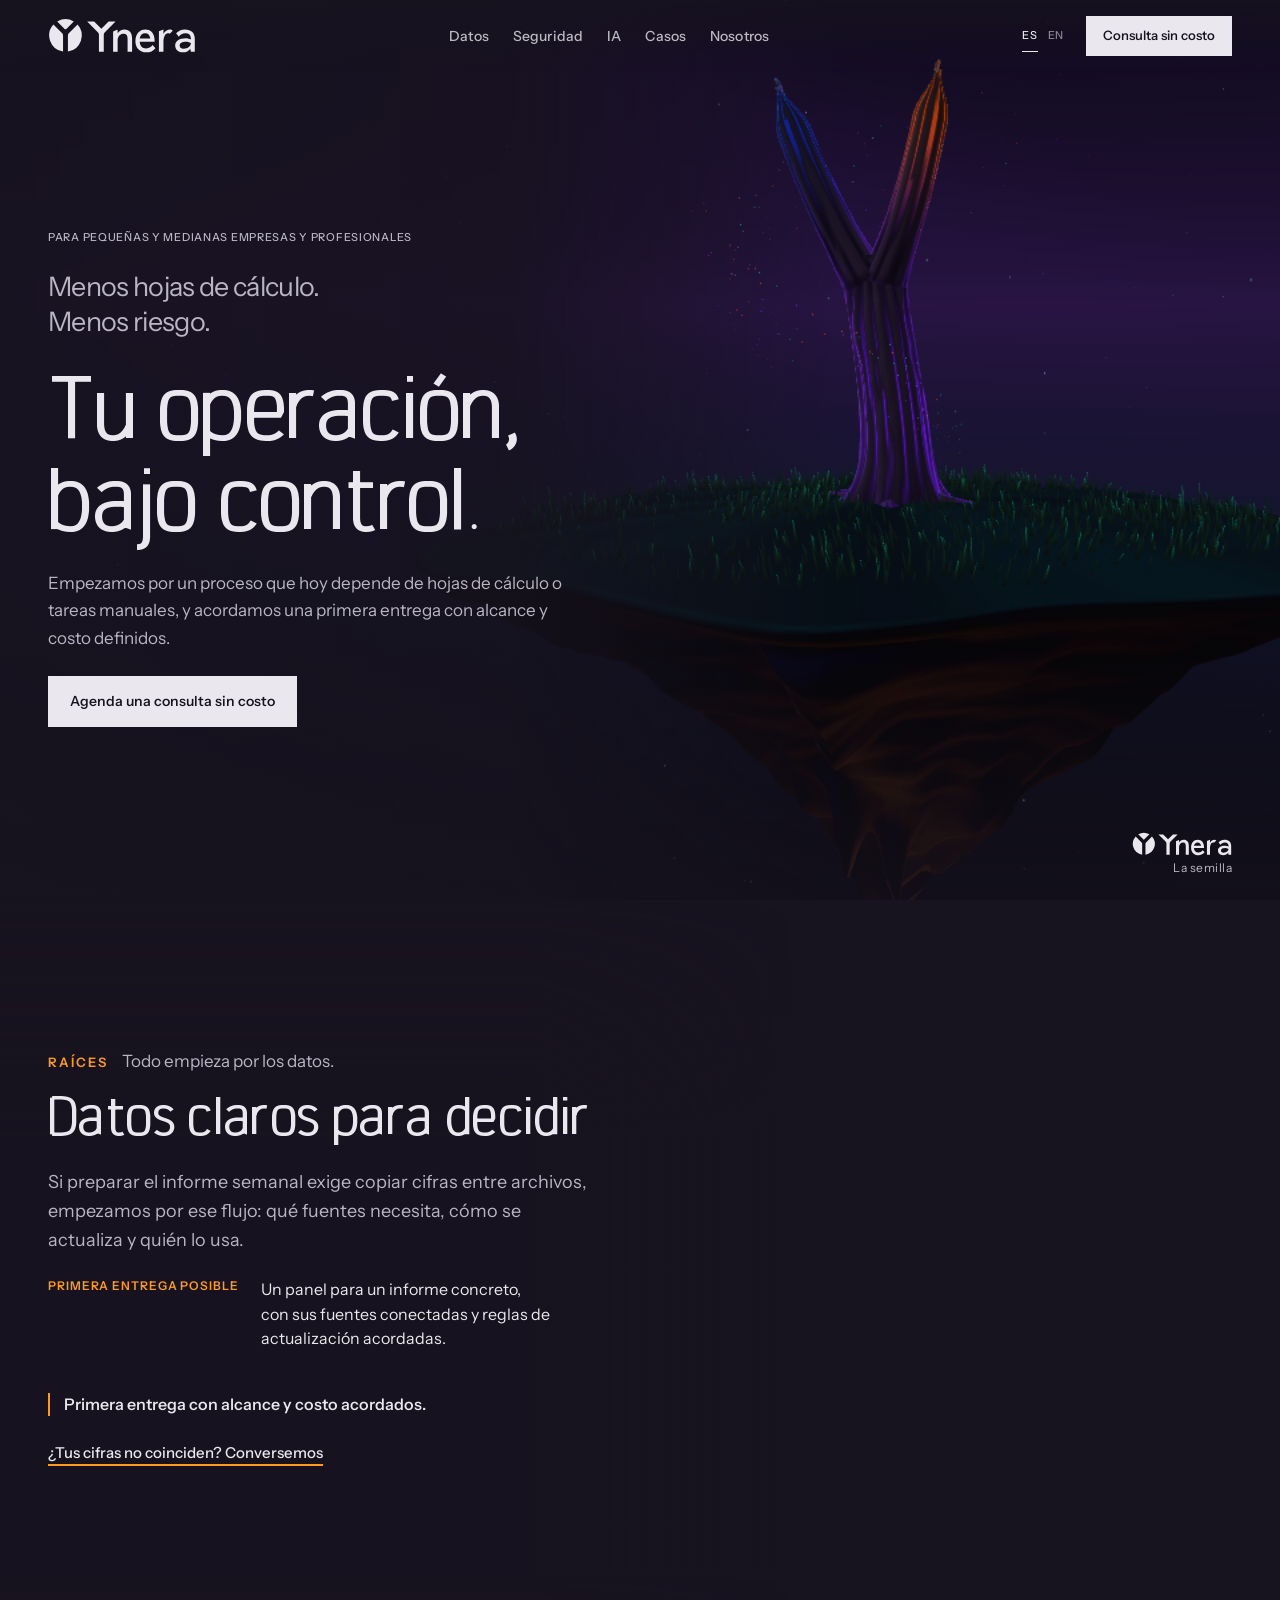
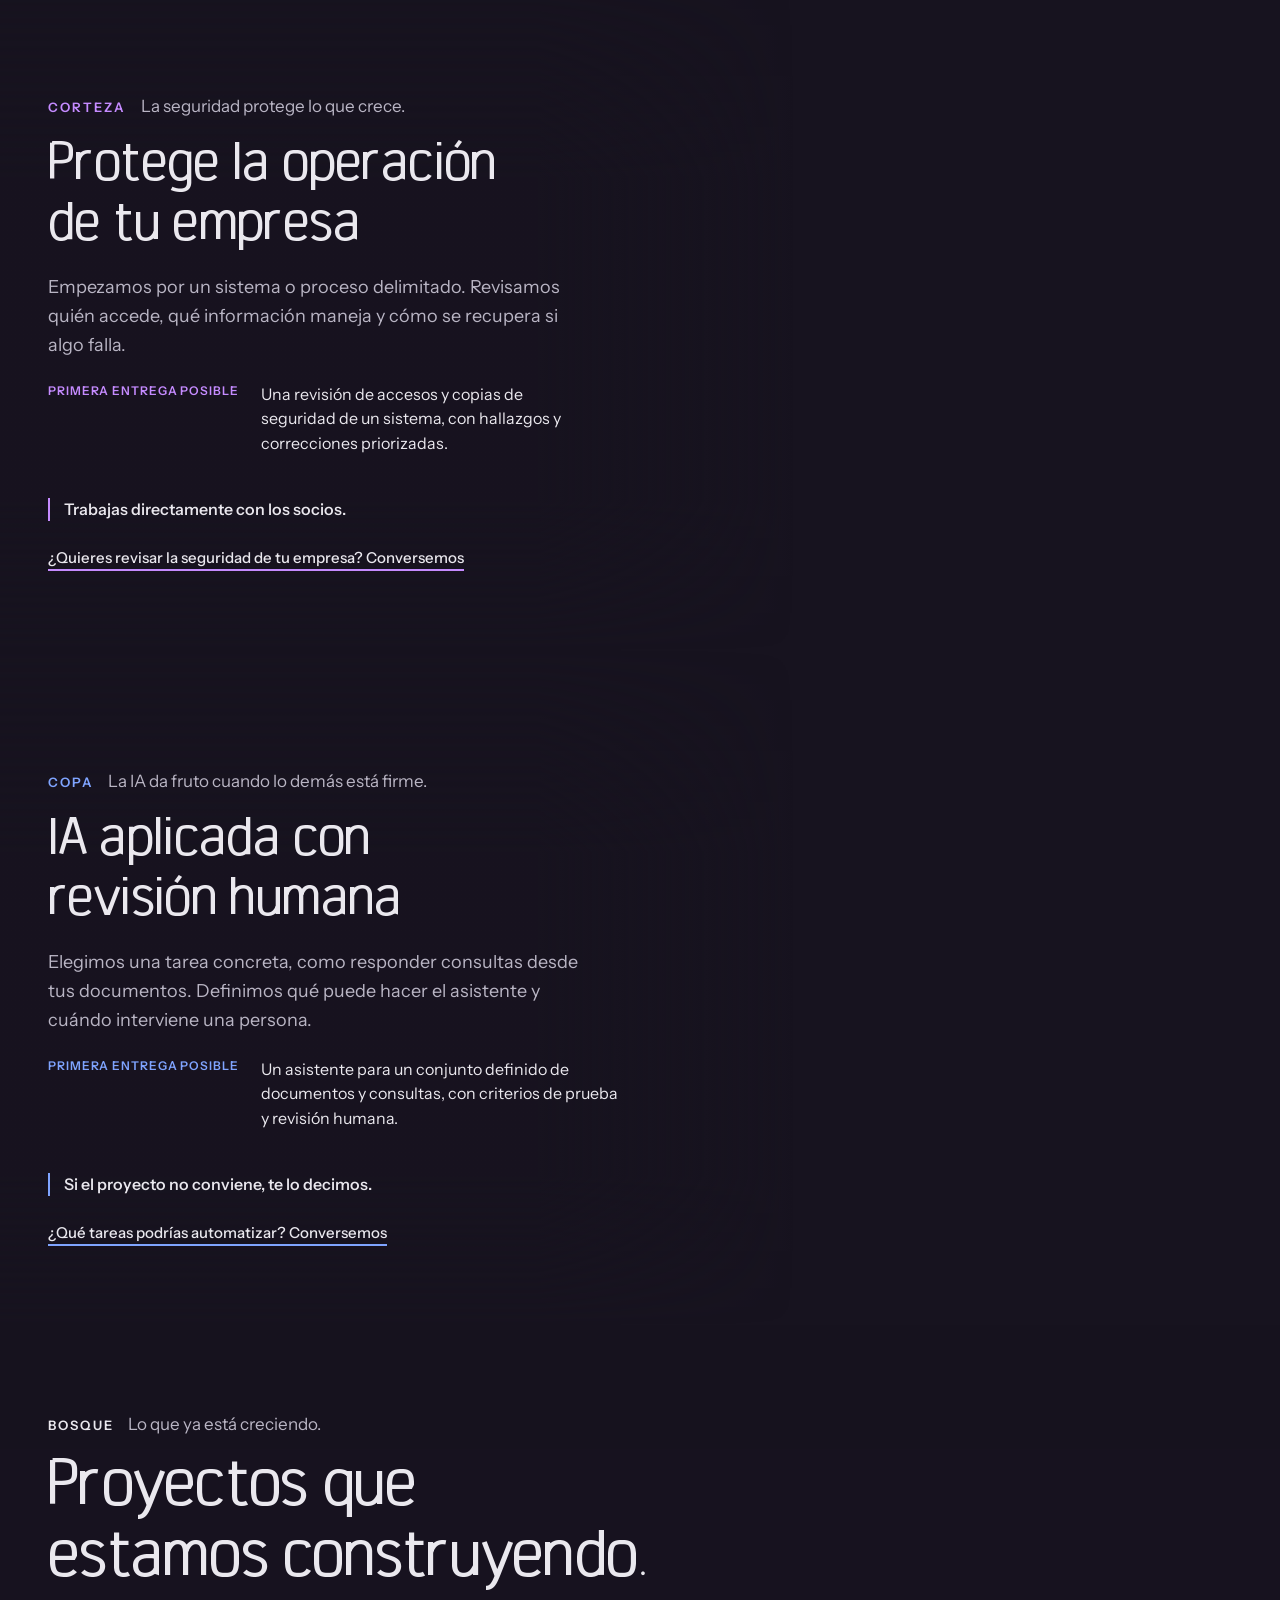
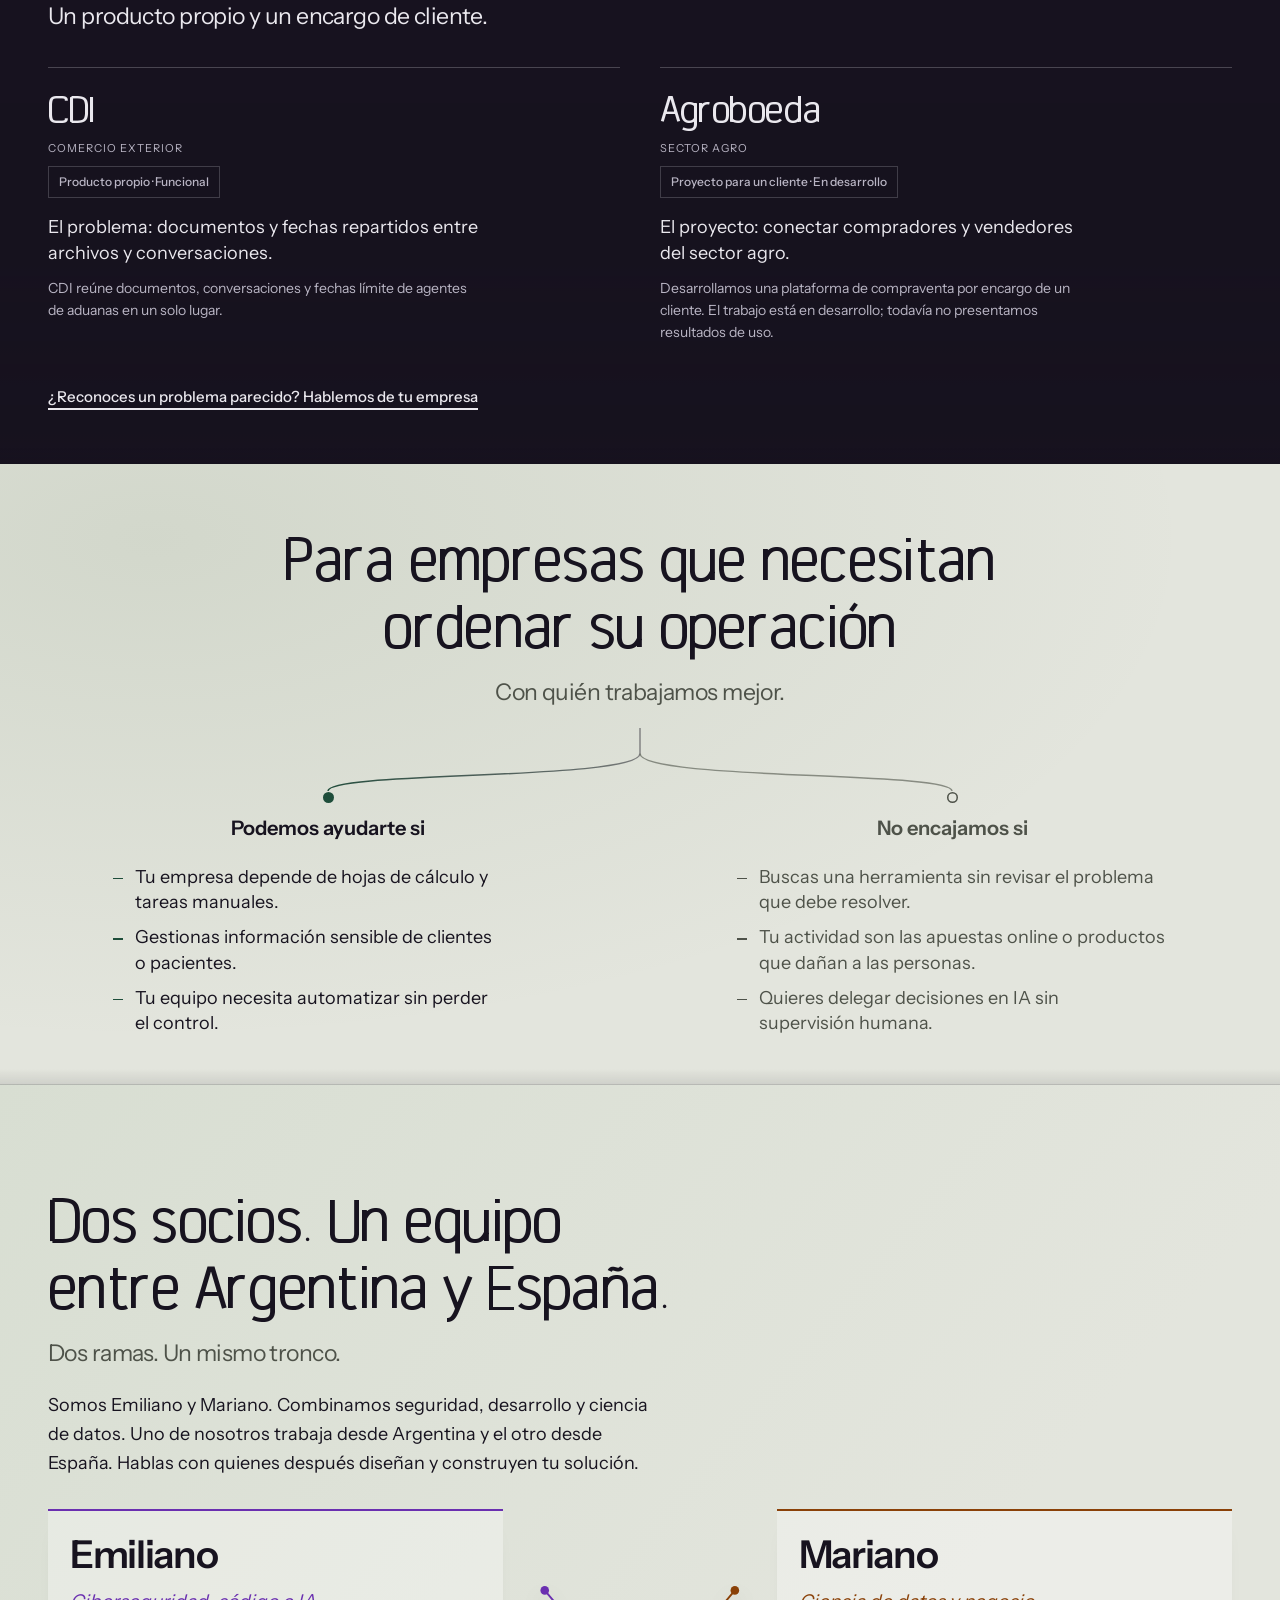
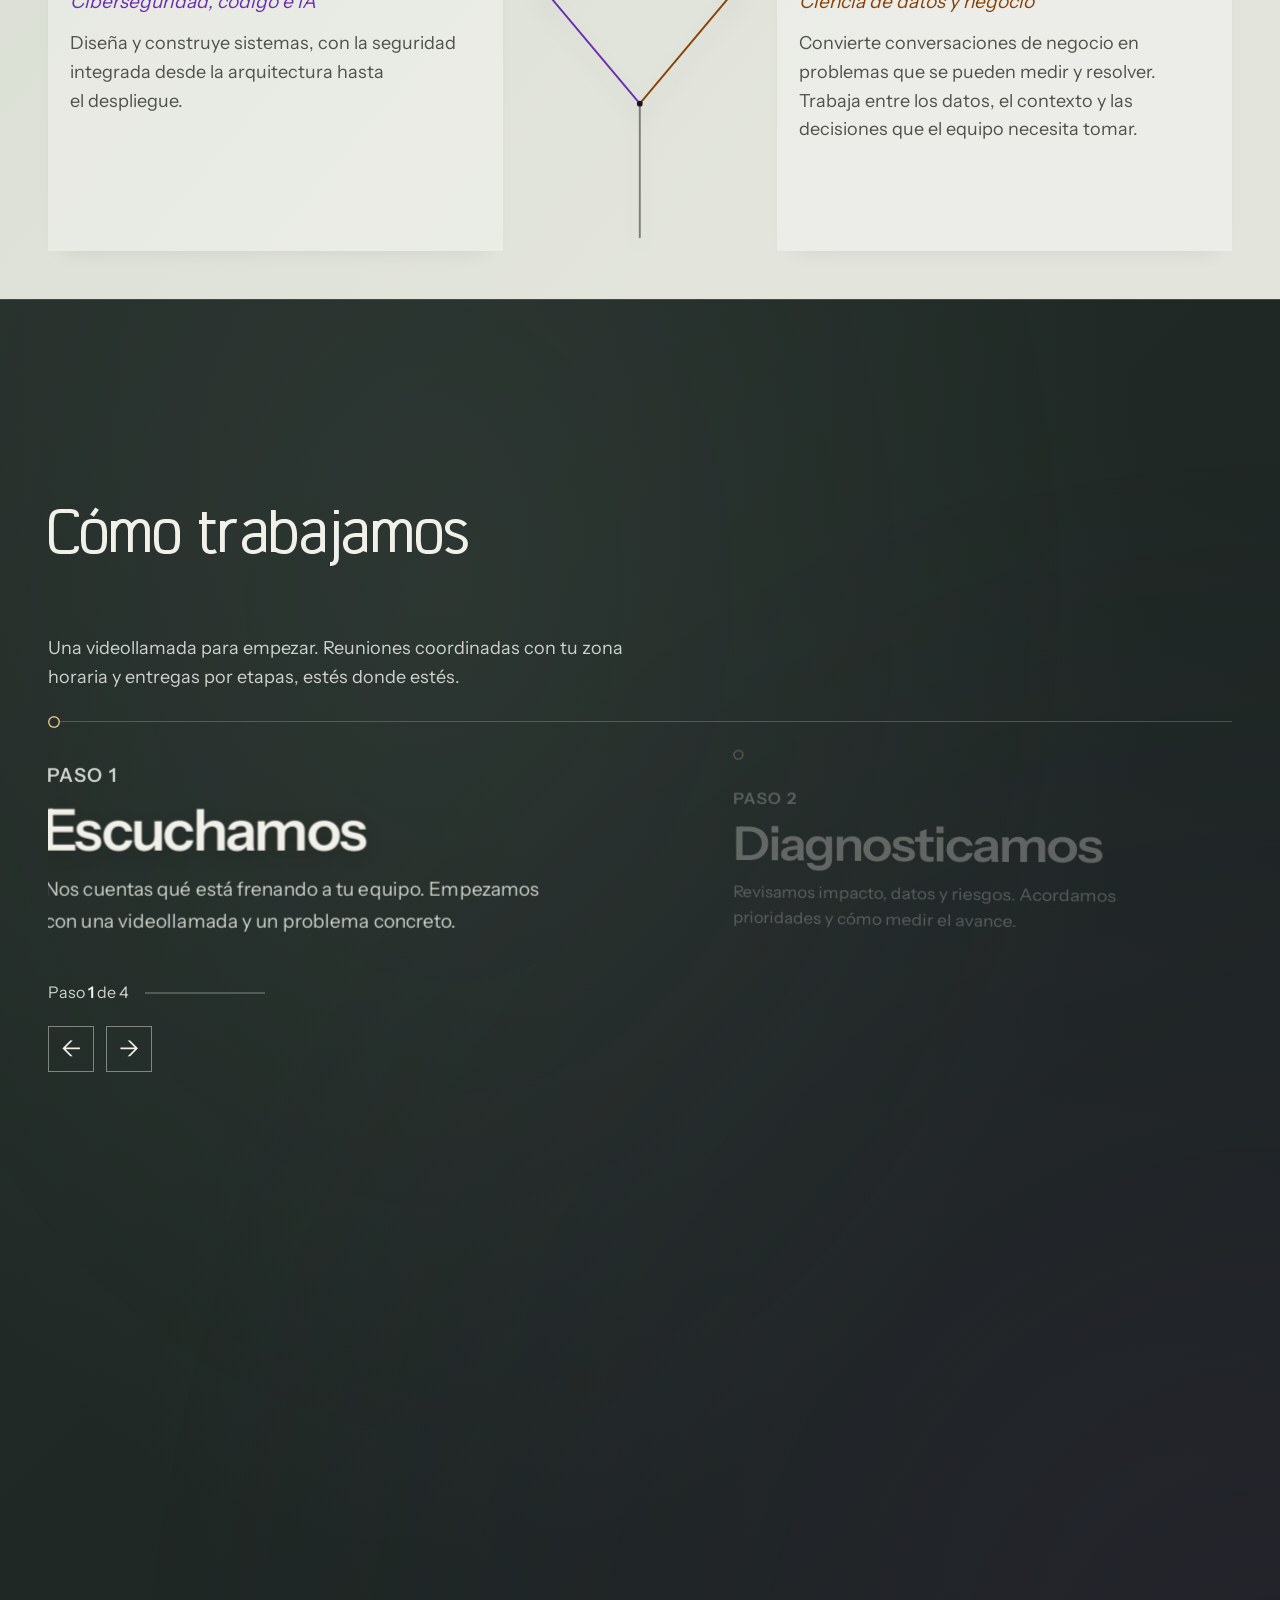
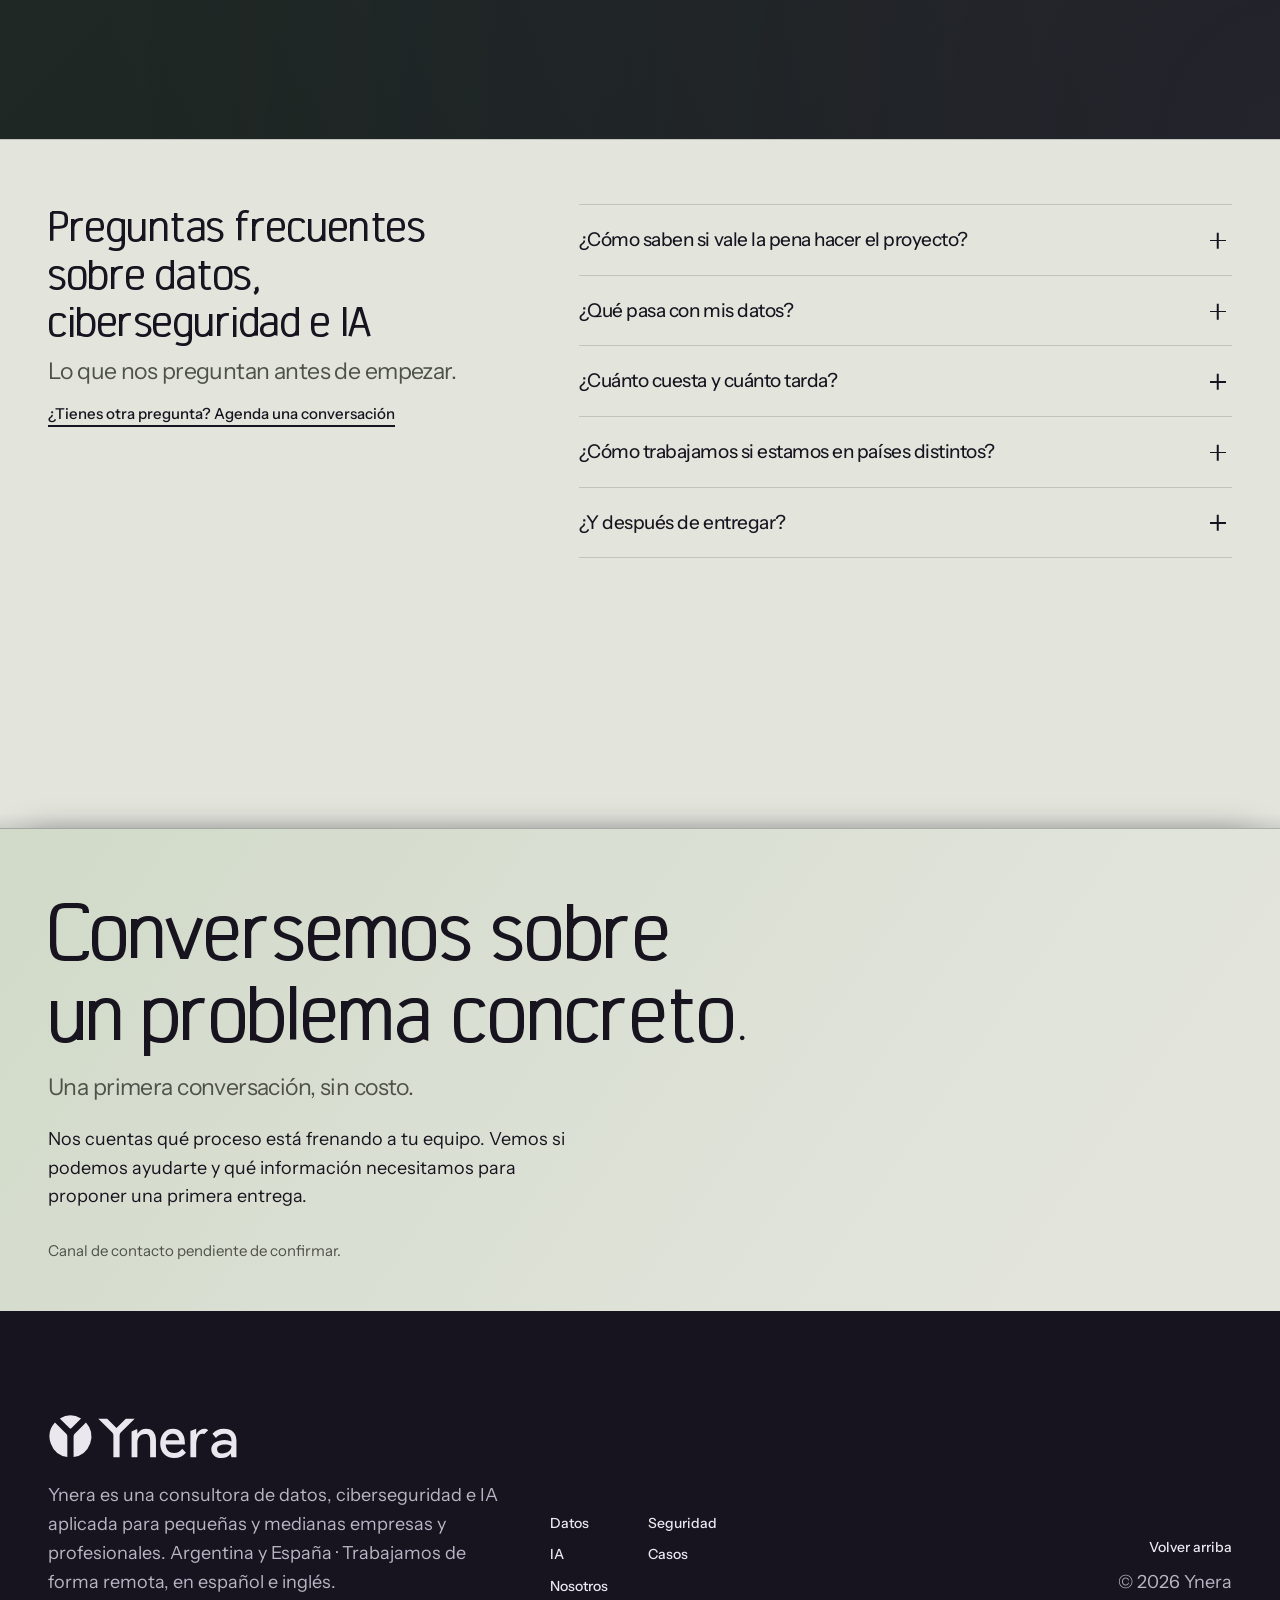
==== index.html @ 9d5bdfd0 "Shorten hero, name the tree metaphor in chapters, improve SEO metadata Hero keeps audience label, he" ====
<!doctype html>
<html lang="es">
<head>
<meta charset="utf-8">
<link rel="preload" href="tree.js?v=entry3" as="script">
<script src="ambience.js?v=3"></script>
<meta name="viewport" content="width=device-width, initial-scale=1, viewport-fit=cover">
<title data-copy="0">Ynera | Consultora de datos, ciberseguridad e IA para pymes</title>
<meta name="description" content="Consultora de datos, ciberseguridad e IA aplicada para pequeñas y medianas empresas. Equipo en Argentina y España. Consulta inicial sin costo, en español e inglés." data-copy="1">
<meta name="robots" content="index, follow, max-image-preview:large">
<meta name="theme-color" content="#17131F">
<meta property="og:type" content="website">
<meta property="og:locale" content="es_ES" data-copy="2">
<meta property="og:locale:alternate" content="en_GB" data-copy="3">
<meta property="og:site_name" content="Ynera">
<meta property="og:title" content="Ynera | Consultora de datos, ciberseguridad e IA para pymes" data-copy="4">
<meta property="og:description" content="Conectamos tus datos, reducimos riesgos y automatizamos tareas con IA y revisión humana. Equipo en Argentina y España. Consulta inicial sin costo con los dos socios." data-copy="5">
<meta name="twitter:card" content="summary_large_image">
<meta name="twitter:title" content="Ynera | Consultora de datos, ciberseguridad e IA para pymes" data-copy="6">
<meta name="twitter:description" content="Conectamos tus datos, reducimos riesgos y automatizamos tareas con IA y revisión humana. Equipo en Argentina y España." data-copy="7">
<link rel="preload" href="fonts/ynera-cauce.woff2?v=1" as="font" type="font/woff2" crossorigin>
<link rel="icon" type="image/svg+xml" href="brand/ynera-favicon.svg?v=d3">
<!-- Datos estructurados sincronizados con las preguntas frecuentes. -->
<script type="application/ld+json">{
  "@context": "https://schema.org",
  "@graph": [
    {
      "@type": [
        "Organization",
        "ProfessionalService"
      ],
      "name": "Ynera",
      "description": "Ynera es una consultora de datos, ciberseguridad e inteligencia artificial aplicada para pequeñas y medianas empresas y profesionales. Dos socios, en Argentina y España; trabajo remoto en español e inglés.",
      "knowsLanguage": [
        "es",
        "en"
      ],
      "founder": [
        {
          "@type": "Person",
          "name": "Emiliano",
          "jobTitle": "Ciberseguridad, desarrollo e IA"
        },
        {
          "@type": "Person",
          "name": "Mariano",
          "jobTitle": "Ciencia de datos y negocio"
        }
      ],
      "slogan": "Tu operación, bajo control.",
      "areaServed": [
        {
          "@type": "Country",
          "name": "Argentina"
        },
        {
          "@type": "Country",
          "name": "España"
        }
      ],
      "knowsAbout": [
        "Análisis de datos",
        "Paneles e informes automatizados",
        "Ciberseguridad para pymes",
        "Revisión de accesos y copias de seguridad",
        "Inteligencia artificial aplicada",
        "Asistentes de IA con revisión humana",
        "Automatización de procesos",
        "Desarrollo de software a medida"
      ],
      "makesOffer": [
        {
          "@type": "Offer",
          "itemOffered": {
            "@type": "Service",
            "name": "Datos claros para decidir",
            "description": "Un panel para un informe concreto, con sus fuentes conectadas y reglas de actualización acordadas."
          }
        },
        {
          "@type": "Offer",
          "itemOffered": {
            "@type": "Service",
            "name": "Ciberseguridad para la operación de la empresa",
            "description": "Una revisión de accesos y copias de seguridad de un sistema, con hallazgos y correcciones priorizadas."
          }
        },
        {
          "@type": "Offer",
          "itemOffered": {
            "@type": "Service",
            "name": "IA aplicada con revisión humana",
            "description": "Un asistente para un conjunto definido de documentos y consultas, con criterios de prueba y revisión humana."
          }
        }
      ]
    },
    {
      "@type": "FAQPage",
      "inLanguage": "es",
      "mainEntity": [
        {
          "@type": "Question",
          "name": "¿Cómo saben si vale la pena hacer el proyecto?",
          "acceptedAnswer": {
            "@type": "Answer",
            "text": "En la conversación inicial entendemos el problema, su impacto y la información disponible. Te damos una orientación preliminar y acordamos qué revisar para decidir si conviene avanzar. Una evaluación técnica y sus entregables se presupuestan aparte."
          }
        },
        {
          "@type": "Question",
          "name": "¿Qué pasa con mis datos?",
          "acceptedAnswer": {
            "@type": "Answer",
            "text": "Trabajamos con acceso mínimo y dejamos por escrito quién accede a qué antes de tocar tus datos. Nada sale de tu control sin que lo sepas, y lo que no hace falta para el trabajo no lo pedimos."
          }
        },
        {
          "@type": "Question",
          "name": "¿Cuánto cuesta y cuánto tarda?",
          "acceptedAnswer": {
            "@type": "Answer",
            "text": "El costo y el plazo dependen del alcance. Primero entendemos el problema y reunimos la información necesaria; después te presentamos una propuesta con entregas, costo y tiempos. Cada etapa se acuerda antes de empezar."
          }
        },
        {
          "@type": "Question",
          "name": "¿Cómo trabajamos si estamos en países distintos?",
          "acceptedAnswer": {
            "@type": "Answer",
            "text": "Nuestro equipo está en Argentina y España. Trabajamos de forma remota, en español e inglés, con reuniones coordinadas según tu zona horaria. Acordamos alcance, entregas, canales de comunicación y acceso a tus sistemas antes de empezar."
          }
        },
        {
          "@type": "Question",
          "name": "¿Y después de entregar?",
          "acceptedAnswer": {
            "@type": "Answer",
            "text": "Podemos seguir operando y mejorando lo que construimos, como hacemos con nuestros propios productos, con un plan de mantenimiento que acordamos aparte. Si prefieres que tu equipo lo maneje solo, lo dejamos documentado para que funcione sin depender de nosotros. Esa es la idea de Ynera desde el principio."
          }
        }
      ]
    }
  ]
}</script>
<link rel="preload" href="fonts/ynera-bifurca.woff2?v=2" as="font" type="font/woff2" crossorigin>
<style>
/* Sistema tipográfico: Bifurca Display original en titulares; Instrument Sans OFL
   para lectura y controles; Piazzolla italic sólo en la anotación botánica. */
@font-face{font-family:"Piazzolla";src:url(fonts/piazzolla.woff2) format("woff2");font-weight:100 900;font-style:normal;font-display:swap}
@font-face{font-family:"Piazzolla";src:url(fonts/piazzolla-italic.woff2) format("woff2");font-weight:100 900;font-style:italic;font-display:swap}
/* Color (código de marca §4): la escena es de noche; desde la lámina VI la página es papel.
   Tinta y musgo salen de la isla de tree.js; las tres áreas tienen versión de noche (la de la escena) y de día (sobre papel). */
:root{
  color-scheme: light;
  --tinta:#17131F;        /* piedra de la isla: texto sobre papel, noche de la escena, pie */
  --tinta-2:#231D2F;
  --papel:#E3E5DD;        /* liquen: papel de las láminas VI–XI */
  --papel-2:#D3D7CB;      /* liquen hondo: superficies (lectura del test, ficha del diagnóstico) */
  --musgo:#1E4D3A;        /* musgo de la isla: acción sobre papel */
  --gris:#4E5249;         /* texto secundario sobre papel (6,3:1) */
  --linea:rgb(23 19 31/.16);
  --luz:#EAE8EE;          /* texto sobre la noche */
  --luz-2:#B9B5C4;
  /* áreas, versión de día (≥ 5:1 sobre papel) */
  --root:#8A4108; --bark:#6A2FB0; --leaf:#2544C4;
  /* nombres heredados que lee motion.js */
  --bone:currentColor; --cyan:var(--musgo);
  --f:"Instrument Sans", Arial, sans-serif;
  --display:"Ynera Bifurca", Georgia, serif;
  --measure:34em;
  --g:clamp(16px,4vw,48px);
  --ease:cubic-bezier(.16,1,.3,1);
  --ui:cubic-bezier(.2,.8,.2,1);
}
/* dentro de la escena, las áreas usan los colores que renderiza tree.js (aclarados para texto) */
.story{--root:#FF9A1F;--bark:#C58BFF;--leaf:#7FA4FF;--bone:var(--luz)}
*{box-sizing:border-box}
html{-webkit-text-size-adjust:100%}
body{margin:0;background:var(--tinta);color:var(--tinta);font:400 18px/1.55 var(--f);word-spacing:.03em;font-variant-numeric:oldstyle-nums proportional-nums;font-kerning:normal;font-optical-sizing:auto;text-rendering:optimizeLegibility;hanging-punctuation:first allow-end;-webkit-font-smoothing:antialiased;overflow-x:hidden}
img{max-width:100%;display:block}
a{color:inherit}
p{margin:0}
p,dd,li,summary,blockquote{text-wrap:pretty}
h1,h2,h3{margin:0;font-family:var(--f);font-weight:560;letter-spacing:-.012em;word-spacing:.05em;line-height:1.02;text-wrap:balance;font-variant-numeric:lining-nums}
:focus-visible{outline:2px solid var(--focus);outline-offset:3px}
/* foco visible en los dos mundos: luz sobre la noche, tinta sobre el papel */
:root{--focus:var(--tinta)} .story,.nav,footer,.mbar{--focus:var(--luz)} html.on-paper .nav,html.on-paper .mbar{--focus:var(--tinta)}
::selection{background:var(--musgo);color:var(--papel)}
.wrap{max-width:1360px;margin-inline:auto;padding-inline:var(--g)}
.mono{font:inherit}
.num{font-variant-numeric:lining-nums tabular-nums}

/* ---------- NAV ---------- */
.nav{position:fixed;inset:0 0 auto;z-index:40;padding-top:env(safe-area-inset-top,0px);color:var(--luz);background:linear-gradient(to bottom,rgb(23 19 31/.8),rgb(23 19 31/0));transition:background-color .35s,color .35s,box-shadow .35s}
.nav.solid,html:not(.js) .nav{background:var(--tinta)}
html.on-paper .nav{background:var(--papel);color:var(--tinta);box-shadow:0 1px 0 var(--linea)}
.nav-in{display:flex;align-items:center;justify-content:space-between;gap:16px;padding-block:16px}
.brand{text-decoration:none;font:700 25px/1 var(--f);letter-spacing:-.01em;font-variation-settings:"opsz" 30}
.nav-mid{display:flex;gap:30px}
.nav-mid a{text-decoration:none;font:500 16px/1 var(--f);opacity:.78;transition:opacity .2s}
.nav-mid a:hover{opacity:1;text-decoration:underline;text-underline-offset:5px;text-decoration-thickness:1px}
.btn{display:inline-flex;align-items:center;justify-content:center;font:620 16px/1.1 var(--f);text-decoration:none;padding:15px 22px;border:1.5px solid currentColor;transition:background-color .2s,color .2s,border-color .2s}
/* noche: botón lleno en luz */
.btn-fill{background:var(--luz);border-color:var(--luz);color:var(--tinta)}
.btn-fill:hover{background:#fff;border-color:#fff}
.btn-line:hover{background:var(--luz);border-color:var(--luz);color:var(--tinta)}
/* papel: botón lleno en musgo */
.sec .btn-fill,html.on-paper .nav .btn-fill,html.on-paper .mbar .btn-fill{background:var(--musgo);border-color:var(--musgo);color:var(--papel)}
.sec .btn-fill:hover,html.on-paper .nav .btn-fill:hover,html.on-paper .mbar .btn-fill:hover{background:var(--tinta);border-color:var(--tinta)}
.sec .btn-line:hover,html.on-paper .mbar .btn-line:hover{background:var(--tinta);border-color:var(--tinta);color:var(--papel)}
.nav .btn{padding:11px 16px;font-size:15px}
.ctx{align-self:flex-start;display:inline-block;font:500 18px/1.4 var(--f);text-decoration:underline;text-decoration-color:var(--c,currentColor);text-decoration-thickness:1.5px;text-underline-offset:6px;transition:text-decoration-thickness .2s}
.ctx:hover{text-decoration-thickness:3px}

/* ---------- STORY: la escena de noche ---------- */
.story{position:relative;background:var(--tinta);color:var(--luz)}
.plate{position:sticky;top:0;height:100vh;height:100svh;z-index:0;overflow:hidden;background:radial-gradient(60% 50% at 70% 45%,#2a2040,var(--tinta))}
.plate-in{position:absolute;inset:0}
#tree{position:absolute;inset:0;width:100%;height:100%;display:block}
.plate::after{content:"";position:absolute;inset:0;pointer-events:none;background:linear-gradient(90deg,rgb(23 19 31/.88) 0,rgb(23 19 31/.5) 30%,rgb(23 19 31/0) 56%),linear-gradient(0deg,rgb(23 19 31/.55),rgb(23 19 31/0) 22%)}
/* pie de figura de la escena: marca y parte del árbol que se ve (con su área) */
.fig{position:absolute;right:var(--g);bottom:24px;z-index:2;display:grid;justify-items:end;gap:4px;pointer-events:none;text-align:right}
.fig i{font:italic 400 20px/1.2 var(--f)}
.fig span{font:400 16px/1.3 var(--f);color:var(--luz-2)}
#labels{position:absolute;inset:0;pointer-events:none;z-index:1}
.tag3d{position:absolute;left:0;top:0;white-space:nowrap;color:var(--luz);opacity:0;padding:5px 9px;font:italic 400 16px/1 var(--f);background:rgb(23 19 31/.6);translate:-50% 0;will-change:transform}
.no-webgl .plate{background:radial-gradient(60% 50% at 70% 45%,#2a2040,var(--tinta))}
html.js #tree{opacity:0;transition:opacity .9s var(--ease)}
html.js.tree-ready #tree{opacity:1}

.chapters{position:relative;z-index:1;margin-top:-100vh;margin-top:-100svh;padding-left:var(--g);padding-right:var(--g);pointer-events:none}
.chap *{pointer-events:auto}
.chap{min-height:100vh;min-height:100svh;display:flex;flex-direction:column;justify-content:center;gap:22px;padding-block:120px 64px;max-width:580px}
.chap h2{font-size:clamp(36px,3.5vw,54px)}
.chap .lede{color:var(--luz-2);max-width:30em}
.chap .lede.poem,.sec .lede.poem{font:320 clamp(21px,1.8vw,26px)/1.28 var(--f);letter-spacing:-.005em;text-wrap:balance}
.chap .lede.poem{color:var(--luz);margin-top:-10px}
.kicker{display:flex;flex-wrap:wrap;align-items:baseline;gap:4px 14px;margin:0 0 -8px;font:400 17px/1.35 var(--f);color:var(--luz-2)}
.kicker b{font:620 13px/1.35 var(--f);letter-spacing:.16em;text-transform:uppercase;color:var(--c,var(--luz))}
.did{display:grid;grid-template-columns:auto 1fr;gap:12px 22px;margin:0}
.did dt{font:620 17px/1.45 var(--f);color:var(--c,inherit)}
.did dd{margin:0;font-size:17px;line-height:1.5;color:var(--luz)}

/* ---------- HERO ---------- */
.chap.hero{max-width:860px;position:relative}
.chap.hero .chap-card{transform:translate3d(0,calc((1 - var(--out,1)) * -90px),0);opacity:calc(.15 + var(--out,1) * .85)}
/* Una voz para el problema; otra, propia, para el crecimiento. */
.hero-title{display:grid;gap:0;font-size:clamp(52px,6.8vw,96px);line-height:1.04;letter-spacing:-.025em;word-spacing:normal;font-weight:400;font-synthesis:none}
.hero-title .ln{display:block}
.hero-title .ln:nth-child(-n+2){font:450 clamp(22px,2.1vw,30px)/1.25 var(--f);letter-spacing:-.02em}
.hero-title .ln:nth-child(2){margin-bottom:26px}
.hero-title .ln:nth-child(n+3)>span{font-weight:400}
.grow-word{font:inherit;color:inherit}
.chap .lede.hero-lede{color:var(--luz-2);max-width:31em;font-size:clamp(18px,1.3vw,20px);line-height:1.55}
.chap .cta-row{display:flex;flex-wrap:wrap;gap:12px}
.micro{color:var(--luz-2);font-size:16px;line-height:1.5;max-width:34em}
.hero-in{animation:fadein .9s var(--ease) var(--d,0s) both}
@keyframes fadein{from{opacity:0}to{opacity:1}}
html.lenis,html.lenis body{height:auto}
.lenis.lenis-smooth{scroll-behavior:auto!important}

/* ---------- II–V: velo de lectura sobre la escena ---------- */
.chap:not(.hero){position:relative}
.chap:not(.hero)::before{content:"";position:absolute;top:0;bottom:0;left:calc(-1 * var(--g));width:100vw;z-index:-1;pointer-events:none;background:linear-gradient(90deg,rgb(23 19 31/.74) 0 42%,rgb(23 19 31/0) 62%)}
#raices::before{-webkit-mask-image:linear-gradient(180deg,transparent,#000 35%);mask-image:linear-gradient(180deg,transparent,#000 35%)}
/* V: los tres productos, sin tarjetas */
#bosque{max-width:620px;gap:22px}
.forest{display:grid;gap:20px;margin:6px 0 4px}
.case{display:grid;grid-template-columns:minmax(0,8.5em) minmax(0,1fr);gap:2px 22px;align-items:baseline}
.case h3{grid-column:1;grid-row:1;font-size:28px;font-weight:700;letter-spacing:-.01em}
.case .sector{grid-column:1;grid-row:2;font-style:italic;color:var(--luz-2);font-size:16px;line-height:1.35}
.case .res{grid-column:2;grid-row:1;color:var(--luz);font-size:18px;line-height:1.4}
.case .desc{grid-column:2;grid-row:2;color:var(--luz-2);font-size:16px;line-height:1.45}

/* la escena se funde en la noche al final */
.story::after{content:"";position:absolute;left:0;right:0;bottom:0;height:25vh;z-index:0;pointer-events:none;background:linear-gradient(180deg,rgb(23 19 31/0),rgb(23 19 31/.55) 50%,var(--tinta))}

/* ---------- VI–XI: láminas en papel ---------- */
.sec{position:relative;background:var(--papel);color:var(--tinta);padding-block:clamp(88px,9vw,150px) clamp(64px,7vw,112px)}
.h2s{font-size:clamp(38px,4.3vw,66px);max-width:15em}
.big{font-size:clamp(54px,8.4vw,132px);line-height:.94;font-weight:280;letter-spacing:-.025em}
.sec .lede{margin-top:22px;max-width:var(--measure);font-size:clamp(18px,1.3vw,19px)}
.sec .lede.poem{margin-top:14px;color:var(--gris);max-width:24em;font-size:clamp(22px,1.9vw,28px)}
.draw path{stroke-dasharray:none}

/* VI · Para quién: la bifurcación */
.fork{text-align:center}
.fork .h2s{max-width:14em;margin-inline:auto}
.fork .lede.poem{margin-inline:auto}
.fork-y{display:block;width:100%;height:clamp(90px,10vw,150px);margin-top:36px;overflow:visible}
.fork-y path{fill:none;stroke-width:1.5}
.fork-cols{display:grid;grid-template-columns:minmax(0,1fr) minmax(0,1fr);gap:0 clamp(24px,5vw,80px);text-align:left}
.fork-col{display:grid;gap:14px;align-content:start;width:min(100%,430px);justify-self:center}
.fork-hd{display:flex;flex-direction:column;align-items:center;gap:12px;text-align:center;font:620 20px/1.3 var(--f)}
.fork-hd::before{content:"";width:11px;height:11px;border-radius:50%;background:var(--musgo)}
.fork-col.no .fork-hd{color:var(--gris)}
.fork-col.no .fork-hd::before{background:var(--papel);box-shadow:inset 0 0 0 1.5px var(--gris)}
.fork-col ul{list-style:none;margin:10px 0 0;padding:0;display:grid;gap:14px}
.fork-col li{font-size:clamp(18px,1.4vw,20px);line-height:1.4;padding-left:22px;position:relative}
.fork-col li::before{content:"";position:absolute;left:0;top:.72em;width:10px;height:1.5px;background:var(--musgo)}
.fork-col.no li{color:var(--gris)}
.fork-col.no li::before{background:var(--gris)}

/* VIII · Nosotros: dos ramas, un mismo tronco */
.duo{display:grid;grid-template-columns:minmax(0,1fr) clamp(160px,17vw,240px) minmax(0,1fr);gap:clamp(16px,2vw,32px);margin-top:clamp(48px,6vw,88px);align-items:start}
.person{display:grid;gap:12px;align-content:start;padding-top:clamp(8px,2.4vw,34px)}
.person.l{text-align:right;justify-items:end}
.person h3{font-size:clamp(34px,3vw,46px);font-weight:600}
.person .role{font-style:italic;color:var(--c);font-size:19px}
.person p{color:var(--gris);max-width:23em}
.duo-y svg{display:block;width:100%;height:auto;overflow:visible}
.duo-y path{fill:none;stroke-width:2;stroke-linecap:round}
.duo-y circle{fill:var(--c)}
.duo-tag{display:none}
.photo{margin:0;width:min(100%,280px);aspect-ratio:1;overflow:hidden}
.photo img{width:100%;height:100%;object-fit:cover}
.motto{margin-top:clamp(36px,4vw,56px);text-align:center;font:320 clamp(28px,3vw,46px)/1.15 var(--f);letter-spacing:-.012em}

/* IX · Cómo trabajamos (secuencia real: 1–4) */
#proceso .h2s{margin-bottom:clamp(40px,5vw,72px)}
.steps{position:relative;display:grid;grid-template-columns:repeat(4,minmax(0,1fr));gap:0 clamp(20px,2.4vw,40px);margin:0;padding:0;list-style:none}
.steps::before,.grow{content:"";position:absolute;left:5px;right:0;top:5px;height:1.5px;background:rgb(23 19 31/.18)}
.grow{background:var(--tinta);clip-path:inset(-6px calc((1 - var(--k,1)) * 100%) -6px 0)}
.step{position:relative;display:grid;gap:10px;align-content:start;padding-top:36px;min-width:0}
.node{position:absolute;left:0;top:0;width:12px;height:12px;border-radius:50%;background:var(--tinta);box-shadow:inset 0 0 0 1.5px var(--tinta);transition:background-color .35s}
html.js .steps:not(.done) .step:not(.on) .node{background:var(--papel)}
.step-n{font:600 17px/1 var(--f);font-variant-numeric:lining-nums;color:var(--gris)}
.step h3{font-size:clamp(26px,2.1vw,34px);hyphens:none;-webkit-hyphens:none;overflow-wrap:normal}
.step p{color:var(--gris);font-size:17px}

/* X · FAQ: aquí sí hay filete, separa objetos que se abren */
.faq{display:grid;grid-template-columns:minmax(0,5fr) minmax(0,7fr);gap:clamp(24px,5vw,80px);align-items:start}
.faq-side{position:sticky;top:110px;display:grid;gap:24px;align-content:start}
.faq-side .h2s{font-size:clamp(34px,3.2vw,50px)}
.faq-side .lede.poem{margin-top:-8px}
details{border-bottom:1px solid var(--linea)}
details:first-child{border-top:1px solid var(--linea)}
summary{position:relative;list-style:none;cursor:pointer;padding:22px 48px 22px 0;font:560 clamp(19px,1.45vw,21px)/1.35 var(--f);text-wrap:balance}
summary::-webkit-details-marker{display:none}
summary::before,summary::after{content:"";position:absolute;right:6px;top:50%;width:16px;height:1.5px;background:var(--tinta);transition:transform .22s var(--ui),background-color .22s}
summary::before{transform:rotate(90deg)}
details[open] summary::before{transform:rotate(0)}
details[open] summary::after,details[open] summary::before{background:var(--musgo)}
details[open].closing summary::before{transform:rotate(90deg)}
details p{color:var(--gris);padding-bottom:24px;max-width:var(--measure);overflow:hidden}

/* XI · Cierre */
.close .lede{max-width:30em}
.offer{margin-top:clamp(48px,6vw,80px);background:var(--papel-2);display:grid;grid-template-columns:minmax(0,1fr) minmax(0,1fr);gap:0 clamp(24px,4vw,64px);padding:clamp(24px,3.4vw,48px)}
.offer-hd{grid-column:1/-1;display:flex;flex-wrap:wrap;align-items:baseline;gap:6px 16px;margin-bottom:clamp(24px,3vw,36px)}
.offer-hd strong{font:600 clamp(26px,2.2vw,32px)/1.1 var(--f);letter-spacing:-.01em}
.offer-hd .free{font:600 19px/1.2 var(--f);color:var(--musgo)}
.offer-col{display:grid;gap:14px;align-content:start}
.col-h{font:620 17px/1.4 var(--f);margin:0}
.offer-col ul{margin:0;padding:0;list-style:none;display:grid;gap:12px}
.offer-col li{display:flex;gap:12px;line-height:1.45;font-size:18px}
.offer-col li small{display:block;color:var(--gris);font-size:16px;margin-top:2px}
.offer-col .inc li::before{content:"";flex:none;width:12px;height:6px;margin-top:.45em;border-left:2px solid var(--musgo);border-bottom:2px solid var(--musgo);transform:rotate(-45deg)}
.offer-col .doc li::before{content:"";flex:none;width:10px;height:1.5px;margin-top:.8em;background:var(--tinta)}
.offer-ft{grid-column:1/-1;margin-top:clamp(28px,3vw,40px);display:flex;flex-wrap:wrap;align-items:center;gap:16px 24px}
.offer-ft .cta-row{display:flex;flex-wrap:wrap;gap:12px}
.offer-note{color:var(--gris);font-size:16px;max-width:40em}

/* barra móvil */
.mbar{display:none}
@media (max-width:980px){
  .mbar{display:flex;gap:8px;position:fixed;left:0;right:0;bottom:0;z-index:45;padding:10px 12px calc(10px + env(safe-area-inset-bottom,0px));background:var(--tinta);color:var(--luz);transform:translateY(110%);transition:transform .35s var(--ui),background-color .35s}
  html.on-paper .mbar{background:var(--papel);color:var(--tinta);box-shadow:0 -1px 0 var(--linea)}
  .mbar.on{transform:none}
  .mbar .btn{padding:14px;font-size:16px}
  .mbar .btn-fill{flex:1}
  .mbar .btn-line{flex:none}
}

/* ---------- PIE: vuelve la noche, el suelo de las raíces ---------- */
footer{position:relative;background:var(--tinta);color:var(--luz);padding-block:clamp(72px,8vw,120px) clamp(40px,5vw,64px)}
.foot{display:grid;grid-template-columns:minmax(0,5fr) minmax(0,4fr) minmax(0,3fr);gap:40px clamp(24px,4vw,64px);align-items:end}
.foot-sig{display:grid;gap:10px;justify-items:start}
.foot-sym{width:64px;height:auto;display:block;margin-bottom:14px}
.foot-sig .specimen{font:italic 400 clamp(22px,2vw,28px)/1.2 var(--f)}
.foot-sig p:not(.specimen){color:var(--luz-2);max-width:26em}
.foot-links{display:grid;grid-template-columns:repeat(2,max-content);gap:12px 40px;align-content:end}
.foot-links a,.foot-meta a{text-decoration:none;color:var(--luz);font:500 17px/1.4 var(--f)}
.foot-links a:hover,.foot-meta a:hover{text-decoration:underline;text-underline-offset:5px}
.foot-meta{display:grid;gap:10px;justify-items:end;text-align:right;color:var(--luz-2)}

/* ---------- RESPONSIVE ---------- */
@media (max-width:980px){
  .nav-mid{display:none}
  .plate::after{background:linear-gradient(180deg,rgb(23 19 31/0) 35%,rgb(23 19 31/.85) 80%)}
  .chap.hero{max-width:none;padding-block:28svh 16px}
  .hero-title{font-size:clamp(32px,9.9vw,58px);line-height:1}
  .chap.hero .chap-card{gap:12px}
  .chap.hero .cta-row{gap:10px}
  .chap.hero .cta-row .btn{padding:14px 18px}
  .chap.hero .hero-lede{font-size:17px;line-height:1.5}
  .fig{display:none}
  #labels{display:none}
  .chap{max-width:none;justify-content:flex-start;padding-block:56svh 40px}
  .chap:not(.hero){padding-top:62svh}
  .chap:not(.hero)::before{background:linear-gradient(180deg,rgb(23 19 31/0) 45%,rgb(23 19 31/.55) 62%,rgb(23 19 31/.72) 100%)}
  #raices::before{-webkit-mask-image:none;mask-image:none}
  #bosque{max-width:none}
  .chap-card{background:linear-gradient(180deg,rgb(23 19 31/0) 0,rgb(23 19 31/.5) 90px,rgb(23 19 31/.68) 220px,rgb(23 19 31/.74) 100%);padding:64px 18px 26px;margin-inline:calc(-1 * var(--g));display:grid;gap:20px;text-shadow:0 1px 14px rgb(23 19 31/.9),0 0 2px rgb(23 19 31/.8)}
  .chap.hero .chap-card{padding-top:10px}
  .chap-card .btn{text-shadow:none}
  .case{grid-template-columns:minmax(0,7em) minmax(0,1fr);gap:2px 14px}
  body{padding-bottom:76px}
  .faq{grid-template-columns:1fr}
  .faq-side{position:static}
  .duo{grid-template-columns:1fr;gap:28px}
  .duo-y{order:-1;width:150px;justify-self:center;position:relative}
  .duo-tag{display:block;position:absolute;top:23.7%;transform:translateY(-50%);font:italic 400 16px/1 var(--f);color:var(--c)}
  .duo-tag.l{right:calc(94% + 12px)}
  .duo-tag.r{left:calc(94% + 12px)}
  .person.l{text-align:left;justify-items:start}
  .duo .person.r{padding-top:8px}
  .steps{grid-template-columns:1fr;gap:36px;padding-left:34px}
  .steps::before,.grow{left:5px;right:auto;top:5px;bottom:0;width:1.5px;height:auto}
  .grow{clip-path:inset(0 -2px calc((1 - var(--k,1)) * 100%) -2px)}
  .step{padding-top:0}
  .node{left:-34px;top:.2em}
  .offer{grid-template-columns:1fr;gap:28px 0}
  .offer-hd,.offer-ft{margin:0}
  .foot{grid-template-columns:1fr 1fr}
  .foot-sig{grid-column:1/-1}
  .foot-meta{justify-items:start;text-align:left}
}
@media (min-width:981px){ .chap-card{display:contents} .chap.hero .chap-card{display:flex;flex-direction:column;gap:26px} }
@media (max-width:640px){
  body{font-size:17px}
  p,dd,li,summary{hyphens:none;-webkit-hyphens:none}
  .did{grid-template-columns:1fr;gap:4px}
  .did dd+dt{margin-top:10px}
  .fork-cols{grid-template-columns:1fr 1fr;gap:0 16px}
  .fork-col{display:contents}
  .fork-col .fork-hd{grid-row:1;grid-column:1;font-size:18px}
  .fork-col.no .fork-hd{grid-column:2}
  .fork-col ul{grid-column:1/-1;grid-row:2;margin-top:28px}
  .fork-col.no ul{grid-row:3;margin-top:36px}
  .fork-y{height:84px}
  .reading-body{grid-template-columns:112px minmax(0,1fr);gap:18px}
  .spec{width:112px}
  .foot{grid-template-columns:1fr}
  .foot-links{grid-template-columns:repeat(2,minmax(0,1fr))}
}

/* ---------- MOVIMIENTO (motion.js) ----------
   Todo estado apilado vive bajo html.motion, que solo agrega motion.js cuando arranca
   (nunca con prefers-reduced-motion). Sin JS: página estática completa. */
@media (min-width:981px){ html.motion .chap:not(.hero)::before{-webkit-mask-image:linear-gradient(180deg,transparent,#000 30%,#000 78%,transparent);mask-image:linear-gradient(180deg,transparent,#000 30%,#000 78%,transparent)} }
/* ritmo de la bajada (html.pins, solo escritorio): VI sube como una hoja sobre la escena · VIII cubre a VII ·
   IX carrusel horizontal pinneado · XI cubre a X. Solo se anima transform y opacity. */
html.motion .sec.slide,#para-quien{z-index:2}
html.motion.pins .sec.under{z-index:1;padding-bottom:30vh}
html.motion.pins .sec.under.pinning{position:sticky;top:var(--st,0px)}
html.motion.story-off .plate{visibility:hidden}
html.motion.pins .sec.under.gone,html.motion.pins .sec.under.measure{position:relative!important;top:auto!important}
html.motion.pins .sec.under.gone{visibility:hidden}
/* la hoja de abajo se oscurece apenas, como papel a la sombra de la que entra */
.sec-veil{position:absolute;inset:0;z-index:6;background:#8E9387;opacity:0;pointer-events:none}
.sec-edge{position:absolute;left:0;right:0;top:0;height:0;z-index:5;pointer-events:none}
html.motion .sec.slide .sec-edge::before,#para-quien .sec-edge::before{content:"";position:absolute;left:0;right:0;bottom:0;height:60px;background:linear-gradient(0deg,rgb(23 19 31/.28),rgb(23 19 31/0))}
.plate-veil{position:absolute;inset:0;z-index:3;background:var(--tinta);opacity:0;pointer-events:none}
html.motion.pins .plate.hold,html.motion.pins #bosque.hold{will-change:transform}
html.motion.pins .plate.hold .plate-veil,html.motion.pins .sec.under.pinning>.sec-veil{will-change:opacity}

/* IX · carrusel horizontal pinneado (escritorio) */
html.motion.carousel #proceso{height:calc(100vh + var(--cdist,0px));height:calc(100svh + var(--cdist,0px));padding:0;overflow-x:clip}
html.motion.carousel #proceso.pinning>.wrap{position:sticky}
html.motion.carousel #proceso>.wrap{top:0;height:100vh;height:100svh;display:flex;flex-direction:column;justify-content:center;padding-top:var(--navh,74px)}
html.motion.carousel .car-view{-webkit-mask-image:linear-gradient(90deg,#000 0,#000 84%,transparent);mask-image:linear-gradient(90deg,#000 0,#000 84%,transparent)}
html.motion.carousel #proceso .h2s{margin-bottom:clamp(28px,5vh,56px)}
.car-track{position:relative;display:flex;align-items:flex-start;gap:clamp(40px,4vw,72px);width:max-content}
html.motion.carousel #proceso .car-track.car-live{will-change:transform}
html.motion.carousel .steps{grid-template-columns:repeat(4,min(56vw,820px));gap:0 clamp(40px,4vw,72px);flex:none}
html.motion.carousel .step{gap:16px;padding-top:50px;padding-right:4vw}
html.motion.carousel .step>.step-n{font-size:19px}
html.motion.carousel .step>h3,html.motion.carousel .step>p{opacity:var(--vis,1)}
html.motion.carousel .step h3{font-size:clamp(44px,4.4vw,64px);hyphens:manual;-webkit-hyphens:manual;overflow-wrap:normal}
html.motion.carousel .step p{font-size:clamp(19px,1.45vw,21px);max-width:26em}
html.motion.carousel .grow{clip-path:none;transform:scaleX(0);transform-origin:0 50%}
.car-ind{display:none}
html.motion.carousel .car-ind{display:flex;align-items:center;gap:16px;margin-top:clamp(28px,5vh,56px);color:var(--gris);font-size:16px}
.car-ind b{font-weight:600;color:var(--tinta);font-variant-numeric:lining-nums}
.car-ind i{display:block;width:120px;height:1.5px;background:rgb(23 19 31/.15);position:relative;overflow:hidden}
.car-ind i::after{content:"";position:absolute;inset:0;background:var(--tinta);transform:scaleX(var(--cp,0));transform-origin:0 50%}
/* IX en celular: carrusel táctil con scroll-snap */
@media (max-width:980px){
  .car-track{display:block;width:auto}
  html.motion .steps{display:flex;overflow-x:auto;scroll-snap-type:x mandatory;overscroll-behavior-x:contain;gap:16px;margin-inline:calc(-1 * var(--g));padding:0 var(--g) 6px;scroll-padding-inline:var(--g);scrollbar-width:none}
  html.motion .steps:not(.at-end){-webkit-mask-image:linear-gradient(90deg,#000 78%,transparent 97%);mask-image:linear-gradient(90deg,#000 78%,transparent 97%)}
  html.motion .steps::-webkit-scrollbar{display:none}
  html.motion .steps::before,html.motion .steps .grow{display:none}
  html.motion .step{flex:0 0 86%;scroll-snap-align:start;padding-top:32px}
  html.motion .step h3{hyphens:manual;-webkit-hyphens:manual;overflow-wrap:normal}
  html.motion .step::after{content:"";position:absolute;left:20px;right:-16px;top:5px;height:1.5px;background:rgb(23 19 31/.18)}
  html.motion .step:last-child::after{right:0}
  html.motion .node{left:0;top:0}
  html.motion .car-ind{display:flex;align-items:center;gap:14px;margin-top:22px;color:var(--gris);font-size:16px}
}
/* índice: el nav y la línea de progreso alcanzan; sin rail de numerales */
.rail,.nav-lam{display:none!important}
.nav-prog{display:none;position:absolute;left:0;right:0;bottom:0;height:2px;transform-origin:0 50%;transform:scaleX(0);background:currentColor;opacity:.6}
@media (max-width:980px){ .nav-prog{display:block} }

@media (prefers-reduced-motion:reduce){
  *,*::before,*::after{transition:none!important;animation:none!important}
}
</style>
<link rel="stylesheet" href="typography.css?v=finish-d12">


</head>
<body>
<header class="nav">
  <div class="wrap nav-in">
    <a class="brand" href="#top" aria-label="Ynera, inicio" data-copy="8"><svg class="brand-wordmark" viewBox="-4 -4 491 118" aria-hidden="true" focusable="false"><g fill="currentColor" transform="translate(0 -4)"> <path d="M26.526 11.511 A54 54 0 0 1 81.474 11.511 L56.828 36.157 Q54 38.985 51.172 36.157 Z"/> <path d="M13.918 21.813 L43.072 50.967 Q45.9 53.795 45.9 57.795 V111.389 A54 54 0 0 1 13.918 21.813 Z"/> <path d="M94.082 21.813 L64.928 50.967 Q62.1 53.795 62.1 57.795 V111.389 A54 54 0 0 0 94.082 21.813 Z"/> </g><g fill="currentColor" fill-rule="evenodd"> <path d="M126 8 H149 L173 32 L197 8 H220 L184 44 Q181 47 181 52 V108 H165 V52 Q165 47 162 44 Z"/> <path d="M212 108 V41 L223 36 Q227 34 227 38 V47 C232 39 240 34 250 34 C267 34 275 46 275 64 V108 H260 V65 C260 53 256 48 247 48 C236 48 227 57 227 70 V108 Z"/> <path transform="translate(14.3 0) scale(.95 1)" d="M356 96 C348 105 338 110 324 110 C301 110 286 95 286 73 C286 50 299 34 321 34 C342 34 353 49 353 70 V75 H301 C302 89 310 97 324 97 C333 97 340 93 346 86 Z M301 64 H338 C336 53 330 47 320 47 C310 47 303 53 301 64 Z"/> <path transform="translate(-4 0)" d="M368 108 V40 L383 34 V49 C388 39 396 34 405 34 C408 34 411 35 414 38 L404 48 C402 47 401 47 398 47 C388 47 383 61 383 77 V108 Z"/> <path transform="translate(-9 0)" d="M430 47 C438 38 447 34 459 34 C481 34 492 46 492 65 V108 H479 L477 98 C472 106 464 110 453 110 C437 110 427 100 427 87 C427 72 441 63 462 63 C468 63 474 65 479 67 V64 C479 53 473 47 461 47 C451 47 444 52 439 58 Z M479 79 C473 76 468 75 463 75 C450 75 442 79 442 87 C442 94 447 98 455 98 C469 98 479 89 479 80 Z"/> </g></svg></a>
    <nav class="nav-mid" aria-label="Secciones" data-copy="9">
      <a href="#raices" data-copy="10">Datos</a>
      <a href="#corteza" data-copy="11">Seguridad</a>
      <a href="#copa" data-copy="12">IA</a>
      <a href="#bosque" data-copy="13">Casos</a>
      <a href="#dupla" data-copy="14">Nosotros</a>
    </nav>
    <div class="nav-actions"><nav class="language-switch" aria-label="Idioma"><span lang="es" aria-current="page">ES</span><a href="en.html" lang="en" hreflang="en" aria-label="Read in English">EN</a></nav><a class="btn btn-fill" href="#contacto" data-copy="15">Consulta sin costo</a></div>
  </div>
</header>

<main id="top">

<section class="story" id="story" aria-label="Cómo crece un sistema" data-copy="16">
  <div class="plate" aria-hidden="true">
    <div class="plate-in">
      <canvas id="tree"></canvas>
      <div id="labels"></div>
      <!-- pie de figura: la marca y la parte del árbol que se ve (tree.js escribe #plateNo desde data-plate) -->
      <div class="fig"><i><svg class="scene-wordmark" viewBox="-4 -4 491 118" aria-hidden="true" focusable="false"><g fill="currentColor" transform="translate(0 -4)"> <path d="M26.526 11.511 A54 54 0 0 1 81.474 11.511 L56.828 36.157 Q54 38.985 51.172 36.157 Z"/> <path d="M13.918 21.813 L43.072 50.967 Q45.9 53.795 45.9 57.795 V111.389 A54 54 0 0 1 13.918 21.813 Z"/> <path d="M94.082 21.813 L64.928 50.967 Q62.1 53.795 62.1 57.795 V111.389 A54 54 0 0 0 94.082 21.813 Z"/> </g><g fill="currentColor" fill-rule="evenodd"> <path d="M126 8 H149 L173 32 L197 8 H220 L184 44 Q181 47 181 52 V108 H165 V52 Q165 47 162 44 Z"/> <path d="M212 108 V41 L223 36 Q227 34 227 38 V47 C232 39 240 34 250 34 C267 34 275 46 275 64 V108 H260 V65 C260 53 256 48 247 48 C236 48 227 57 227 70 V108 Z"/> <path transform="translate(14.3 0) scale(.95 1)" d="M356 96 C348 105 338 110 324 110 C301 110 286 95 286 73 C286 50 299 34 321 34 C342 34 353 49 353 70 V75 H301 C302 89 310 97 324 97 C333 97 340 93 346 86 Z M301 64 H338 C336 53 330 47 320 47 C310 47 303 53 301 64 Z"/> <path transform="translate(-4 0)" d="M368 108 V40 L383 34 V49 C388 39 396 34 405 34 C408 34 411 35 414 38 L404 48 C402 47 401 47 398 47 C388 47 383 61 383 77 V108 Z"/> <path transform="translate(-9 0)" d="M430 47 C438 38 447 34 459 34 C481 34 492 46 492 65 V108 H479 L477 98 C472 106 464 110 453 110 C437 110 427 100 427 87 C427 72 441 63 462 63 C468 63 474 65 479 67 V64 C479 53 473 47 461 47 C451 47 444 52 439 58 Z M479 79 C473 76 468 75 463 75 C450 75 442 79 442 87 C442 94 447 98 455 98 C469 98 479 89 479 80 Z"/> </g></svg></i><span id="plateNo" data-copy="17">La semilla</span></div>
    </div>
  </div>

  <div class="chapters">
    <article class="chap hero" data-plate="La semilla" data-copy="18">
      <div class="chap-card">
        <p class="audience" data-copy="19">Para pequeñas y medianas empresas y profesionales</p>
        <h1 class="hero-title">
          <span class="ln"><span data-copy="20">Menos hojas de cálculo.</span></span>
          <span class="ln"><span data-copy="21">Menos riesgo.</span></span>
          <span class="ln"><span data-copy="22">Tu operación,</span></span>
          <span class="ln"><span class="grow-word" data-copy="23">bajo control.</span></span>
        </h1>
        <p class="lede hero-lede hero-in" style="--d:.55s" data-copy="24">Empezamos por un proceso que hoy depende de hojas de cálculo o tareas manuales, y acordamos una primera entrega con alcance y costo definidos.</p>
        <div class="cta-row hero-in" style="--d:.7s">
          <a class="btn btn-fill btn-glow" href="#contacto" data-copy="25">Agenda una consulta sin costo</a>
        </div>
      </div>
    </article>

    <article class="chap" id="raices" data-plate="Raíces: los datos" data-copy="26">
      <div class="chap-card">
        <p class="kicker" style="--c:var(--root)"><b data-copy="27">Raíces</b><span data-copy="28">Todo empieza por los datos.</span></p>
        <h2 data-copy="29">Datos claros para decidir</h2>
        <p class="lede" data-copy="30">Si preparar el informe semanal exige copiar cifras entre archivos, empezamos por ese flujo: qué fuentes necesita, cómo se actualiza y quién lo usa.</p>
        <dl class="did" style="--c:var(--root)">
          <dt data-copy="31">Primera entrega posible</dt><dd data-copy="32">Un panel para un informe concreto, con sus fuentes conectadas y reglas de actualización acordadas.</dd>
        </dl>
        <p class="story-commitment" data-copy="33">Primera entrega con alcance y costo acordados.</p>
        <a class="ctx" href="#contacto" style="--c:var(--root)" data-copy="34">¿Tus cifras no coinciden? Conversemos</a>
      </div>
    </article>

    <article class="chap" id="corteza" data-plate="Corteza: la seguridad" data-copy="35">
      <div class="chap-card">
        <p class="kicker" style="--c:var(--bark)"><b data-copy="36">Corteza</b><span data-copy="37">La seguridad protege lo que crece.</span></p>
        <h2 data-copy="38">Protege la operación de tu empresa</h2>
        <p class="lede" data-copy="39">Empezamos por un sistema o proceso delimitado. Revisamos quién accede, qué información maneja y cómo se recupera si algo falla.</p>
        <dl class="did" style="--c:var(--bark)">
          <dt data-copy="40">Primera entrega posible</dt><dd data-copy="41">Una revisión de accesos y copias de seguridad de un sistema, con hallazgos y correcciones priorizadas.</dd>
        </dl>
        <p class="story-commitment" data-copy="42">Trabajas directamente con los socios.</p>
        <a class="ctx" href="#contacto" style="--c:var(--bark)" data-copy="43">¿Quieres revisar la seguridad de tu empresa? Conversemos</a>
      </div>
    </article>

    <article class="chap" id="copa" data-plate="Copa: la IA aplicada" data-copy="44">
      <div class="chap-card">
        <p class="kicker" style="--c:var(--leaf)"><b data-copy="45">Copa</b><span data-copy="46">La IA da fruto cuando lo demás está firme.</span></p>
        <h2 data-copy="47">IA aplicada con revisión humana</h2>
        <p class="lede" data-copy="48">Elegimos una tarea concreta, como responder consultas desde tus documentos. Definimos qué puede hacer el asistente y cuándo interviene una persona.</p>
        <dl class="did" style="--c:var(--leaf)">
          <dt data-copy="49">Primera entrega posible</dt><dd data-copy="50">Un asistente para un conjunto definido de documentos y consultas, con criterios de prueba y revisión humana.</dd>
        </dl>
        <p class="story-commitment" data-copy="51">Si el proyecto no conviene, te lo decimos.</p>
        <a class="ctx" href="#contacto" style="--c:var(--leaf)" data-copy="52">¿Qué tareas podrías automatizar? Conversemos</a>
      </div>
    </article>

    <article class="chap" id="bosque" data-plate="Bosque: proyectos de Ynera" data-copy="53">
      <div class="chap-card">
        <p class="kicker"><b data-copy="54">Bosque</b><span data-copy="55">Lo que ya está creciendo.</span></p>
        <h2 data-copy="56">Proyectos que<br>estamos construyendo.</h2>
        <p class="lede poem" data-copy="57">Un producto propio y un encargo de cliente.</p>
        <div class="forest">
<article class="case"><div hidden class="product-space" role="img" aria-label="Espacio reservado para una captura de CDI" data-copy="58"><span>CDI</span><small data-copy="59">Vista del producto</small></div><h3>CDI</h3><span class="sector" data-copy="60">Comercio exterior</span><span class="case-status" data-copy="61">Producto propio · Funcional</span><p class="res" data-copy="62">El problema: documentos y fechas repartidos entre archivos y conversaciones.</p><p class="desc" data-copy="63">CDI reúne documentos, conversaciones y fechas límite de agentes de aduanas en un solo lugar.</p></article>
<article class="case"><div hidden class="product-space" role="img" aria-label="Espacio reservado para una captura de Agroboeda" data-copy="64"><span>Agroboeda</span><small data-copy="65">Vista del proyecto</small></div><h3>Agroboeda</h3><span class="sector" data-copy="66">Sector agro</span><span class="case-status" data-copy="67">Proyecto para un cliente · En desarrollo</span><p class="res" data-copy="68">El proyecto: conectar compradores y vendedores del sector agro.</p><p class="desc" data-copy="69">Desarrollamos una plataforma de compraventa por encargo de un cliente. El trabajo está en desarrollo; todavía no presentamos resultados de uso.</p></article>
        </div>
        <a class="ctx" href="#contacto" data-copy="70">¿Reconoces un problema parecido? Hablemos de tu empresa</a>
      </div>
    </article>
  </div>
</section>

<!-- ===== PARA QUIÉN ===== -->
<section class="sec" id="para-quien" aria-labelledby="pq">
  <div class="wrap">
    <div class="fork">
      <h2 class="h2s" id="pq" data-copy="71">Para empresas que necesitan ordenar su operación</h2>
      <p class="lede poem" data-copy="72">Con quién trabajamos mejor.</p>
      <svg class="fork-y draw" viewBox="0 0 1000 150" preserveAspectRatio="none" aria-hidden="true">
        <defs>
          <linearGradient id="fkYes" x1="1" y1="0" x2="0" y2="1"><stop offset="0" stop-color="#17131F" stop-opacity=".45"/><stop offset="1" stop-color="#1E4D3A"/></linearGradient>
        </defs>
        <path id="fkT" d="M500 0V60" pathLength="1" stroke="#17131F" stroke-opacity=".45"/>
        <path id="fkL" d="M500 60C500 112 250 98 250 150" pathLength="1" stroke="url(#fkYes)" style="--dl:.35s"/>
        <path id="fkR" d="M500 60C500 112 750 98 750 150" pathLength="1" stroke="#4E5249" stroke-opacity=".6" style="--dl:.35s"/>
      </svg>
      <div class="fork-cols">
        <div class="fork-col">
          <span class="fork-hd" data-copy="73">Podemos ayudarte si</span>
          <ul>
            <li data-copy="74">Tu empresa depende de hojas de cálculo y tareas manuales.</li>
            <li data-copy="75">Gestionas información sensible de clientes o pacientes.</li>
            <li data-copy="76">Tu equipo necesita automatizar sin perder el control.</li>
          </ul>
        </div>
        <div class="fork-col no">
          <span class="fork-hd" data-copy="77">No encajamos si</span>
          <ul>
            <li data-copy="78">Buscas una herramienta sin revisar el problema que debe resolver.</li>
            <li data-copy="79">Tu actividad son las apuestas online o productos que dañan a las personas.</li>
            <li data-copy="80">Quieres delegar decisiones en IA sin supervisión humana.</li>
          </ul>
        </div>
      </div>
    </div>
  </div>
</section>

<!-- ===== DUPLA ===== -->
<section class="sec slide" id="dupla" aria-labelledby="duh">
  <div class="wrap">
    <h2 class="h2s" id="duh" data-copy="81">Dos socios. Un equipo entre Argentina y España.</h2>
    <p class="lede poem" data-copy="82">Dos ramas. Un mismo tronco.</p>
    <p class="lede" data-copy="83">Somos Emiliano y Mariano. Combinamos seguridad, desarrollo y ciencia de datos. Uno de nosotros trabaja desde Argentina y el otro desde España. Hablas con quienes después diseñan y construyen tu solución.</p>
    <!--
      FOTOS: mientras no haya fotos reales, la Y lineal (.duo-y) hace de retrato de la dupla.
      Cuando lleguen (ver Código de marca 6.2: misma luz, misma lente, cuadradas, sin radio),
      sumar al principio de cada .person:
        <figure class="photo"><img src="img/emiliano.jpg" alt="Emiliano, socio de Ynera" width="560" height="560" loading="lazy"></figure>
      y dejar la Y entre las dos columnas (el CSS de .photo ya está).
    -->
    <div class="duo">
      <article class="person l" style="--c:var(--bark)">
        <h3>Emiliano</h3>
        <p class="role" data-copy="84">Ciberseguridad, código e IA</p>
        <p data-copy="85">Diseña y construye sistemas, con la seguridad integrada desde la arquitectura hasta el despliegue.</p>
        <!-- TODO: link real de LinkedIn -->
      </article>
      <div class="duo-y" aria-hidden="true">
        <span class="duo-tag l" style="--c:var(--bark)">Emiliano</span><span class="duo-tag r" style="--c:var(--root)">Mariano</span>
        <svg class="draw" viewBox="-14 -14 228 358">
          <path d="M100 330V190" pathLength="1" stroke="#17131F" stroke-opacity=".5"/>
          <path d="M100 190L0.4 71.3" pathLength="1" stroke="#6A2FB0" style="--dl:.45s"/>
          <path d="M100 190L199.6 71.3" pathLength="1" stroke="#8A4108" style="--dl:.45s"/>
          <circle cx="0.4" cy="71.3" r="4.5" style="--c:var(--bark)"/>
          <circle cx="199.6" cy="71.3" r="4.5" style="--c:var(--root)"/>
          <circle cx="100" cy="190" r="3" style="--c:var(--tinta)"/>
        </svg>
      </div>
      <article class="person r" style="--c:var(--root)">
        <h3>Mariano</h3>
        <p class="role" data-copy="86">Ciencia de datos y negocio</p>
        <p data-copy="87">Convierte conversaciones de negocio en problemas que se pueden medir y resolver. Trabaja entre los datos, el contexto y las decisiones que el equipo necesita tomar.</p>
        <!-- TODO: link real de LinkedIn -->
      </article>
    </div>
  </div>
</section>

<!-- ===== PROCESO ===== -->
<section class="sec" id="proceso" aria-labelledby="ph">
  <div class="wrap">
    <h2 class="h2s" id="ph" data-copy="88">Cómo trabajamos</h2>
    <p class="lede remote-intro" data-copy="89">Una videollamada para empezar. Reuniones coordinadas con tu zona horaria y entregas por etapas, estés donde estés.</p>
    <ol class="steps" id="steps">
      <li class="grow" aria-hidden="true"></li>
      <li class="step"><span class="node" aria-hidden="true"></span><span class="step-n" data-copy="90">Paso 1</span><h3 data-copy="91">Escuchamos</h3><p data-copy="92">Nos cuentas qué está frenando a tu equipo. Empezamos con una videollamada y un problema concreto.</p></li>
      <li class="step"><span class="node" aria-hidden="true"></span><span class="step-n" data-copy="93">Paso 2</span><h3 data-copy="94">Diagnosticamos</h3><p data-copy="95">Revisamos impacto, datos y riesgos. Acordamos prioridades y cómo medir el avance.</p></li>
      <li class="step"><span class="node" aria-hidden="true"></span><span class="step-n" data-copy="96">Paso 3</span><h3 data-copy="97">Construimos</h3><p data-copy="98">Trabajamos por etapas, con entregas revisables, decisiones documentadas y revisión humana.</p></li>
      <li class="step"><span class="node" aria-hidden="true"></span><span class="step-n" data-copy="99">Paso 4</span><h3 data-copy="100">Operamos</h3><p data-copy="101">Ponemos la solución en marcha y acordamos cómo mantenerla, documentarla y acompañar a tu equipo.</p></li>
    </ol>
    <nav class="car-controls" aria-label="Recorrido de trabajo" data-copy="102">
      <button type="button" class="car-arrow" data-direction="-1" aria-label="Paso anterior" data-copy="103"><span aria-hidden="true">←</span></button>
      <button type="button" class="car-arrow" data-direction="1" aria-label="Paso siguiente" data-copy="104"><span aria-hidden="true">→</span></button>
    </nav>
  </div>
</section>

<!-- ===== FAQ ===== -->
<section class="sec under" id="faq" aria-labelledby="fh">
  <div class="wrap">
    <div class="faq">
      <div class="faq-side">
        <h2 class="h2s" id="fh" data-copy="105">Preguntas frecuentes sobre datos, ciberseguridad e IA</h2>
        <p class="lede poem" data-copy="106">Lo que nos preguntan antes de empezar.</p>
        <a class="ctx" href="#contacto" data-copy="107">¿Tienes otra pregunta? Agenda una conversación</a>
      </div>
      <div class="faq-list">
        <details><summary data-copy="108">¿Cómo saben si vale la pena hacer el proyecto?</summary><p data-copy="109">En la conversación inicial entendemos el problema, su impacto y la información disponible. Te damos una orientación preliminar y acordamos qué revisar para decidir si conviene avanzar. Una evaluación técnica y sus entregables se presupuestan aparte.</p></details>
        <details><summary data-copy="110">¿Qué pasa con mis datos?</summary><p data-copy="111">Trabajamos con acceso mínimo y dejamos por escrito quién accede a qué antes de tocar tus datos. Nada sale de tu control sin que lo sepas, y lo que no hace falta para el trabajo no lo pedimos.</p></details>
        <details><summary data-copy="112">¿Cuánto cuesta y cuánto tarda?</summary><p data-copy="113">El costo y el plazo dependen del alcance. Primero entendemos el problema y reunimos la información necesaria; después te presentamos una propuesta con entregas, costo y tiempos. Cada etapa se acuerda antes de empezar.</p></details>
        <details><summary data-copy="114">¿Cómo trabajamos si estamos en países distintos?</summary><p data-copy="115">Nuestro equipo está en Argentina y España. Trabajamos de forma remota, en español e inglés, con reuniones coordinadas según tu zona horaria. Acordamos alcance, entregas, canales de comunicación y acceso a tus sistemas antes de empezar.</p></details>
        <details><summary data-copy="116">¿Y después de entregar?</summary><p data-copy="117">Podemos seguir operando y mejorando lo que construimos, como hacemos con nuestros propios productos, con un plan de mantenimiento que acordamos aparte. Si prefieres que tu equipo lo maneje solo, lo dejamos documentado para que funcione sin depender de nosotros. Esa es la idea de Ynera desde el principio.</p></details>
      </div>
    </div>
  </div>
</section>

<!-- ===== CIERRE ===== -->
<section class="sec close slide" id="contacto" aria-labelledby="ch">
  <div class="wrap">
    <div class="close-hd">
      <h2 class="big" id="ch" data-copy="118">Conversemos sobre<br>un problema concreto.</h2>
      <p class="lede poem" data-copy="119">Una primera conversación, sin costo.</p>
      <p class="lede" data-copy="120">Nos cuentas qué proceso está frenando a tu equipo. Vemos si podemos ayudarte y qué información necesitamos para proponer una primera entrega.</p>
    </div>
    <p class="contact-pending" data-copy="121">Canal de contacto pendiente de confirmar.</p>
  </div>
</section>

</main>

<div class="mbar" id="mbar" aria-label="Contacto rápido" data-copy="122">
  <a class="btn btn-fill" id="mbarMain" href="#contacto" data-copy="123">Consulta inicial sin costo</a>
  <a class="btn btn-line" href="#contacto" aria-label="Agenda una conversación" data-copy="124">Agenda</a>
</div>

<footer>
  <div class="wrap"><div class="foot">
    <div class="foot-sig">
      <svg class="footer-brand" viewBox="-4 -4 491 118" role="img" aria-label="Ynera"><g fill="currentColor" transform="translate(0 -4)"><path d="M26.526 11.511 A54 54 0 0 1 81.474 11.511 L56.828 36.157 Q54 38.985 51.172 36.157 Z"/><path d="M13.918 21.813 L43.072 50.967 Q45.9 53.795 45.9 57.795 V111.389 A54 54 0 0 1 13.918 21.813 Z"/><path d="M94.082 21.813 L64.928 50.967 Q62.1 53.795 62.1 57.795 V111.389 A54 54 0 0 0 94.082 21.813 Z"/></g><g fill="currentColor" fill-rule="evenodd"><path d="M126 8 H149 L173 32 L197 8 H220 L184 44 Q181 47 181 52 V108 H165 V52 Q165 47 162 44 Z"/><path d="M212 108 V41 L223 36 Q227 34 227 38 V47 C232 39 240 34 250 34 C267 34 275 46 275 64 V108 H260 V65 C260 53 256 48 247 48 C236 48 227 57 227 70 V108 Z"/><path transform="translate(14.3 0) scale(.95 1)" d="M356 96 C348 105 338 110 324 110 C301 110 286 95 286 73 C286 50 299 34 321 34 C342 34 353 49 353 70 V75 H301 C302 89 310 97 324 97 C333 97 340 93 346 86 Z M301 64 H338 C336 53 330 47 320 47 C310 47 303 53 301 64 Z"/><path transform="translate(-4 0)" d="M368 108 V40 L383 34 V49 C388 39 396 34 405 34 C408 34 411 35 414 38 L404 48 C402 47 401 47 398 47 C388 47 383 61 383 77 V108 Z"/><path transform="translate(-9 0)" d="M430 47 C438 38 447 34 459 34 C481 34 492 46 492 65 V108 H479 L477 98 C472 106 464 110 453 110 C437 110 427 100 427 87 C427 72 441 63 462 63 C468 63 474 65 479 67 V64 C479 53 473 47 461 47 C451 47 444 52 439 58 Z M479 79 C473 76 468 75 463 75 C450 75 442 79 442 87 C442 94 447 98 455 98 C469 98 479 89 479 80 Z"/></g></svg>
      <p data-copy="125">Ynera es una consultora de datos, ciberseguridad e IA aplicada para pequeñas y medianas empresas y profesionales. Argentina y España · Trabajamos de forma remota, en español e inglés.</p>
    </div>
    <nav class="foot-links" aria-label="Pie" data-copy="126"><a href="#raices" data-copy="127">Datos</a><a href="#corteza" data-copy="128">Seguridad</a><a href="#copa" data-copy="129">IA</a><a href="#bosque" data-copy="130">Casos</a><a href="#dupla" data-copy="131">Nosotros</a></nav>
    <div class="foot-meta">
      <a href="#top" data-copy="132">Volver arriba</a>
      <span id="today">© 2026 Ynera</span>
    </div>
  </div></div>
</footer>


<script src="tree.js?v=entry3" defer></script>
<script src="lower-motion.js?v=story-commitments1" defer></script>
<script src="motion.js?v=story-commitments1" defer></script>
<script src="language-data.js?v=arbol-kicker1" defer></script>
<script src="language.js?v=arbol-kicker1" defer></script>
<script>
window.YneraUI={"es":{"booking":"Consulta inicial sin costo","step":"Paso","of":"de"},"en":{"booking":"Free initial consultation","step":"Step","of":"of"}};
window.YneraStepLabel=n=>{const c=window.YneraUI[document.documentElement.lang];return c.step+" <b>"+n+"</b> "+c.of+" 4";};
(() => {
  const root = document.documentElement; root.classList.add('js');
  const reduce = matchMedia('(prefers-reduced-motion: reduce)').matches;

  const nav = document.querySelector('.nav');
  const solid = () => nav.classList.toggle('solid', scrollY > 40);
  addEventListener('scroll', solid, {passive: true}); solid();

  const ui = () => window.YneraUI[document.documentElement.lang];

  /* barra móvil: aparece después del hero; se esconde en el cierre o si un CTA principal está a la vista */
  const mbar = document.getElementById('mbar'), heroEl = document.querySelector('.chap.hero'), close = document.getElementById('contacto');
  // se esconde si #contacto o cualquier botón inline de la bajada está en pantalla
  const seen = new Set();
  const ctaIO = new IntersectionObserver(es => { es.forEach(e => e.isIntersecting ? seen.add(e.target) : seen.delete(e.target)); onScroll(); }, {rootMargin: '0px 0px 76px 0px'});
  [close, ...document.querySelectorAll('main .btn')].forEach(el => { if (!heroEl.contains(el)) ctaIO.observe(el); });
  const onScroll = () => {
    const past = heroEl.getBoundingClientRect().bottom < innerHeight * .35;
    const atClose = close.getBoundingClientRect().top < innerHeight * .6;
    mbar.classList.toggle('on', past && !atClose && !seen.size);
    const m = document.getElementById('mbarMain');
    if (m.textContent !== ui().booking) m.textContent = ui().booking;
  };
  addEventListener('scroll', onScroll, {passive: true}); onScroll();
  const navH = () => root.style.setProperty('--navh', nav.offsetHeight + 'px');
  navH(); addEventListener('resize', navH);

  /* bifurcación de "Para quién": los brazos terminan exactamente en los nodos de cada columna */
  const fk = document.querySelector('.fork-y'), fkHd = document.querySelectorAll('.fork-hd');
  const fork = () => {
    const r = fk.getBoundingClientRect(), W = Math.round(r.width), H = Math.round(r.height);
    if (!W) return;
    const pts = [...fkHd].map(h => { const b = h.getBoundingClientRect(); return [b.left + b.width / 2 - r.left, b.top - r.top]; });
    const cx = W / 2, fy = H * .4;
    fk.setAttribute('viewBox', `0 0 ${W} ${H}`);
    document.getElementById('fkT').setAttribute('d', `M${cx} 0V${fy}`);
    ['fkL', 'fkR'].forEach((id, i) => { const [x, y] = pts[i]; document.getElementById(id).setAttribute('d', `M${cx} ${fy}C${cx} ${fy + (y - fy) * .7} ${x} ${fy + (y - fy) * .45} ${x} ${y - 1}`); });
  };
  fork(); addEventListener('resize', fork); addEventListener('load', fork);

  /* trazos que se dibujan al entrar (estado final visible sin JS) */
  const draws = document.querySelectorAll('.draw');
  if (reduce || !('IntersectionObserver' in window)) draws.forEach(d => d.classList.add('in'));
  else {
    const io = new IntersectionObserver(es => es.forEach(e => { if (e.isIntersecting) { e.target.classList.add('in'); io.unobserve(e.target); } }), {threshold: .3});
    draws.forEach(d => io.observe(d));
  }

  /* línea de crecimiento de "Cómo trabajamos": sigue al scroll */
  const steps = document.getElementById('steps'), stepEls = [...steps.querySelectorAll('.step')];
  const grow = () => {
    if (steps.dataset.car) return; // en el carrusel la línea avanza con el track (motion.js)
    const r = steps.getBoundingClientRect(), mob = innerWidth <= 980;
    const k = reduce ? 1 : Math.min(1, Math.max(0, mob ? (innerHeight * .7 - r.top) / Math.max(1, r.height) : (innerHeight * .85 - r.top) / (innerHeight * .45)));
    steps.style.setProperty('--k', k.toFixed(3));
    stepEls.forEach((el, i) => {
      const at = mob ? (el.offsetTop - stepEls[0].offsetTop) / Math.max(1, r.height) : i / 4;
      el.classList.toggle('on', k >= at + .01 || k === 1);
    });
  };
  addEventListener('scroll', grow, {passive: true}); addEventListener('resize', grow); grow();

  /* FAQ: la respuesta crece desde arriba */
  document.querySelectorAll('.faq details').forEach(d => {
    const sum = d.querySelector('summary'), ans = d.querySelector('p');
    sum.addEventListener('click', e => {
      if (reduce || !ans.animate) return;
      e.preventDefault();
      if (d.dataset.busy) return; d.dataset.busy = 1;
      const opening = !d.open;
      if (opening) d.open = true; else d.classList.add('closing');
      const h = ans.scrollHeight;
      const a = ans.animate(opening
        ? [{height: 0, opacity: 0, transform: 'translateY(-6px)'}, {height: h + 'px', opacity: 1, transform: 'none'}]
        : [{height: h + 'px', opacity: 1}, {height: 0, opacity: 0}],
        {duration: opening ? 420 : 260, easing: 'cubic-bezier(.2,.8,.2,1)'});
      a.onfinish = () => { if (!opening) { d.open = false; d.classList.remove('closing'); } delete d.dataset.busy; };
    });
  });

  /* ================= PAPEL: nav y barra móvil cambian a papel cuando termina la escena ================= */
  const story = document.getElementById('story');
  const paper = () => root.classList.toggle('on-paper', story.getBoundingClientRect().bottom < nav.offsetHeight);
  addEventListener('scroll', paper, {passive: true}); addEventListener('resize', paper); paper();

  addEventListener('ynera:language', () => { onScroll(); navH(); fork(); grow(); paper(); });

})();
</script>


</body></html>
---- typography.css ----
/* Ynera — contraste editorial / precisión funcional */
@font-face{font-family:"Instrument Sans";src:url("fonts/instrument-sans.ttf") format("truetype");font-weight:400 700;font-display:swap}
@font-face{font-family:"Ynera Bifurca";src:url("fonts/ynera-bifurca.woff2?v=2") format("woff2");font-weight:400;font-display:swap}
body{font-family:var(--f);line-height:1.6;word-spacing:normal;font-variant-numeric:lining-nums proportional-nums}
h1,h2{font-family:var(--display);font-weight:400;font-synthesis:none;letter-spacing:-.02em;word-spacing:normal;line-height:1.08}
h3{font-family:var(--f);font-weight:600;letter-spacing:-.035em}
.brand{font:400 32px/1 var(--display);letter-spacing:-.035em}
.nav-mid a{font:500 14px/1 var(--f);letter-spacing:.01em}
.btn{font:550 14px/1.2 var(--f);letter-spacing:0;padding:16px 21px}
.nav .btn{font-size:13px}
.chap.hero{max-width:780px}
.chap.hero .chap-card{gap:24px}
.chap .lede.hero-lede{font-size:17px;line-height:1.6;max-width:32em}
.micro{font-size:13px;line-height:1.55;max-width:40em}
.chap h2{font-size:clamp(38px,4vw,60px);max-width:11em}
.chap .lede.poem,.sec .lede.poem{font:400 clamp(20px,1.8vw,26px)/1.4 var(--f);letter-spacing:-.025em}
.did dt,.step-n,.col-h{font-size:12px;font-weight:600;letter-spacing:.075em;text-transform:uppercase}
.did dd{font-size:16px;line-height:1.55}
.ctx{font-size:15px;font-weight:500;line-height:1.5}
.case h3{font-family:var(--display);font-size:30px;font-weight:400}
.case .sector{font-style:normal;font-size:12px;letter-spacing:.045em}
.case .desc{font-size:15px;line-height:1.6}
.h2s{font-size:clamp(40px,4.5vw,68px);line-height:1.08}
.big{font-family:var(--display);font-weight:400;line-height:1.04}
.motto{font:400 clamp(30px,3vw,46px)/1.15 var(--display)}
summary{font-size:19px;font-weight:450;letter-spacing:-.025em}
.offer-hd strong{font-family:var(--display);font-size:34px;font-weight:400}
.fig i,.foot-sig .specimen{font-family:var(--display);font-style:normal}
.fig span{font-size:12px;letter-spacing:.04em}
.foot-links a,.foot-meta a{font-size:14px}
@media(max-width:980px){
 .hero-title{font-size:clamp(38px,10.3vw,68px);line-height:1.1;letter-spacing:-.025em}
 .hero-title .ln:nth-child(-n+2){font-size:20px;line-height:1.3}
 .hero-title .ln:nth-child(2){margin-bottom:20px}
 .chap.hero .chap-card{gap:20px}
 .chap.hero .hero-lede{font-size:16px;line-height:1.6}
 .chap.hero .cta-row .btn{font-size:13px;padding:14px 15px}
 .chap h2{font-size:39px}
 .micro{font-size:12px}
}
@media(max-width:400px){.hero-title{font-size:40px}.btn{max-width:100%;white-space:normal}.brand{font-size:28px}}

@media(max-width:350px){.hero-title{font-size:36px}.chap h2{font-size:36px}}

/* Promesa concreta y evidencia accesible desde la primera pantalla. */
.hero-proof{display:flex;align-items:center;gap:24px;padding-top:18px;border-top:1px solid rgb(234 232 238/.2);max-width:550px;font-size:12px;line-height:1.6;color:var(--luz-2)}
.hero-proof a{color:var(--luz);text-decoration:none;font-size:13px;white-space:nowrap}
.hero-proof a:hover{text-decoration:underline;text-underline-offset:5px}
.hero-proof a span{opacity:.5;margin-inline:5px}
.cta-row .btn-line{gap:14px}
#bosque{max-width:1240px;gap:20px;padding-block:120px 80px}
#bosque h2{max-width:15em;font-size:clamp(44px,4.8vw,70px)}
#bosque .lede{max-width:39em}
#bosque::before{background:rgb(23 19 31/.88);mask-image:none;-webkit-mask-image:none}
#bosque .forest{display:grid;grid-template-columns:repeat(3,minmax(0,1fr));gap:28px;margin-block:18px 12px;width:100%}
#bosque .case{display:flex;flex-direction:column;align-items:flex-start;gap:10px;min-width:0}
.product-space{aspect-ratio:16/10;width:100%;border:1px solid rgb(234 232 238/.24);background:rgb(234 232 238/.045);display:flex;flex-direction:column;align-items:center;justify-content:center;gap:12px;color:var(--luz-2);margin-bottom:12px}
.product-space span{font:400 32px/1 var(--display);opacity:.7}
.product-space small{font:400 10px/1.2 var(--f);letter-spacing:.12em;text-transform:uppercase;opacity:.65}
#bosque .case h3{font-size:36px;line-height:1.15;margin:0}
#bosque .case .sector{font-size:11px;letter-spacing:.09em;text-transform:uppercase;line-height:1.4}
#bosque .case .res{font-size:18px;line-height:1.45;margin-top:6px;max-width:24em}
#bosque .case .desc{font-size:14px;line-height:1.6;max-width:30em}
@media(max-width:980px){
 .hero-proof{gap:12px;align-items:flex-start;flex-direction:column;font-size:12px;padding-top:16px}
 #bosque{padding-top:35svh;padding-bottom:40px}
 #bosque .forest{grid-template-columns:1fr;gap:38px}
 #bosque h2{font-size:40px}
 #bosque .chap-card{padding-top:36px}
 .product-space{max-width:560px}
}

.nav-actions{display:flex;align-items:center;gap:22px}
.language-switch{display:flex;align-items:center;gap:10px;font:500 11px/1 var(--f);letter-spacing:.06em}
.language-switch a{text-decoration:none;opacity:.55;padding-block:10px}
.language-switch a:hover{opacity:1}
.language-switch [aria-current]{opacity:1;border-bottom:1px solid currentColor;padding-block:10px}
.nav-mid{gap:24px}
.hero-proof{align-items:flex-start;gap:20px;max-width:600px}
.hero-proof p{font-size:12px}
.remote-intro{margin-bottom:32px}
@media(max-width:640px){.nav-actions{gap:14px}.nav .btn{padding:11px 12px;font-size:12px}.language-switch{gap:8px;font-size:10px}.nav-in{gap:10px}.brand{font-size:29px}.hero-proof{gap:10px}}

.audience{font:500 11px/1.5 var(--f);letter-spacing:.065em;text-transform:uppercase;color:var(--luz-2);max-width:42em}

/* The reading plane stays dark in every light condition. */
.plate,.no-webgl .plate{background:radial-gradient(60% 50% at 70% 45%,var(--scene-fallback,#2a2040),var(--tinta))}
html[data-scene] .plate::after{background:linear-gradient(90deg,rgb(23 19 31/.94) 0,rgb(23 19 31/.86) 40%,rgb(23 19 31/.24) 65%),linear-gradient(0deg,rgb(23 19 31/.65),rgb(23 19 31/0) 28%)}
@media(max-width:980px){html[data-scene="day"] .plate::after,html[data-scene="dusk"] .plate::after{background:linear-gradient(180deg,rgb(23 19 31/.08) 15%,rgb(23 19 31/.72) 30%,rgb(23 19 31/.95) 65%)}}

/* One quiet entrance for the promise; no persistent motion. */
.hero-title .ln:nth-child(n+3)>span{display:block;animation:hero-promise-in .6s cubic-bezier(.22,1,.36,1) both;animation-delay:.12s}
.hero-title .ln:nth-child(4)>span{animation-delay:.27s}
@keyframes hero-promise-in{from{opacity:0;transform:translateY(7px)}to{opacity:1;transform:translateY(0)}}
.chap.hero .btn-line>span[aria-hidden]{display:inline-block;transition:transform .2s ease}
.chap.hero .btn-line:focus-visible>span[aria-hidden]{transform:translateX(3px)}
@media(hover:hover) and (pointer:fine){.chap.hero .btn-line:hover>span[aria-hidden]{transform:translateX(3px)}}
@media(prefers-reduced-motion:reduce){.hero-title .ln:nth-child(n+3)>span{animation:none;opacity:1;transform:none}.chap.hero .btn-line>span[aria-hidden]{transition:none;transform:none!important}}

#bosque .forest{grid-template-columns:repeat(2,minmax(0,1fr))}
.case-status{font:500 12px/1.5 var(--f);color:var(--luz-2);padding:6px 10px;border:1px solid rgb(234 232 238/.2)}
@media(max-width:980px){#bosque .forest{grid-template-columns:1fr}}

/* Clear, restrained typography. The drawn face is reserved for the wordmark. */
h1,h2{font-family:var(--f);font-weight:550;letter-spacing:-.045em;line-height:1.1}
.hero-title{font-family:var(--f);font-size:clamp(48px,6.1vw,86px);font-weight:550;letter-spacing:-.035em;line-height:1.06}
.hero-title .ln:nth-child(-n+2){font-weight:400;font-size:clamp(21px,2.1vw,28px);letter-spacing:-.025em;line-height:1.3;color:var(--luz-2)}
.hero-title .ln:nth-child(2){margin-bottom:24px}
.hero-title .ln:nth-child(n+3)>span{font-weight:550}
.chap h2,.h2s,#bosque h2{letter-spacing:-.045em;line-height:1.12}
.case h3,#bosque .case h3{font-family:var(--f);font-weight:550;font-size:32px;letter-spacing:-.035em}
.big{font-family:var(--f);font-weight:550;letter-spacing:-.045em;line-height:1.1}
.motto{font-family:var(--f);font-weight:450;letter-spacing:-.025em;line-height:1.25}
.offer-hd strong{font-family:var(--f);font-weight:550;font-size:30px;letter-spacing:-.035em}
.product-space span{font-family:var(--f);font-size:28px;letter-spacing:-.03em}
@media(max-width:980px){.hero-title{font-size:clamp(42px,10.4vw,68px);line-height:1.08}.hero-title .ln:nth-child(-n+2){font-size:20px}.hero-title .ln:nth-child(2){margin-bottom:22px}.chap h2,#bosque h2{font-size:38px}}
@media(max-width:400px){.hero-title{font-size:40px}.chap h2,#bosque h2{font-size:36px}}
@media(max-width:350px){.hero-title{font-size:36px}}

/* Ynera Cauce: approved headline direction; body copy retains Instrument Sans. */
@font-face{font-family:"Ynera Cauce";src:url("fonts/ynera-cauce.woff2?v=1") format("woff2");font-weight:400;font-display:swap}
h1,h2,.case h3,#bosque .case h3,.big,.offer-hd strong{font-family:"Ynera Cauce",var(--f);font-weight:400;font-synthesis:none;letter-spacing:-.012em}
.hero-title{font-family:"Ynera Cauce",var(--f);font-size:clamp(50px,6.6vw,92px);line-height:1.08;letter-spacing:-.015em}
.hero-title .ln:nth-child(-n+2){font-family:var(--f);font-weight:400}
.hero-title .ln:nth-child(n+3)>span{font-weight:400}
.chap h2,.h2s,#bosque h2{letter-spacing:-.012em;line-height:1.16}
.case h3,#bosque .case h3{font-size:36px;line-height:1.2}
.offer-hd strong{font-size:36px}
@media(max-width:980px){.hero-title{font-size:clamp(42px,10.4vw,68px);line-height:1.13}.chap h2,#bosque h2{font-size:38px}}
@media(max-width:400px){.hero-title{font-size:40px}.chap h2,#bosque h2{font-size:36px}}
@media(max-width:350px){.hero-title{font-size:36px}}

/* Put real project context beside the first offer. */
.hero-proof{display:grid;gap:12px;max-width:600px}
.project-brief{display:grid;grid-template-columns:1fr 1fr;gap:20px}
.project-brief a{white-space:normal;font-size:12px;line-height:1.5}
.project-brief strong{display:block;font-weight:600;font-size:13px}
.hero-proof .project-brief a span{display:block;opacity:1;margin:3px 0 0;color:var(--luz-2)}
.product-space[hidden]{display:none}
#bosque .forest{gap:40px;margin-block:14px 22px}
#bosque .case{padding-top:20px;border-top:1px solid rgb(234 232 238/.24)}
.consult-scope{grid-column:1/-1;font-size:14px;color:var(--gris);margin-top:24px;max-width:60em}
@media(max-width:640px){.project-brief{grid-template-columns:1fr;gap:10px}.chap.hero .chap-card{gap:18px}}

/* Shorter buying journey; the original hero scene keeps its visual detail. */
.chap:not(.hero){min-height:75svh;padding-block:88px 48px}
.sec{padding-block:64px 48px}
#bosque{padding-block:88px 56px}
.fork-y{height:64px;margin-top:20px}
.fork-col ul{gap:10px}
.duo{margin-top:32px;gap:28px}
#proceso .h2s{margin-bottom:24px}
.remote-intro{margin-bottom:24px}
.faq-side{gap:16px}
.close .big{font-size:clamp(40px,5.8vw,78px)}
.close .contact-pending{margin-top:28px;color:var(--gris);font-size:15px}
@media(max-width:980px){
 .chap:not(.hero){padding-block:18svh 32px;min-height:70svh}
 #bosque{padding-block:18svh 40px}
 .chap:not(.hero) .chap-card{padding-top:28px;gap:16px}
 .chap:not(.hero)::before{background:linear-gradient(180deg,rgb(23 19 31/0),rgb(23 19 31/.6) 25%,rgb(23 19 31/.8) 100%)}
 .fork-y{height:40px;margin-top:16px}
 .duo{grid-template-columns:1fr 1fr;gap:24px}
 .duo-y{display:none}
 .person{padding-top:0}
 .duo .person.r{padding-top:0}
 .person h3{font-size:30px}
 .person .role{font-size:16px}
}
@media(max-width:480px){.duo{grid-template-columns:1fr;gap:24px}.sec{padding-block:48px 40px}}

/* Paper, shadow and a darker working plane give the shorter journey depth. */
#para-quien{background:radial-gradient(ellipse at 12% 12%,rgb(98 124 84/.13),transparent 65%),var(--papel)}
#dupla{background:linear-gradient(130deg,#d8ded2,var(--papel) 70%);border-top:1px solid rgb(23 19 31/.12)}
#dupla{padding-top:calc(var(--navh,74px) + 32px)}
#dupla .duo{align-items:stretch;grid-auto-rows:1fr}
#dupla .duo-y{align-self:start}
#dupla .person{text-align:left;justify-items:start;padding:24px 22px;background:rgb(255 255 255/.3);border-top:2px solid var(--c);box-shadow:0 10px 24px -18px rgb(23 19 31/.18)}
#dupla .duo-y{filter:drop-shadow(0 12px 10px rgb(23 19 31/.12))}
#proceso{background:radial-gradient(ellipse at 100% 100%,rgb(53 39 65/.38),transparent 65%),radial-gradient(ellipse at var(--beam-x,35%) 20%,rgb(141 157 145/.10),transparent 60%),linear-gradient(135deg,#252e2a,#18211e);color:#f1f0e9;border-top:1px solid rgb(255 255 255/.16)}
#proceso .remote-intro,#proceso .step p,#proceso .step-n,#proceso .car-ind{color:#ced2cc}
#proceso .car-ind b{color:#f1f0e9}
#proceso .node{background:#d9be85;box-shadow:inset 0 0 0 1.5px #d9be85}
#proceso .grow,#proceso .car-ind i::after{background:#d9be85}
#proceso .steps::before,#proceso .step::after,#proceso .car-ind i{background:rgb(241 240 233/.22)}
html.js #proceso .steps:not(.done) .step:not(.on) .node{background:#252e2a}
.car-controls{display:none;gap:12px;margin-top:20px}
html.motion .car-controls{display:flex}
.car-arrow{width:46px;height:46px;border:1px solid rgb(241 240 233/.45);background:transparent;color:#f1f0e9;font:400 24px/1 var(--f);cursor:pointer;transition:background .2s,transform .2s}
.car-arrow:hover{background:rgb(241 240 233/.1);transform:translateY(-2px)}
.car-arrow:focus-visible{outline-color:#f1f0e9}
#faq{background:var(--papel);border-top:1px solid var(--linea)}
#contacto{background:linear-gradient(125deg,#d1dac9,var(--papel) 85%);border-top:1px solid rgb(23 19 31/.18);box-shadow:0 -18px 34px -28px rgb(23 19 31/.45)}
html.motion .sec.slide .sec-edge::before,#para-quien .sec-edge::before{height:16px;background:linear-gradient(0deg,rgb(23 19 31/.10),transparent)}
.volume-reveal{opacity:0;transform:translateY(22px);transition:opacity .65s var(--ease) var(--reveal-delay,0s),transform .65s var(--ease) var(--reveal-delay,0s)}
.volume-reveal.volume-in{opacity:1;transform:none}
@media(min-width:600px) and (max-width:980px){
 html.motion.carousel #proceso .car-track{display:flex;width:max-content}
 html.motion.carousel #proceso .steps{display:grid;grid-template-columns:repeat(4,72vw);overflow:visible;scroll-snap-type:none;margin:0;padding:0;gap:32px;mask-image:none;-webkit-mask-image:none}
 html.motion.carousel #proceso .step{padding-top:40px;padding-right:20px}
 html.motion.carousel #proceso .step h3{font-size:clamp(38px,5vw,48px)}
 html.motion.carousel #proceso .steps::before{display:block;left:5px;right:0;top:5px;bottom:auto;width:auto;height:1.5px}
 html.motion.carousel #proceso .grow{display:block;left:5px;right:0;top:5px;bottom:auto;width:auto;height:1.5px}
 html.motion.carousel #proceso .step::after{display:none}
}
@media(prefers-reduced-motion:reduce){.volume-reveal{opacity:1;transform:none;transition:none}.car-arrow:hover{transform:none}}

/* Travel through shallow scenes; stop square to the reader at every stage. */
html.motion.carousel #proceso .car-view{perspective:1100px;perspective-origin:25% 45%;mask-image:none;-webkit-mask-image:none;overflow:clip;padding-block:24px 28px;margin-block:-24px -28px}
html.motion.carousel #proceso .car-track,html.motion.carousel #proceso .steps{transform-style:preserve-3d}
html.motion.carousel #proceso .step{transform-style:preserve-3d;transform-origin:15% 50%;backface-visibility:hidden}
html.motion.carousel #proceso .step>h3{transform:translateZ(24px);text-shadow:0 5px 18px rgb(0 0 0/.16)}
html.motion.carousel #proceso .step>p{transform:translateZ(12px)}
html.motion.carousel #proceso .step>.step-n{transform:translateZ(4px)}
@media(prefers-reduced-motion:reduce){#proceso .step,#proceso .step>h3,#proceso .step>p,#proceso .step>.step-n{transform:none!important;opacity:1!important}}

/* Commercial commitments travel with the existing service chapters. */
.story-commitment{border-left:2px solid var(--leaf);padding-left:14px;margin-block:20px 4px;max-width:32em;color:var(--luz);font-size:16px;font-weight:550;line-height:1.45}
#raices .story-commitment{border-color:var(--root)}
#corteza .story-commitment{border-color:var(--bark)}
@media(max-width:980px){.story-commitment{margin-block:4px;font-size:15px}}

/* Ynera D: symbol and full name in the header; light ink on the scene, violet on paper. */
.brand{display:inline-flex;align-items:center;flex-shrink:0;color:inherit;line-height:1}
.brand-wordmark{display:block;width:148px;height:auto}
html.on-paper .brand{color:#51406A}
@media(max-width:640px){.brand-wordmark{width:126px}}
@media(max-width:360px){.brand-wordmark{width:100px}}

/* Complete brand signatures; keep the scene caption smaller than the header. */
.footer-brand{display:block;width:190px;max-width:100%;height:auto;margin-bottom:12px}
.scene-wordmark{display:block;width:100px;height:auto}
/* Reveal the mobile tree above a dedicated reading plane in every time palette. */
@media(max-width:980px){
 html[data-scene] .plate::after{background:linear-gradient(180deg,rgb(23 19 31/0) 0%,rgb(23 19 31/.02) 27%,rgb(23 19 31/.84) 39%,rgb(23 19 31/.96) 60%)}
 .chap.hero{padding-top:32svh}
 .chap.hero .audience{color:var(--luz)}
}

/* Keep the full lockup, language selector and consultation visible at 320 px. */
@media(max-width:360px){.nav-actions{gap:8px}.nav .btn{padding:11px 9px;font-size:11px}.language-switch{gap:6px}}

/* Mobile readers must reach the evidence before the hero fades away. */
@media(max-width:980px){.chap.hero .chap-card{opacity:1;transform:none}}

/* Equal edges for stacked hero actions; retain their primary/secondary styles. */
@media(max-width:480px){.chap.hero .cta-row{display:grid;grid-template-columns:minmax(0,1fr);width:max-content;max-width:100%}.chap.hero .cta-row .btn{justify-content:center;text-align:center;min-width:0}}
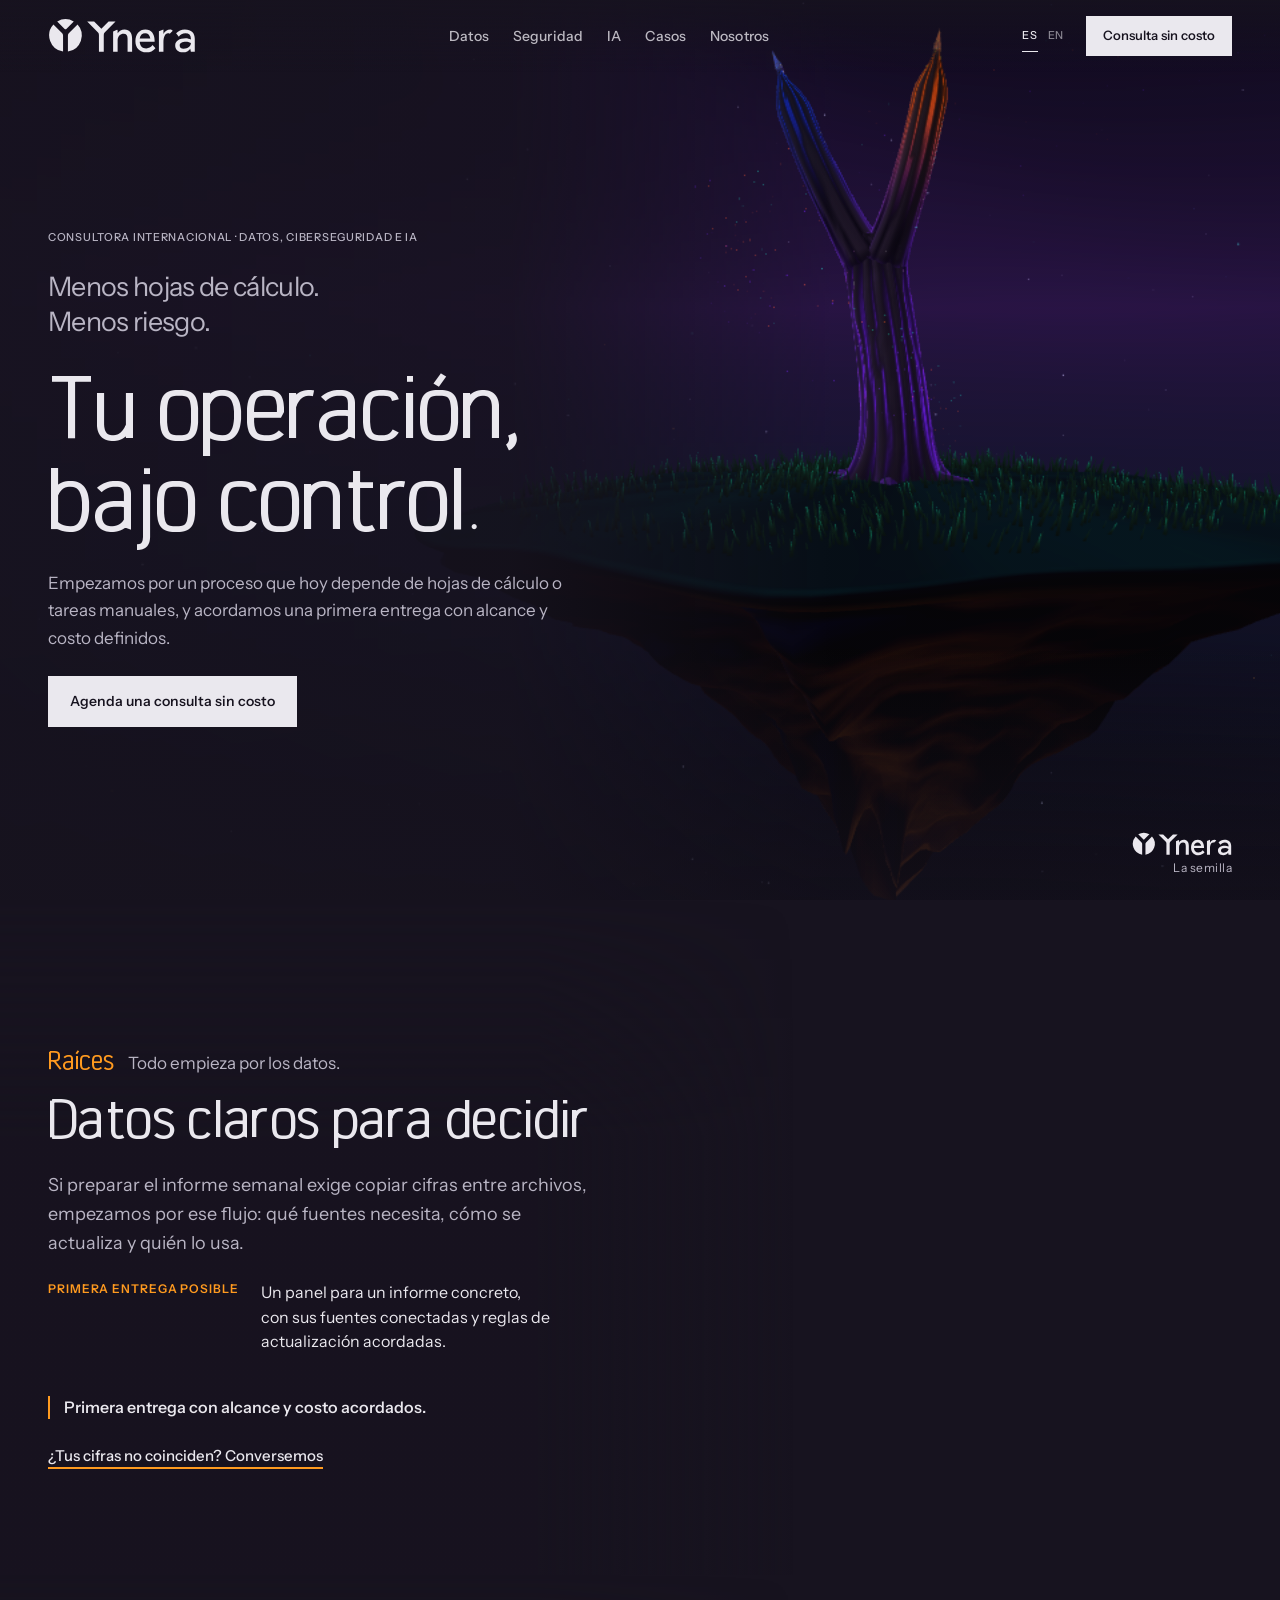
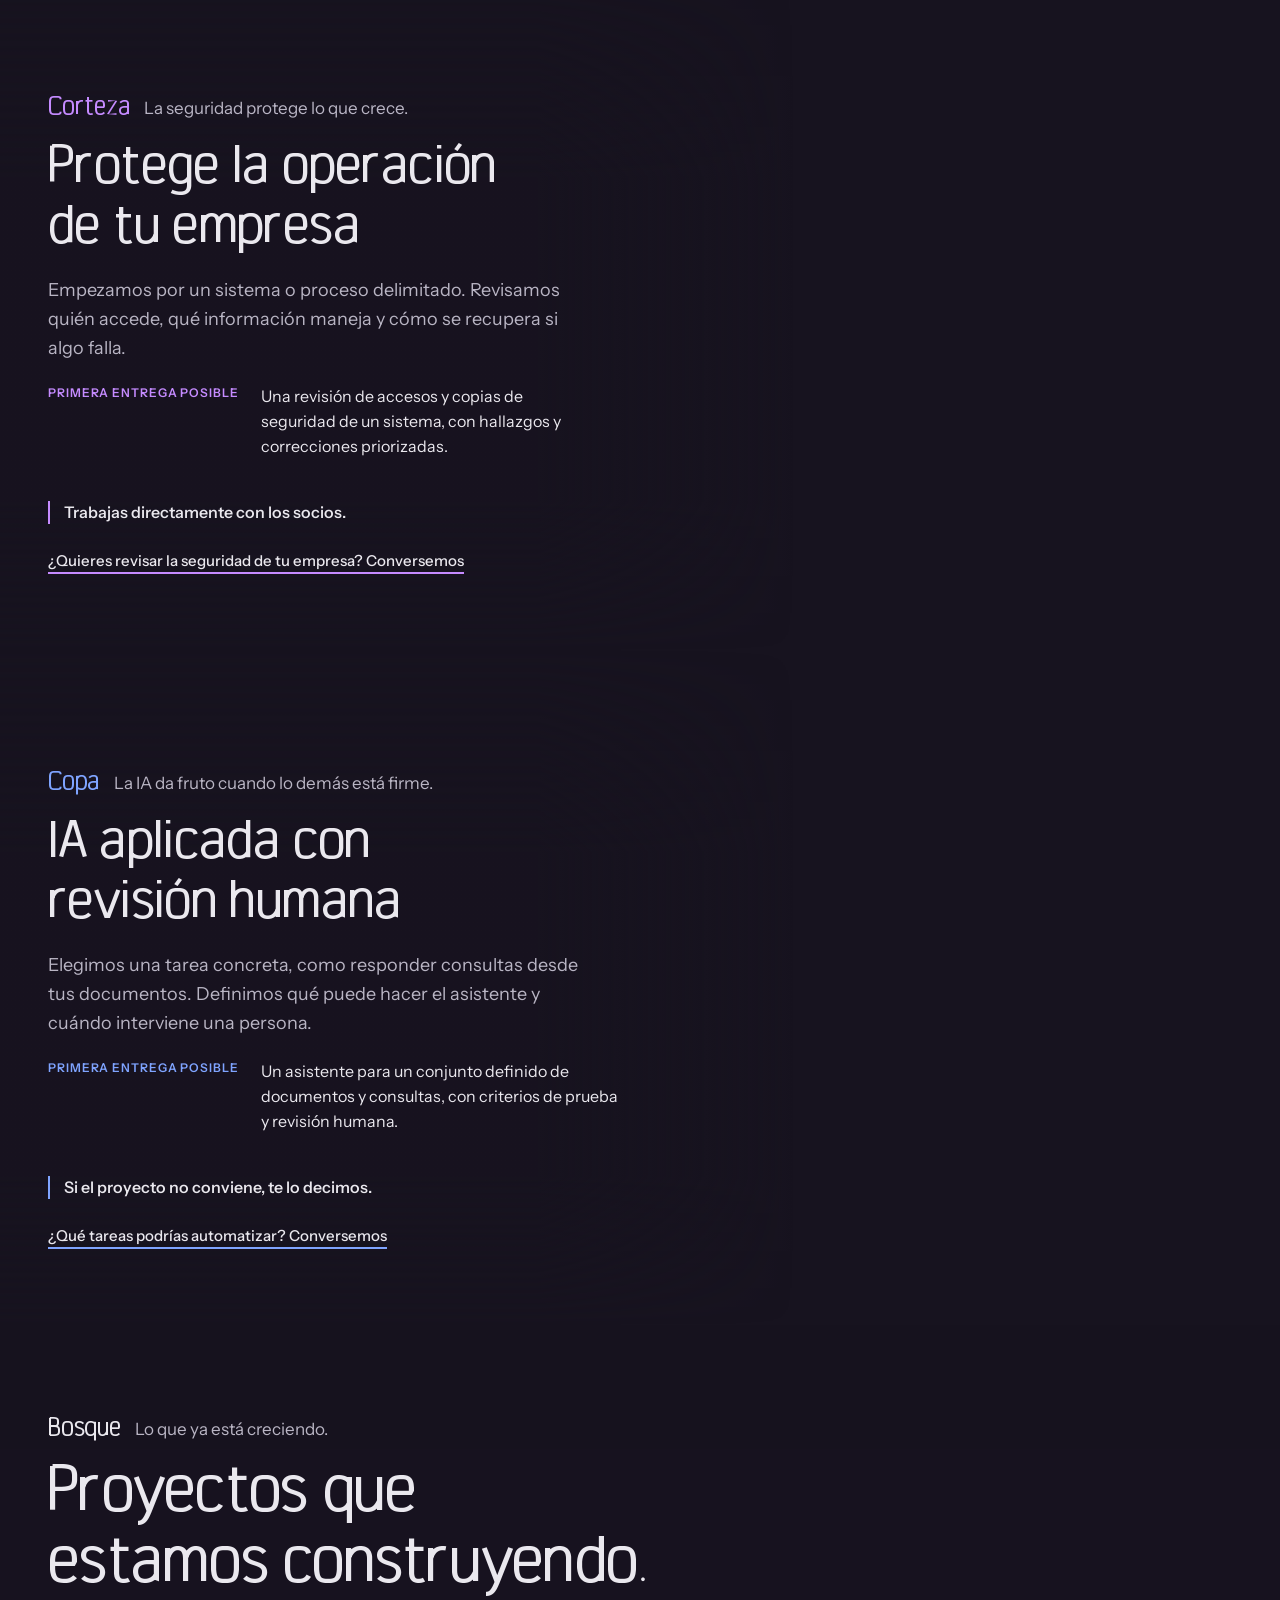
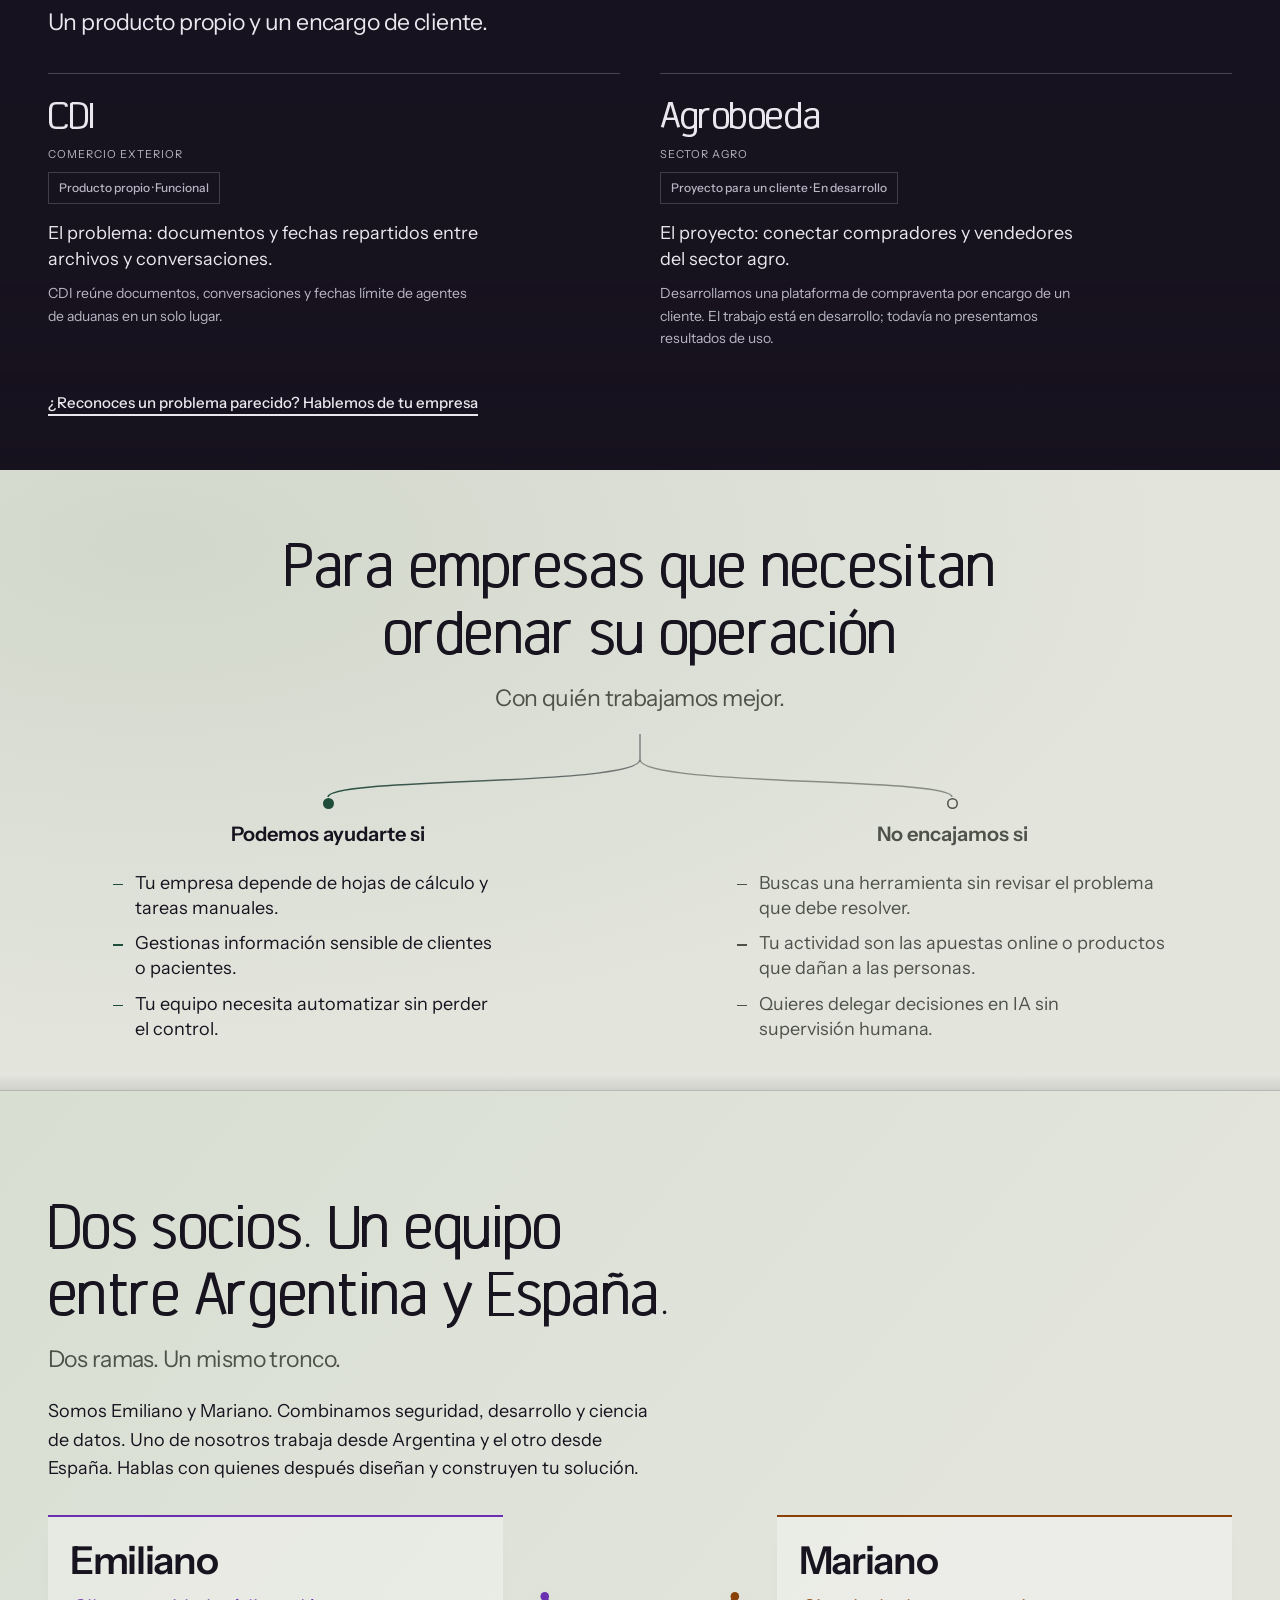
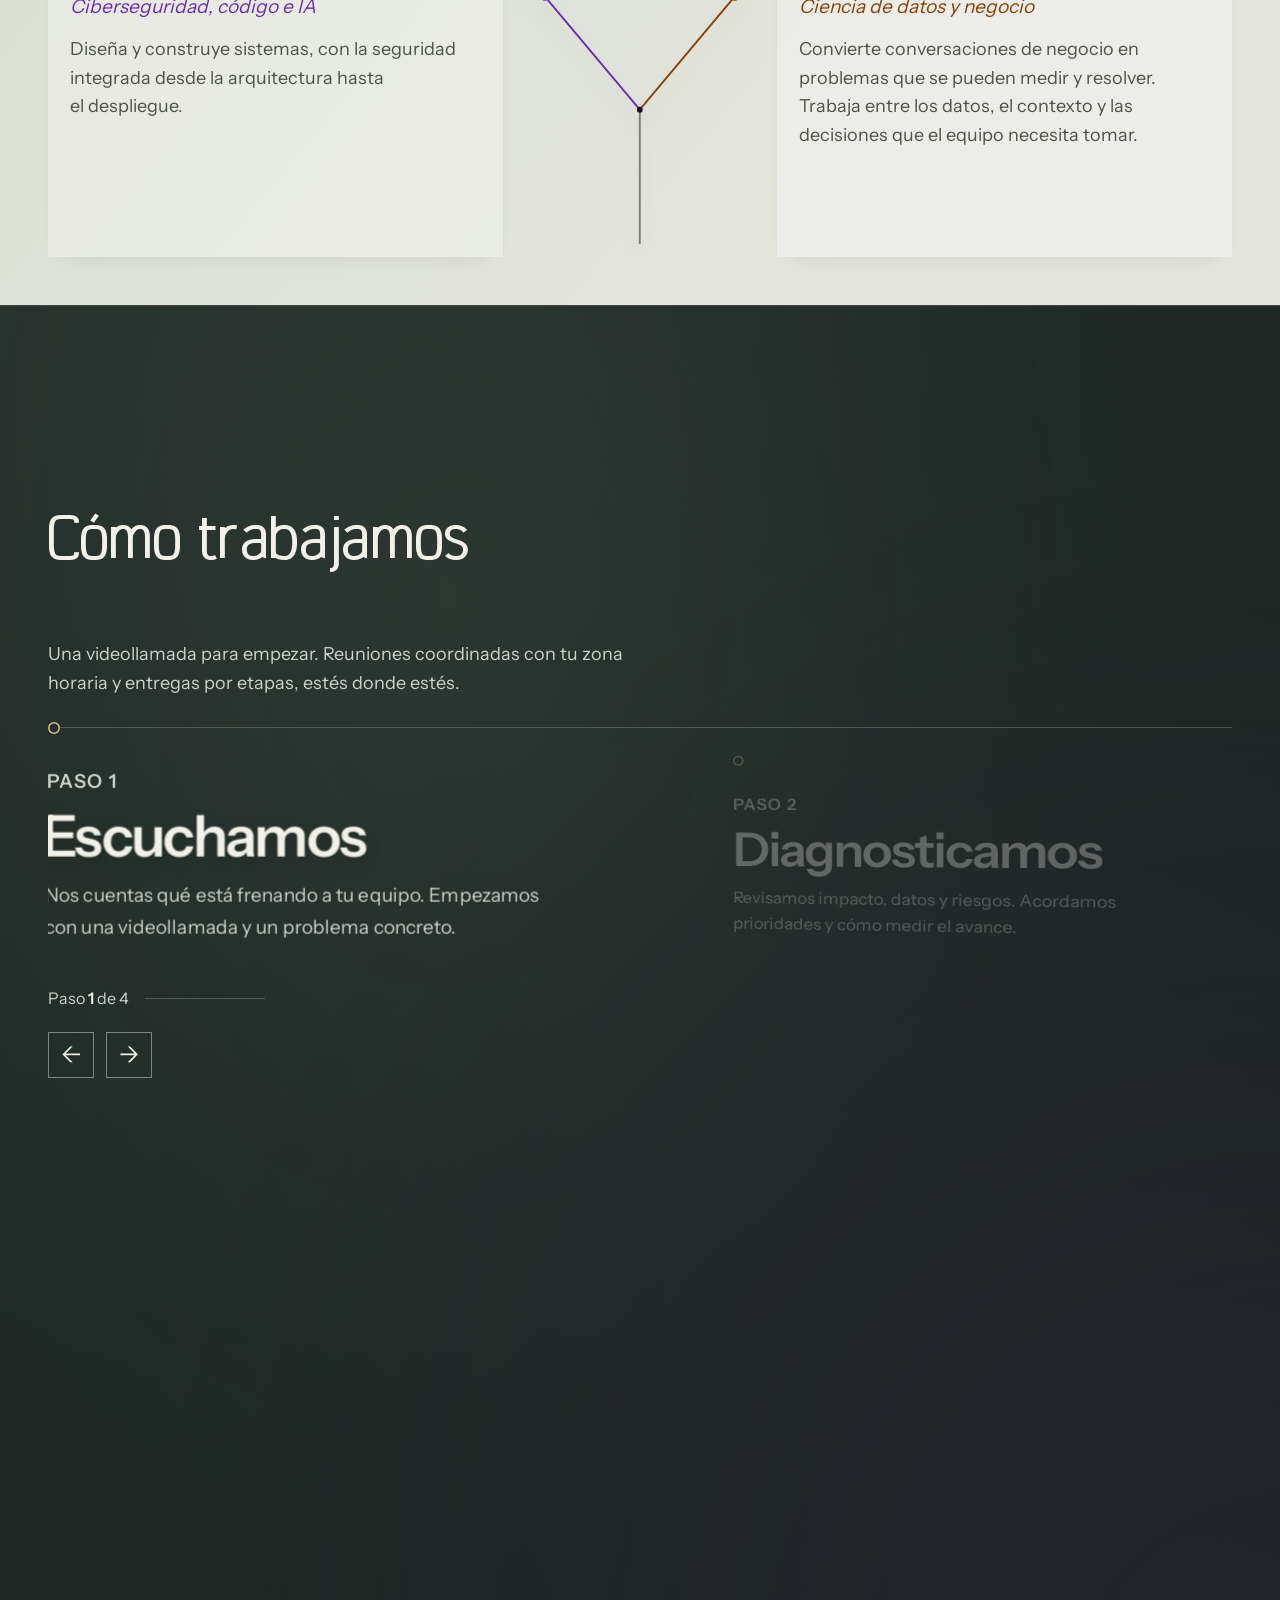
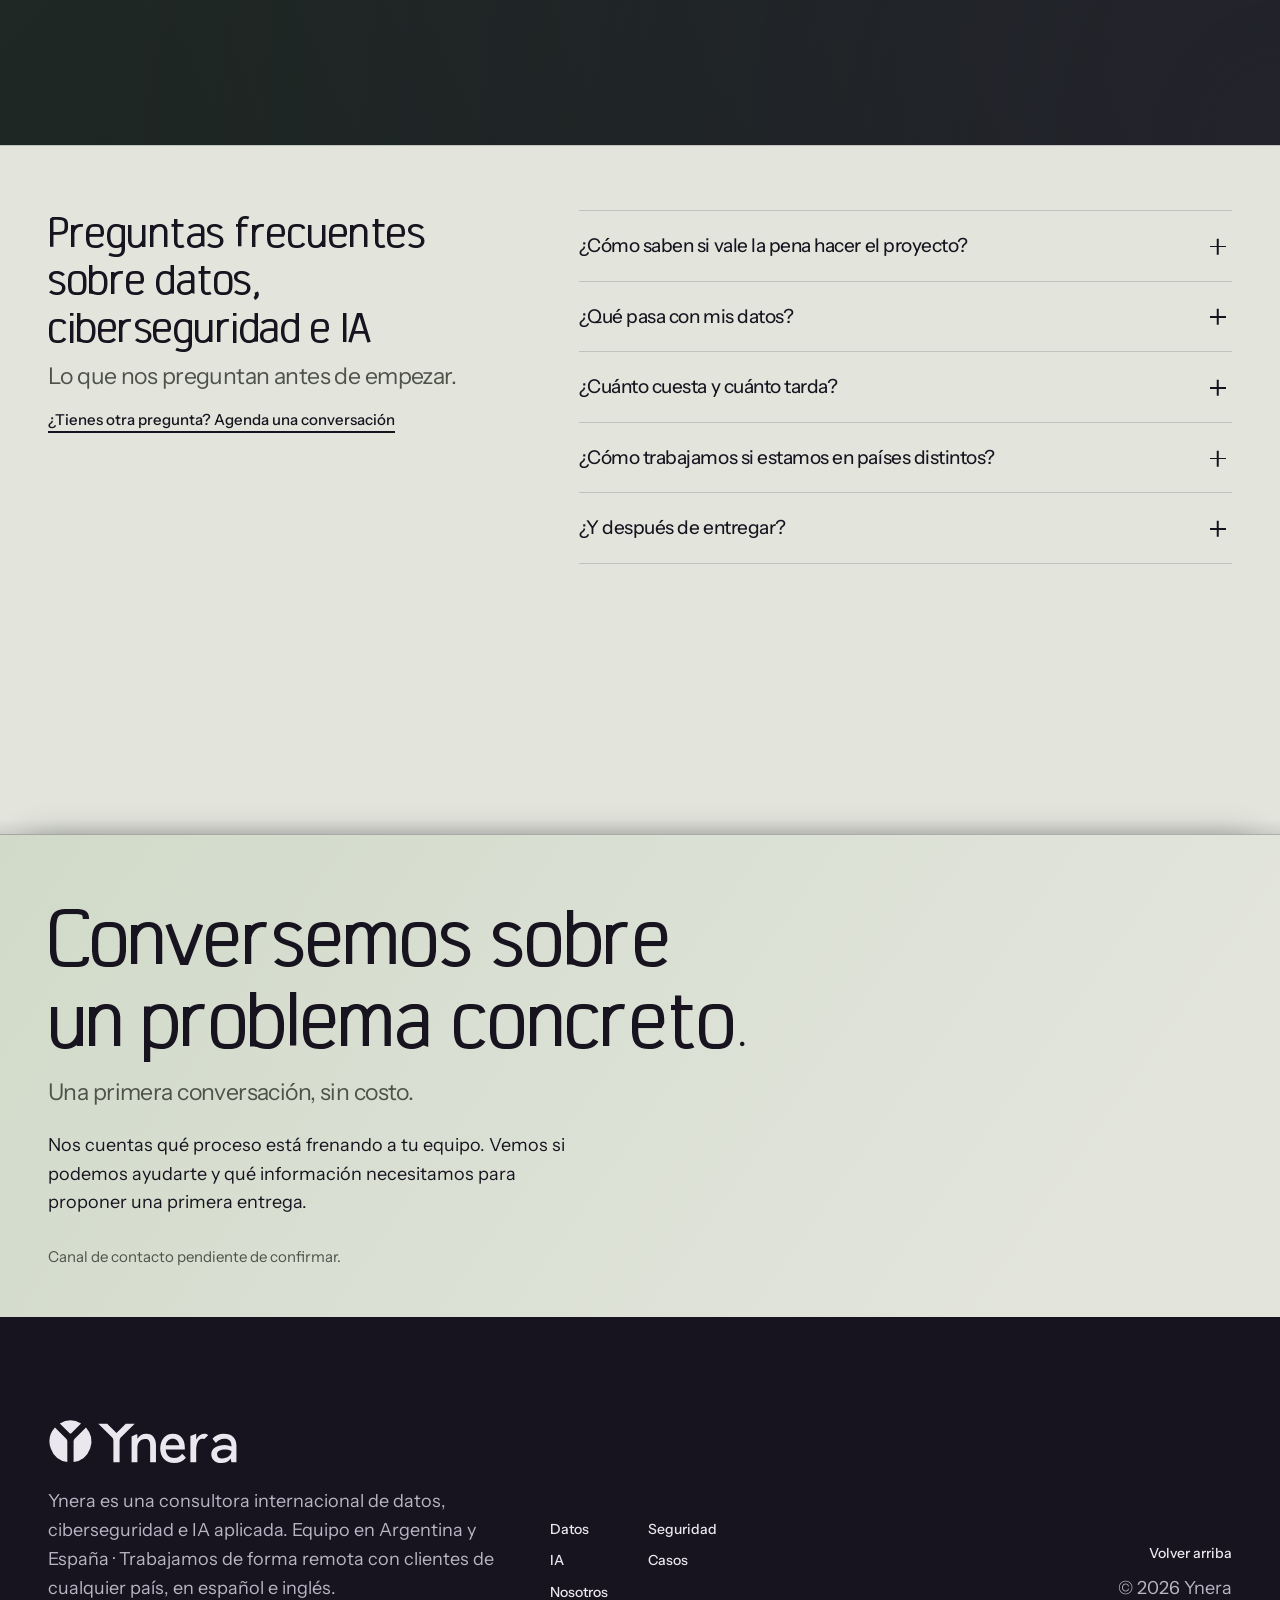
==== commit 74448740: "Position Ynera as an international consultancy, set tree labels in brand type Remove all SME wording" ====
--- a/index.html
+++ b/index.html
@@ -5,18 +5,18 @@
 <link rel="preload" href="tree.js?v=entry3" as="script">
 <script src="ambience.js?v=3"></script>
 <meta name="viewport" content="width=device-width, initial-scale=1, viewport-fit=cover">
-<title data-copy="0">Ynera | Consultora de datos, ciberseguridad e IA para pymes</title>
-<meta name="description" content="Consultora de datos, ciberseguridad e IA aplicada para pequeñas y medianas empresas. Equipo en Argentina y España. Consulta inicial sin costo, en español e inglés." data-copy="1">
+<title data-copy="0">Ynera | Consultora internacional de datos, ciberseguridad e IA</title>
+<meta name="description" content="Consultora internacional de datos, ciberseguridad e IA aplicada. Equipo en Argentina y España, trabajo remoto en español e inglés. Consulta inicial sin costo." data-copy="1">
 <meta name="robots" content="index, follow, max-image-preview:large">
 <meta name="theme-color" content="#17131F">
 <meta property="og:type" content="website">
 <meta property="og:locale" content="es_ES" data-copy="2">
 <meta property="og:locale:alternate" content="en_GB" data-copy="3">
 <meta property="og:site_name" content="Ynera">
-<meta property="og:title" content="Ynera | Consultora de datos, ciberseguridad e IA para pymes" data-copy="4">
+<meta property="og:title" content="Ynera | Consultora internacional de datos, ciberseguridad e IA" data-copy="4">
 <meta property="og:description" content="Conectamos tus datos, reducimos riesgos y automatizamos tareas con IA y revisión humana. Equipo en Argentina y España. Consulta inicial sin costo con los dos socios." data-copy="5">
 <meta name="twitter:card" content="summary_large_image">
-<meta name="twitter:title" content="Ynera | Consultora de datos, ciberseguridad e IA para pymes" data-copy="6">
+<meta name="twitter:title" content="Ynera | Consultora internacional de datos, ciberseguridad e IA" data-copy="6">
 <meta name="twitter:description" content="Conectamos tus datos, reducimos riesgos y automatizamos tareas con IA y revisión humana. Equipo en Argentina y España." data-copy="7">
 <link rel="preload" href="fonts/ynera-cauce.woff2?v=1" as="font" type="font/woff2" crossorigin>
 <link rel="icon" type="image/svg+xml" href="brand/ynera-favicon.svg?v=d3">
@@ -30,7 +30,7 @@
         "ProfessionalService"
       ],
       "name": "Ynera",
-      "description": "Ynera es una consultora de datos, ciberseguridad e inteligencia artificial aplicada para pequeñas y medianas empresas y profesionales. Dos socios, en Argentina y España; trabajo remoto en español e inglés.",
+      "description": "Ynera es una consultora internacional de datos, ciberseguridad e inteligencia artificial aplicada. Dos socios, en Argentina y España; trabajo remoto con clientes de cualquier país, en español e inglés.",
       "knowsLanguage": [
         "es",
         "en"
@@ -48,20 +48,10 @@
         }
       ],
       "slogan": "Tu operación, bajo control.",
-      "areaServed": [
-        {
-          "@type": "Country",
-          "name": "Argentina"
-        },
-        {
-          "@type": "Country",
-          "name": "España"
-        }
-      ],
       "knowsAbout": [
         "Análisis de datos",
         "Paneles e informes automatizados",
-        "Ciberseguridad para pymes",
+        "Ciberseguridad",
         "Revisión de accesos y copias de seguridad",
         "Inteligencia artificial aplicada",
         "Asistentes de IA con revisión humana",
@@ -237,7 +227,7 @@
 .chap .lede.poem,.sec .lede.poem{font:320 clamp(21px,1.8vw,26px)/1.28 var(--f);letter-spacing:-.005em;text-wrap:balance}
 .chap .lede.poem{color:var(--luz);margin-top:-10px}
 .kicker{display:flex;flex-wrap:wrap;align-items:baseline;gap:4px 14px;margin:0 0 -8px;font:400 17px/1.35 var(--f);color:var(--luz-2)}
-.kicker b{font:620 13px/1.35 var(--f);letter-spacing:.16em;text-transform:uppercase;color:var(--c,var(--luz))}
+.kicker b{font:400 24px/1.2 "Ynera Cauce",var(--f);letter-spacing:-.01em;font-synthesis:none;color:var(--c,var(--luz))}
 .did{display:grid;grid-template-columns:auto 1fr;gap:12px 22px;margin:0}
 .did dt{font:620 17px/1.45 var(--f);color:var(--c,inherit)}
 .did dd{margin:0;font-size:17px;line-height:1.5;color:var(--luz)}
@@ -543,7 +533,7 @@
   <div class="chapters">
     <article class="chap hero" data-plate="La semilla" data-copy="18">
       <div class="chap-card">
-        <p class="audience" data-copy="19">Para pequeñas y medianas empresas y profesionales</p>
+        <p class="audience" data-copy="19">Consultora internacional · Datos, ciberseguridad e IA</p>
         <h1 class="hero-title">
           <span class="ln"><span data-copy="20">Menos hojas de cálculo.</span></span>
           <span class="ln"><span data-copy="21">Menos riesgo.</span></span>
@@ -750,7 +740,7 @@
   <div class="wrap"><div class="foot">
     <div class="foot-sig">
       <svg class="footer-brand" viewBox="-4 -4 491 118" role="img" aria-label="Ynera"><g fill="currentColor" transform="translate(0 -4)"><path d="M26.526 11.511 A54 54 0 0 1 81.474 11.511 L56.828 36.157 Q54 38.985 51.172 36.157 Z"/><path d="M13.918 21.813 L43.072 50.967 Q45.9 53.795 45.9 57.795 V111.389 A54 54 0 0 1 13.918 21.813 Z"/><path d="M94.082 21.813 L64.928 50.967 Q62.1 53.795 62.1 57.795 V111.389 A54 54 0 0 0 94.082 21.813 Z"/></g><g fill="currentColor" fill-rule="evenodd"><path d="M126 8 H149 L173 32 L197 8 H220 L184 44 Q181 47 181 52 V108 H165 V52 Q165 47 162 44 Z"/><path d="M212 108 V41 L223 36 Q227 34 227 38 V47 C232 39 240 34 250 34 C267 34 275 46 275 64 V108 H260 V65 C260 53 256 48 247 48 C236 48 227 57 227 70 V108 Z"/><path transform="translate(14.3 0) scale(.95 1)" d="M356 96 C348 105 338 110 324 110 C301 110 286 95 286 73 C286 50 299 34 321 34 C342 34 353 49 353 70 V75 H301 C302 89 310 97 324 97 C333 97 340 93 346 86 Z M301 64 H338 C336 53 330 47 320 47 C310 47 303 53 301 64 Z"/><path transform="translate(-4 0)" d="M368 108 V40 L383 34 V49 C388 39 396 34 405 34 C408 34 411 35 414 38 L404 48 C402 47 401 47 398 47 C388 47 383 61 383 77 V108 Z"/><path transform="translate(-9 0)" d="M430 47 C438 38 447 34 459 34 C481 34 492 46 492 65 V108 H479 L477 98 C472 106 464 110 453 110 C437 110 427 100 427 87 C427 72 441 63 462 63 C468 63 474 65 479 67 V64 C479 53 473 47 461 47 C451 47 444 52 439 58 Z M479 79 C473 76 468 75 463 75 C450 75 442 79 442 87 C442 94 447 98 455 98 C469 98 479 89 479 80 Z"/></g></svg>
-      <p data-copy="125">Ynera es una consultora de datos, ciberseguridad e IA aplicada para pequeñas y medianas empresas y profesionales. Argentina y España · Trabajamos de forma remota, en español e inglés.</p>
+      <p data-copy="125">Ynera es una consultora internacional de datos, ciberseguridad e IA aplicada. Equipo en Argentina y España · Trabajamos de forma remota con clientes de cualquier país, en español e inglés.</p>
     </div>
     <nav class="foot-links" aria-label="Pie" data-copy="126"><a href="#raices" data-copy="127">Datos</a><a href="#corteza" data-copy="128">Seguridad</a><a href="#copa" data-copy="129">IA</a><a href="#bosque" data-copy="130">Casos</a><a href="#dupla" data-copy="131">Nosotros</a></nav>
     <div class="foot-meta">
@@ -764,8 +754,8 @@
 <script src="tree.js?v=entry3" defer></script>
 <script src="lower-motion.js?v=story-commitments1" defer></script>
 <script src="motion.js?v=story-commitments1" defer></script>
-<script src="language-data.js?v=arbol-kicker1" defer></script>
-<script src="language.js?v=arbol-kicker1" defer></script>
+<script src="language-data.js?v=internacional1" defer></script>
+<script src="language.js?v=internacional1" defer></script>
 <script>
 window.YneraUI={"es":{"booking":"Consulta inicial sin costo","step":"Paso","of":"de"},"en":{"booking":"Free initial consultation","step":"Step","of":"of"}};
 window.YneraStepLabel=n=>{const c=window.YneraUI[document.documentElement.lang];return c.step+" <b>"+n+"</b> "+c.of+" 4";};
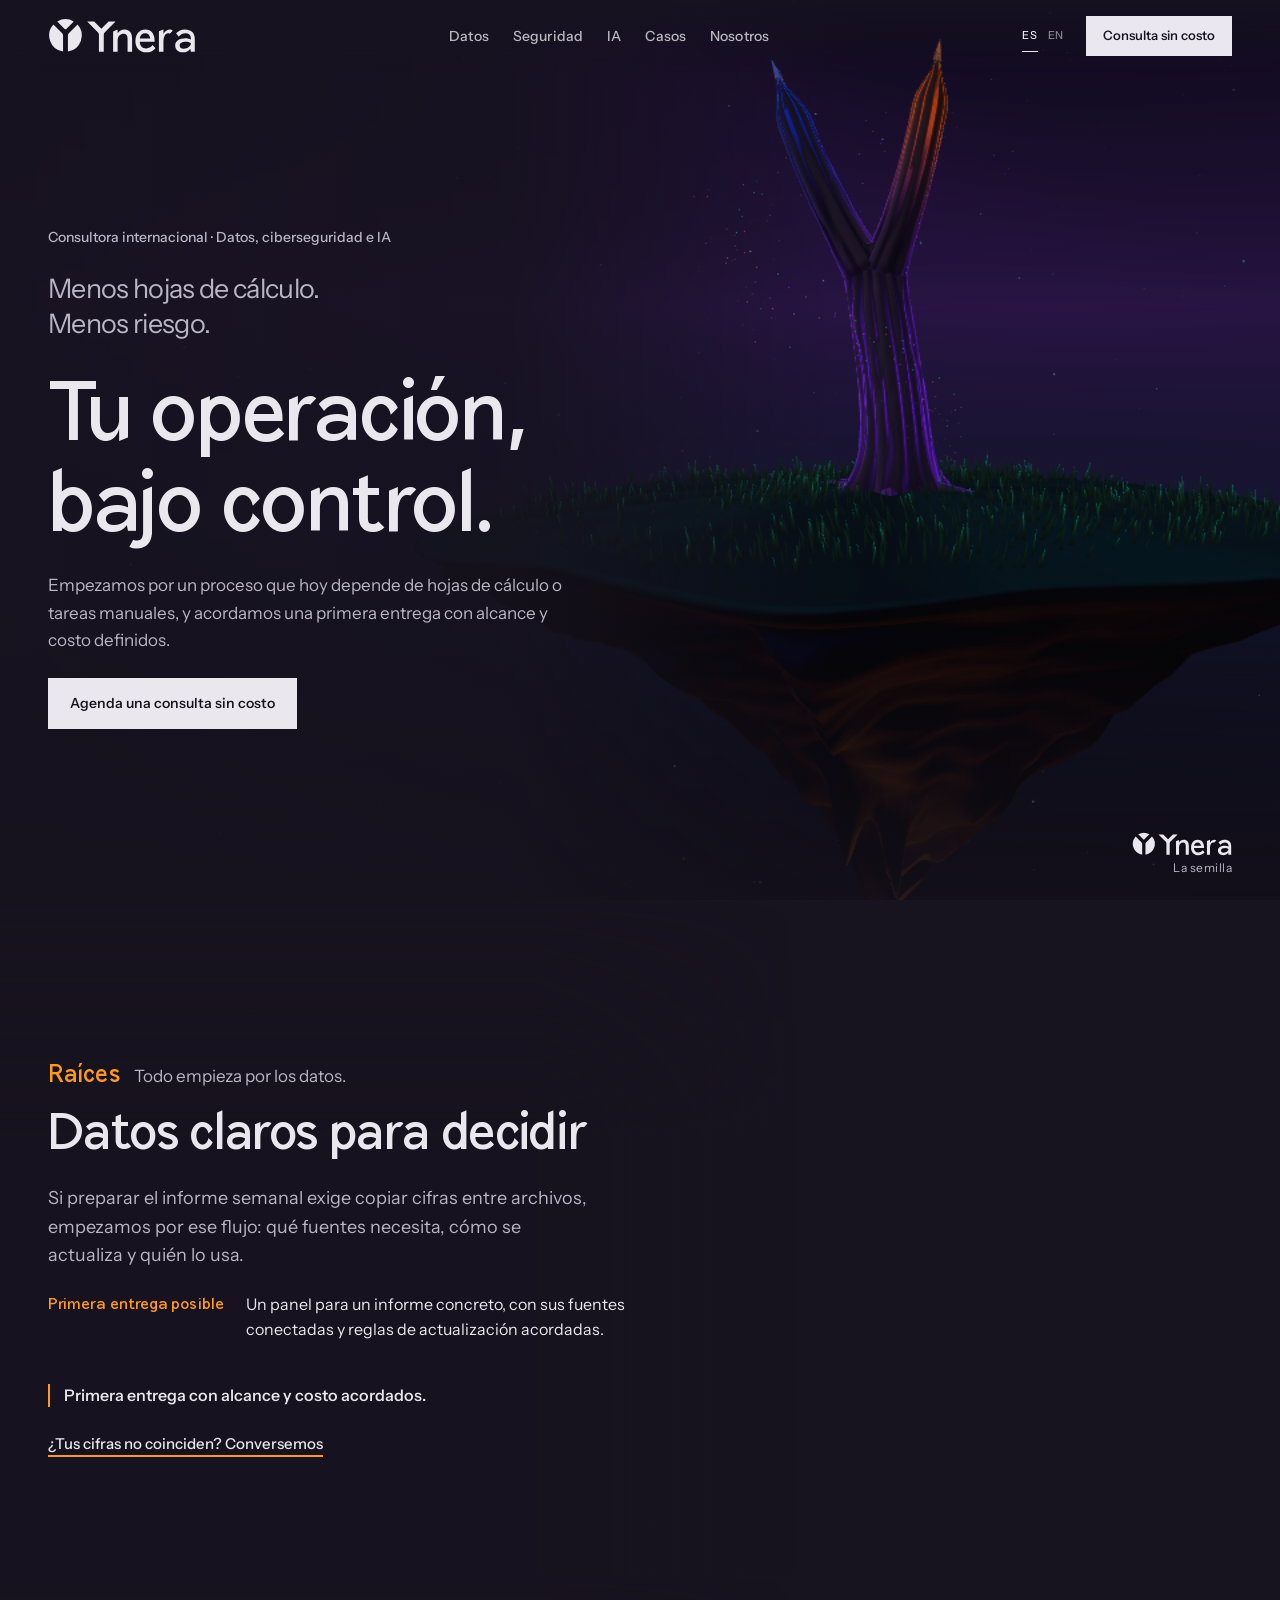
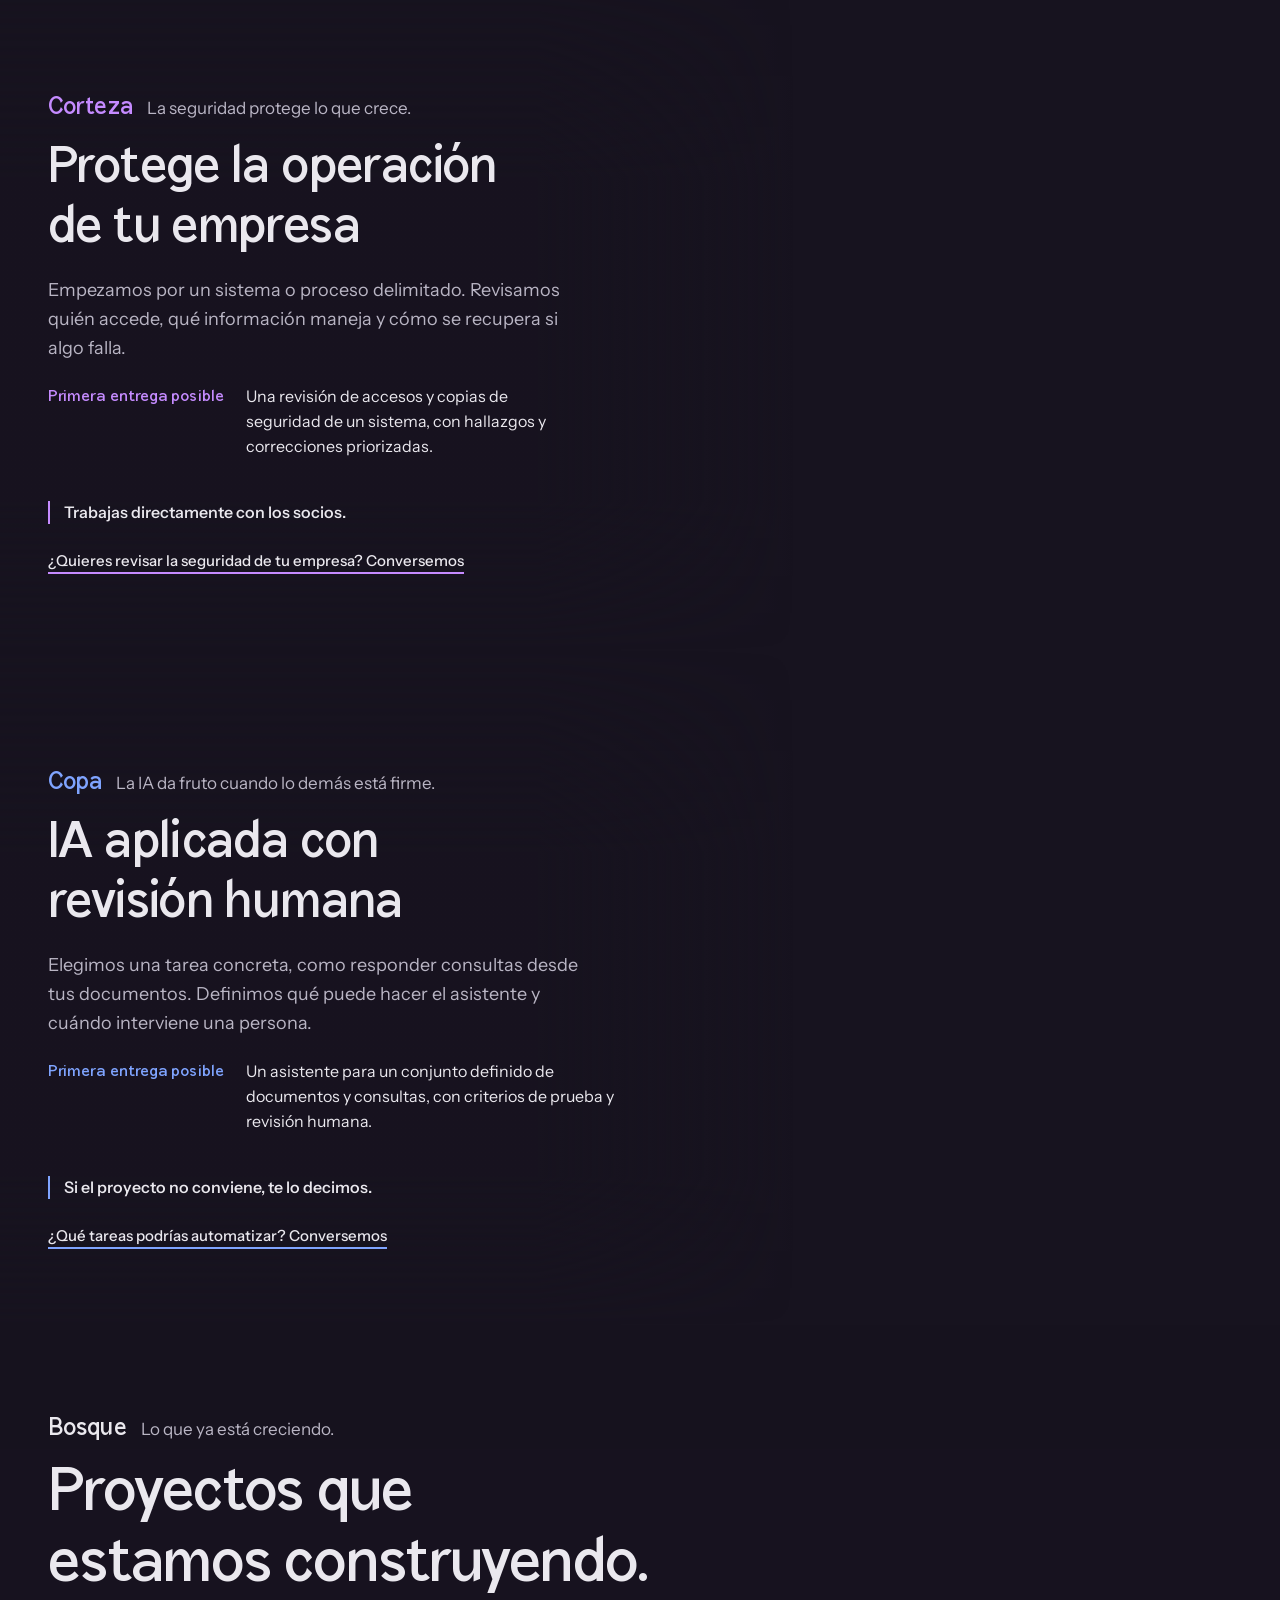
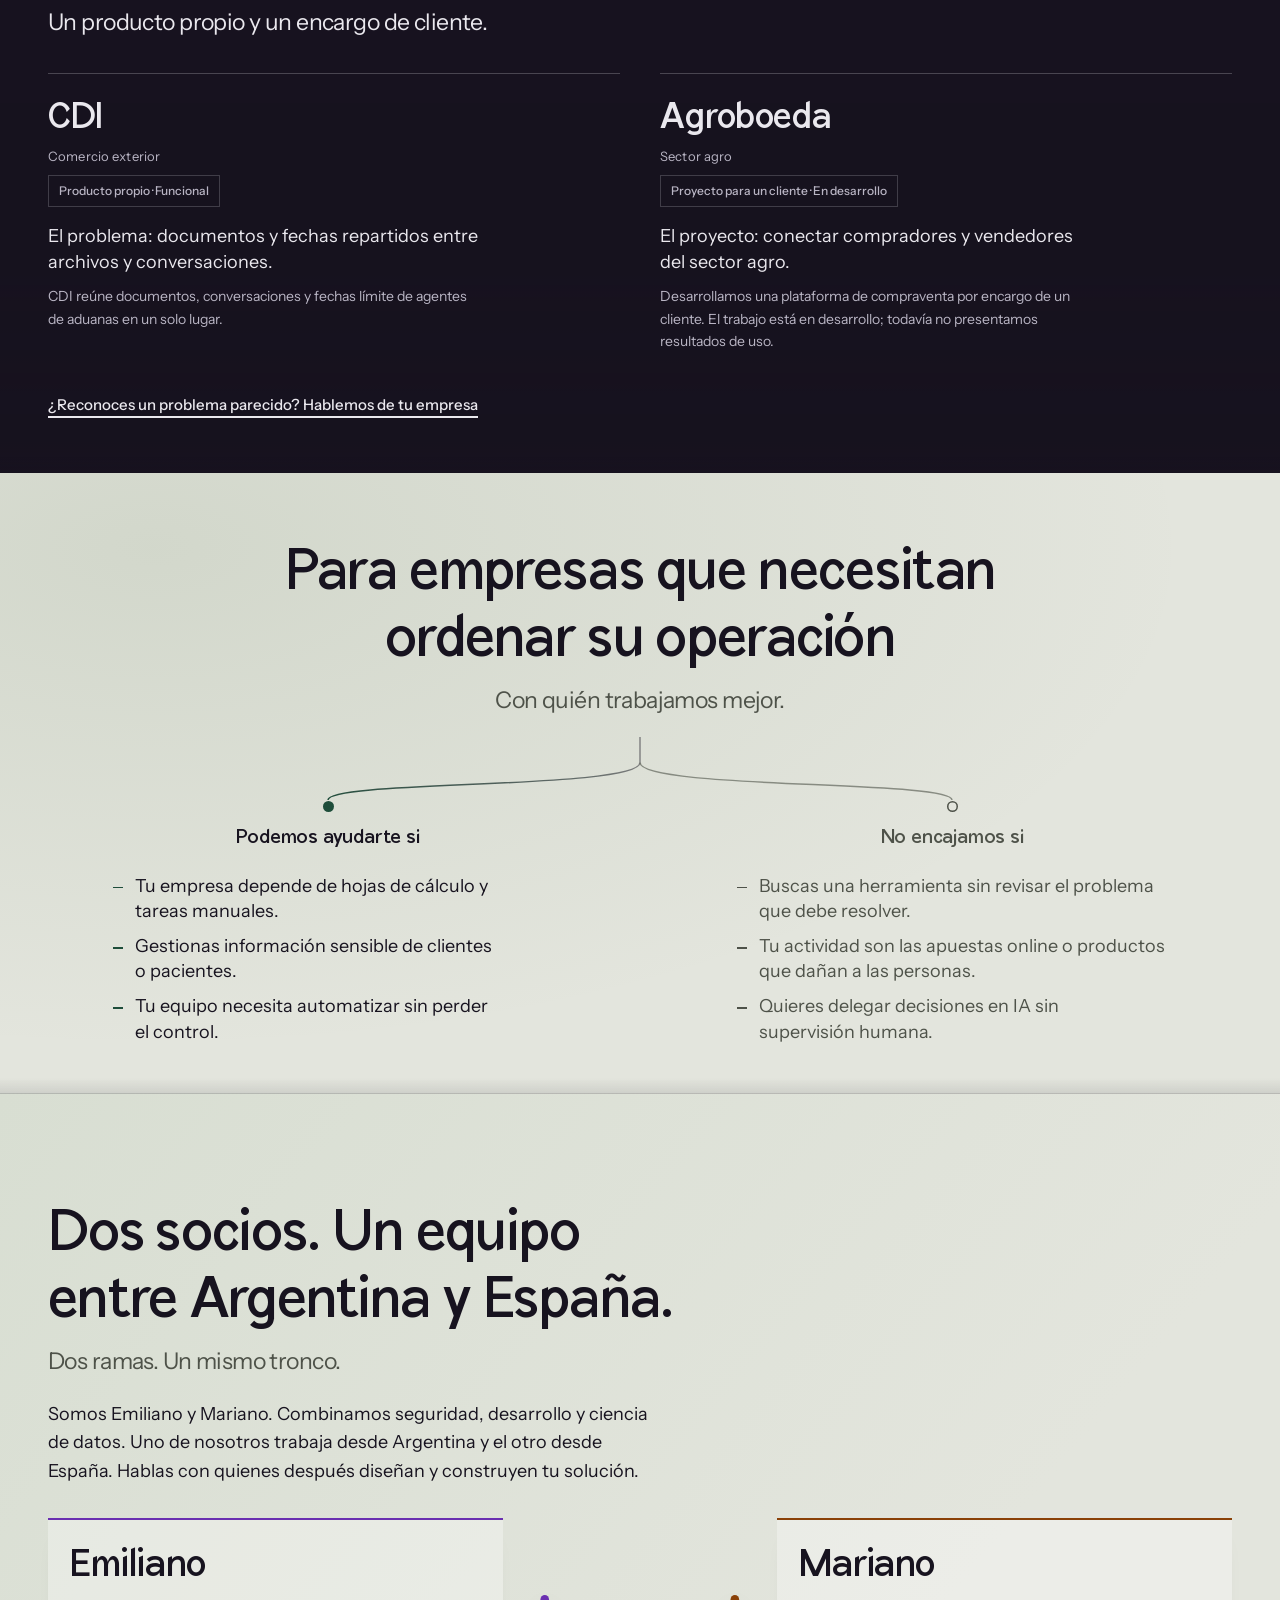
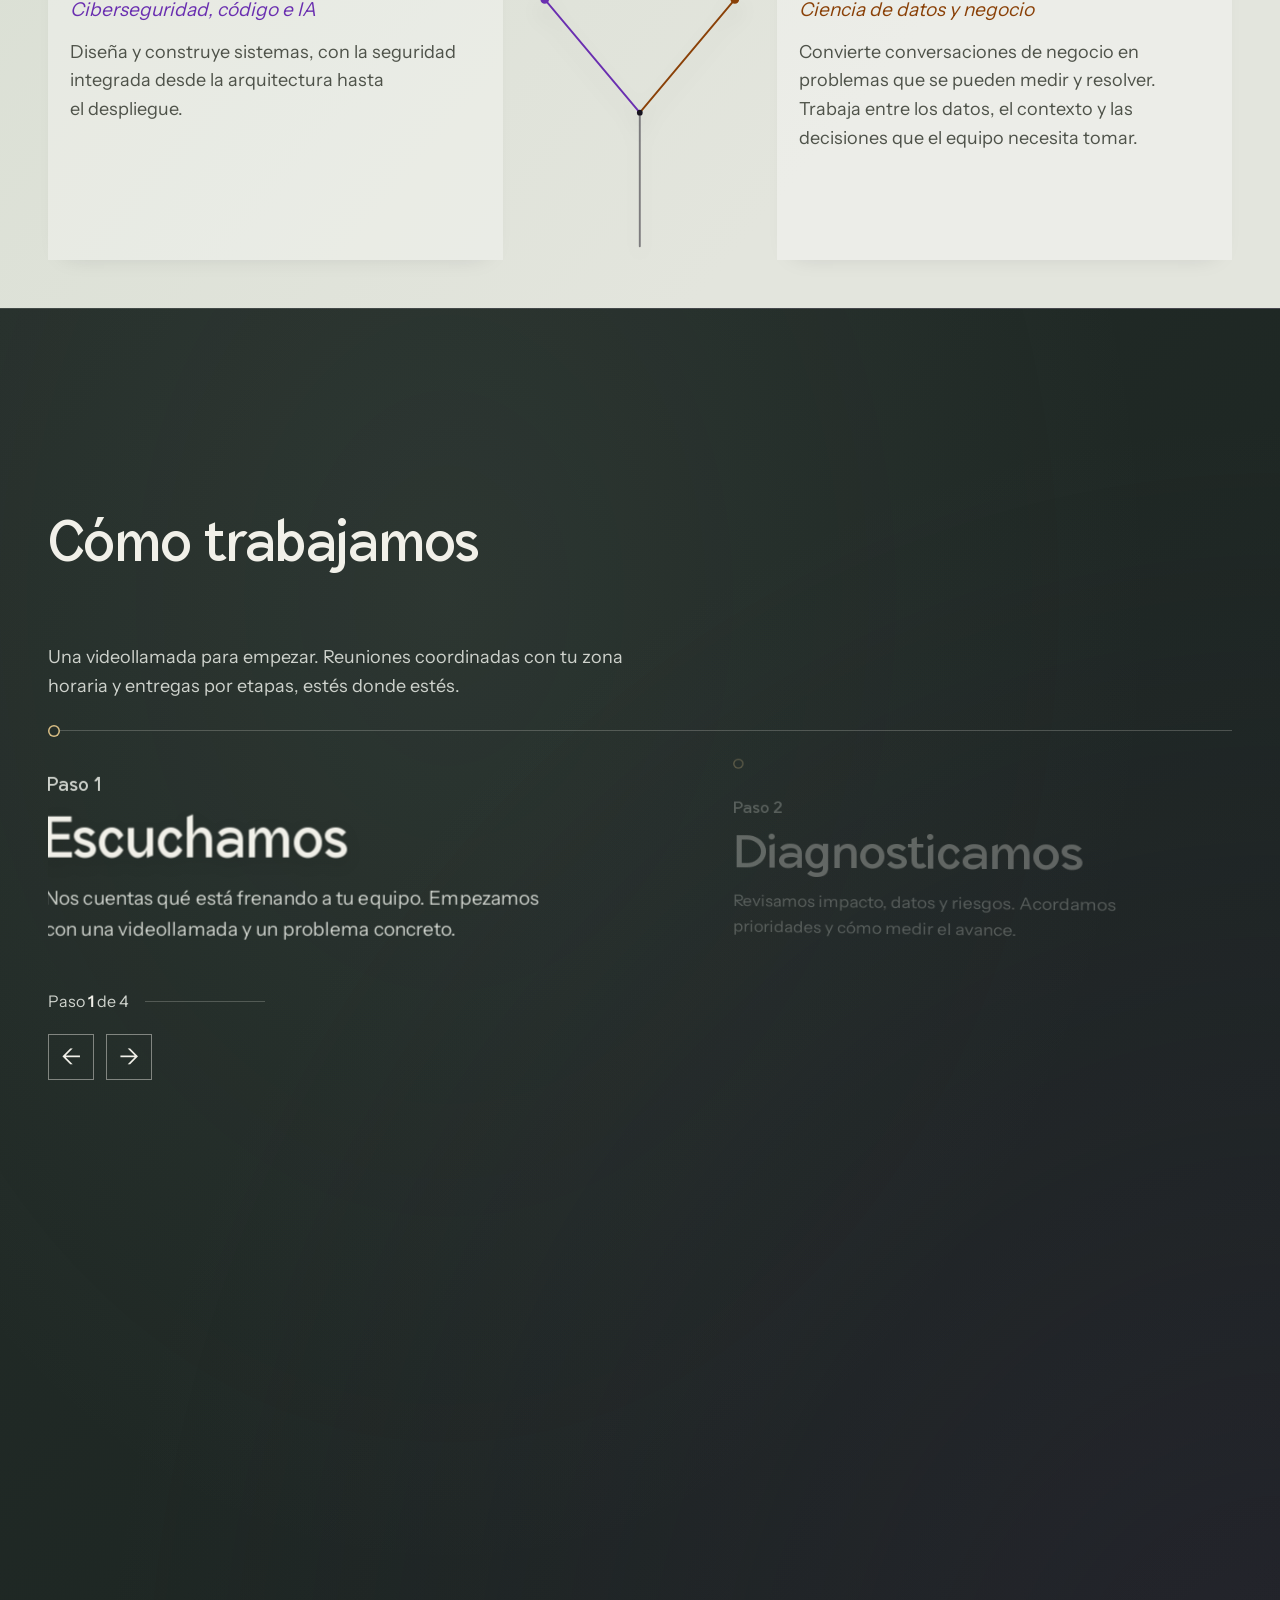
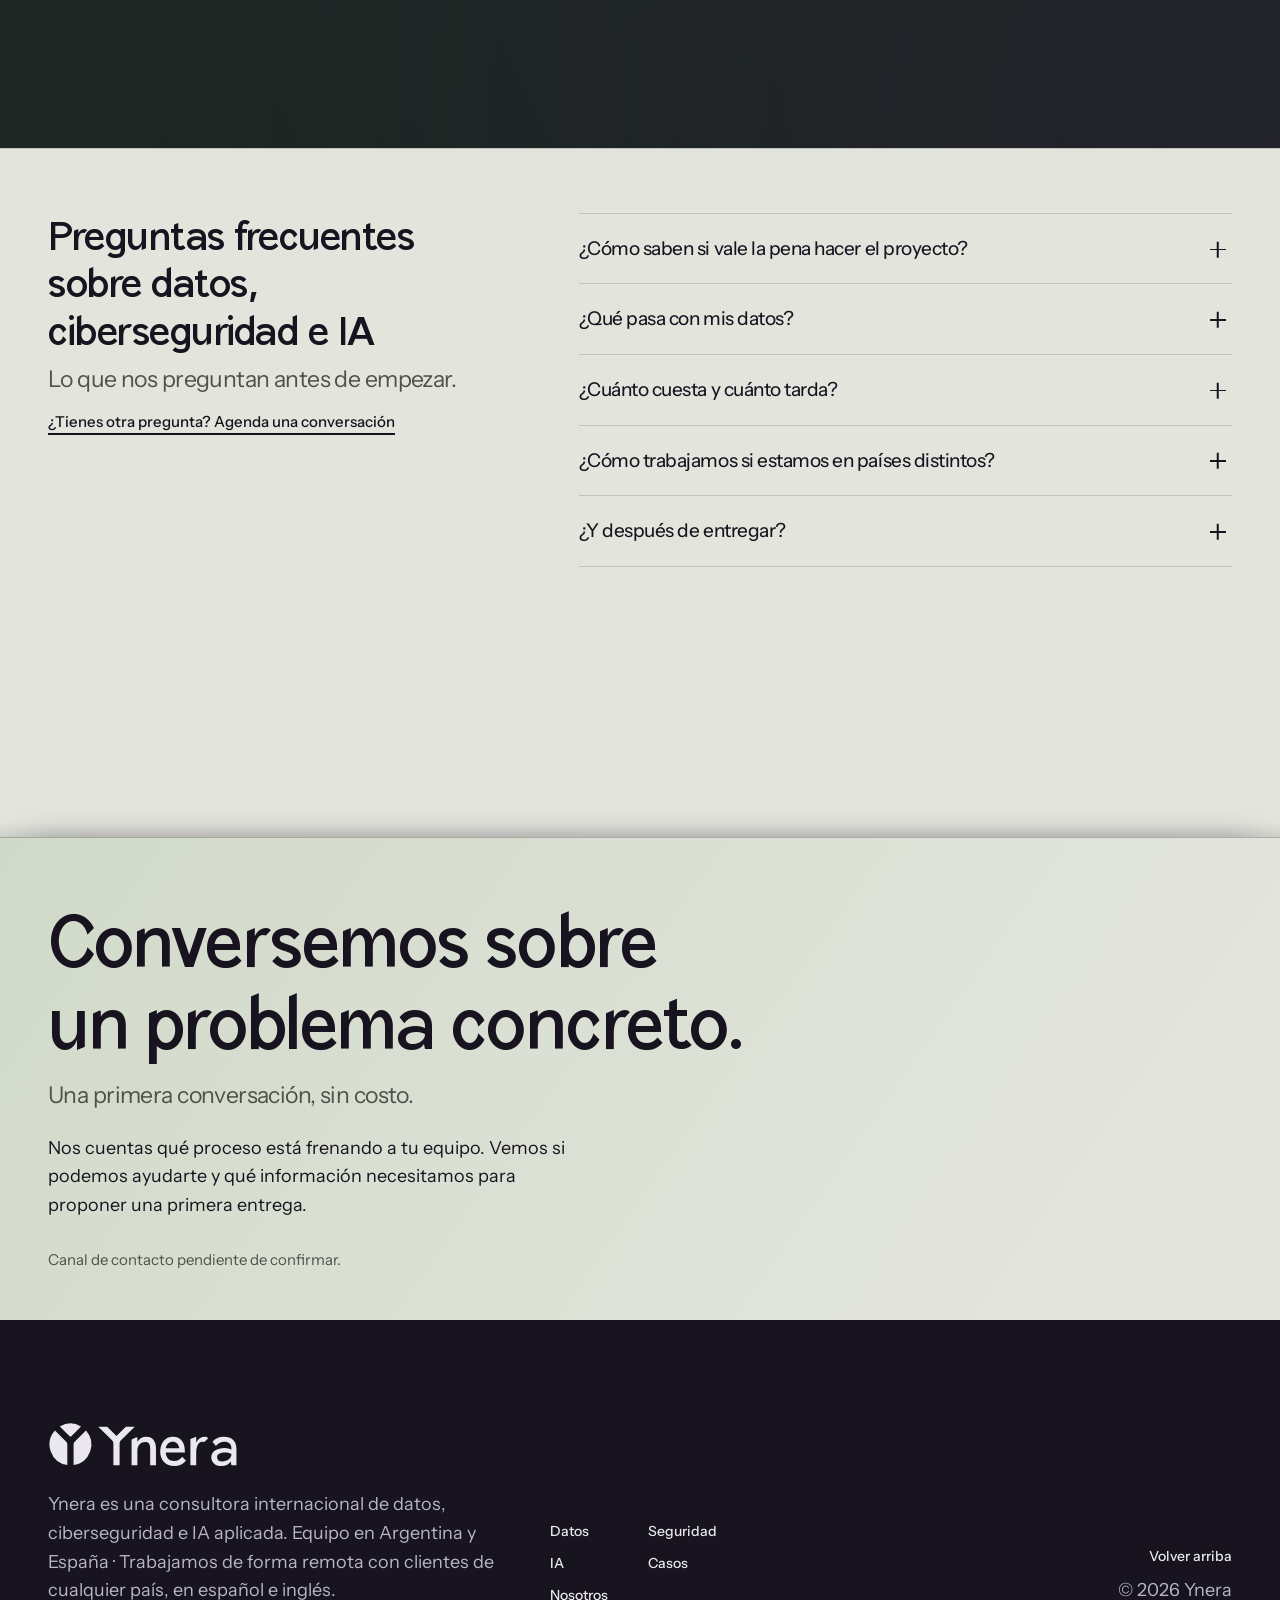
==== commit c8e74798: "Add Ynera Rama, a display typeface drawn from the logo lettering Replaces Cauce in headings, names, " ====
--- a/index.html
+++ b/index.html
@@ -18,7 +18,7 @@
 <meta name="twitter:card" content="summary_large_image">
 <meta name="twitter:title" content="Ynera | Consultora internacional de datos, ciberseguridad e IA" data-copy="6">
 <meta name="twitter:description" content="Conectamos tus datos, reducimos riesgos y automatizamos tareas con IA y revisión humana. Equipo en Argentina y España." data-copy="7">
-<link rel="preload" href="fonts/ynera-cauce.woff2?v=1" as="font" type="font/woff2" crossorigin>
+<link rel="preload" href="fonts/ynera-rama.woff2?v=1" as="font" type="font/woff2" crossorigin>
 <link rel="icon" type="image/svg+xml" href="brand/ynera-favicon.svg?v=d3">
 <!-- Datos estructurados sincronizados con las preguntas frecuentes. -->
 <script type="application/ld+json">{
@@ -227,7 +227,7 @@
 .chap .lede.poem,.sec .lede.poem{font:320 clamp(21px,1.8vw,26px)/1.28 var(--f);letter-spacing:-.005em;text-wrap:balance}
 .chap .lede.poem{color:var(--luz);margin-top:-10px}
 .kicker{display:flex;flex-wrap:wrap;align-items:baseline;gap:4px 14px;margin:0 0 -8px;font:400 17px/1.35 var(--f);color:var(--luz-2)}
-.kicker b{font:400 24px/1.2 "Ynera Cauce",var(--f);letter-spacing:-.01em;font-synthesis:none;color:var(--c,var(--luz))}
+.kicker b{font:400 24px/1.2 "Ynera Rama",var(--f);letter-spacing:-.01em;font-synthesis:none;color:var(--c,var(--luz))}
 .did{display:grid;grid-template-columns:auto 1fr;gap:12px 22px;margin:0}
 .did dt{font:620 17px/1.45 var(--f);color:var(--c,inherit)}
 .did dd{margin:0;font-size:17px;line-height:1.5;color:var(--luz)}
@@ -499,7 +499,7 @@
   *,*::before,*::after{transition:none!important;animation:none!important}
 }
 </style>
-<link rel="stylesheet" href="typography.css?v=finish-d12">
+<link rel="stylesheet" href="typography.css?v=rama-1">
 
 
 </head>
--- a/typography.css
+++ b/typography.css
@@ -119,8 +119,10 @@
 
 /* Ynera Cauce: approved headline direction; body copy retains Instrument Sans. */
 @font-face{font-family:"Ynera Cauce";src:url("fonts/ynera-cauce.woff2?v=1") format("woff2");font-weight:400;font-display:swap}
-h1,h2,.case h3,#bosque .case h3,.big,.offer-hd strong{font-family:"Ynera Cauce",var(--f);font-weight:400;font-synthesis:none;letter-spacing:-.012em}
-.hero-title{font-family:"Ynera Cauce",var(--f);font-size:clamp(50px,6.6vw,92px);line-height:1.08;letter-spacing:-.015em}
+/* Ynera Rama: display face drawn from the logo lettering (9 Oct 2026). Cauce stays above for a one-line revert. */
+@font-face{font-family:"Ynera Rama";src:url("fonts/ynera-rama.woff2?v=1") format("woff2");font-weight:400;font-display:swap}
+h1,h2,.case h3,#bosque .case h3,.big,.offer-hd strong{font-family:"Ynera Rama",var(--f);font-weight:400;font-synthesis:none;letter-spacing:-.012em}
+.hero-title{font-family:"Ynera Rama",var(--f);font-size:clamp(50px,6.6vw,92px);line-height:1.08;letter-spacing:-.015em}
 .hero-title .ln:nth-child(-n+2){font-family:var(--f);font-weight:400}
 .hero-title .ln:nth-child(n+3)>span{font-weight:400}
 .chap h2,.h2s,#bosque h2{letter-spacing:-.012em;line-height:1.16}
@@ -245,3 +247,10 @@
 
 /* Equal edges for stacked hero actions; retain their primary/secondary styles. */
 @media(max-width:480px){.chap.hero .cta-row{display:grid;grid-template-columns:minmax(0,1fr);width:max-content;max-width:100%}.chap.hero .cta-row .btn{justify-content:center;text-align:center;min-width:0}}
+
+/* Ynera Rama también en nombres, pasos y rótulos: una sola voz de marca. Las mayúsculas espaciadas se retiran. */
+.person h3,#proceso .step h3,.fork-hd{font-family:"Ynera Rama",var(--f);font-weight:400;font-synthesis:none;letter-spacing:-.01em}
+.did dt,.step-n,.col-h{font-family:"Ynera Rama",var(--f);font-size:16px;font-weight:400;font-synthesis:none;letter-spacing:.005em;text-transform:none}
+.audience{font:500 14px/1.5 var(--f);letter-spacing:0;text-transform:none}
+#bosque .case .sector{font-size:13px;letter-spacing:.01em;text-transform:none}
+.kicker b{letter-spacing:.005em}
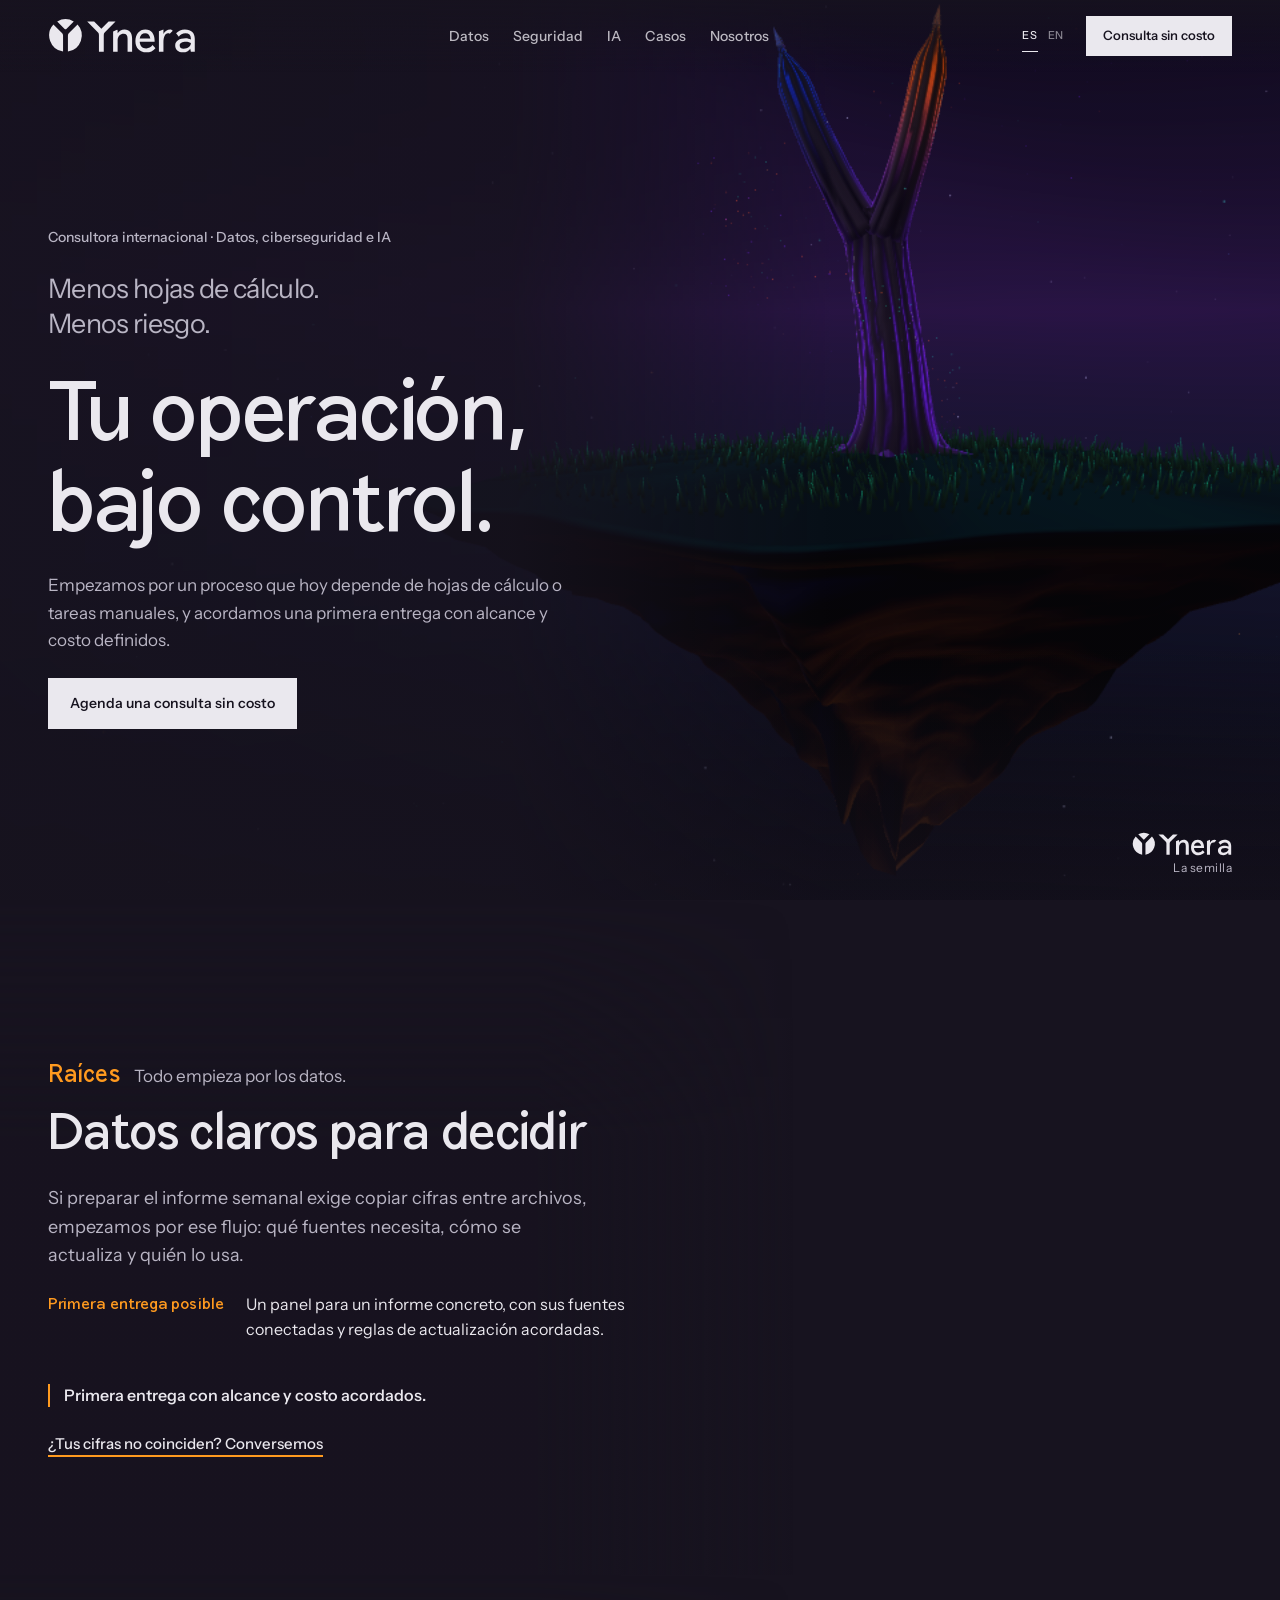
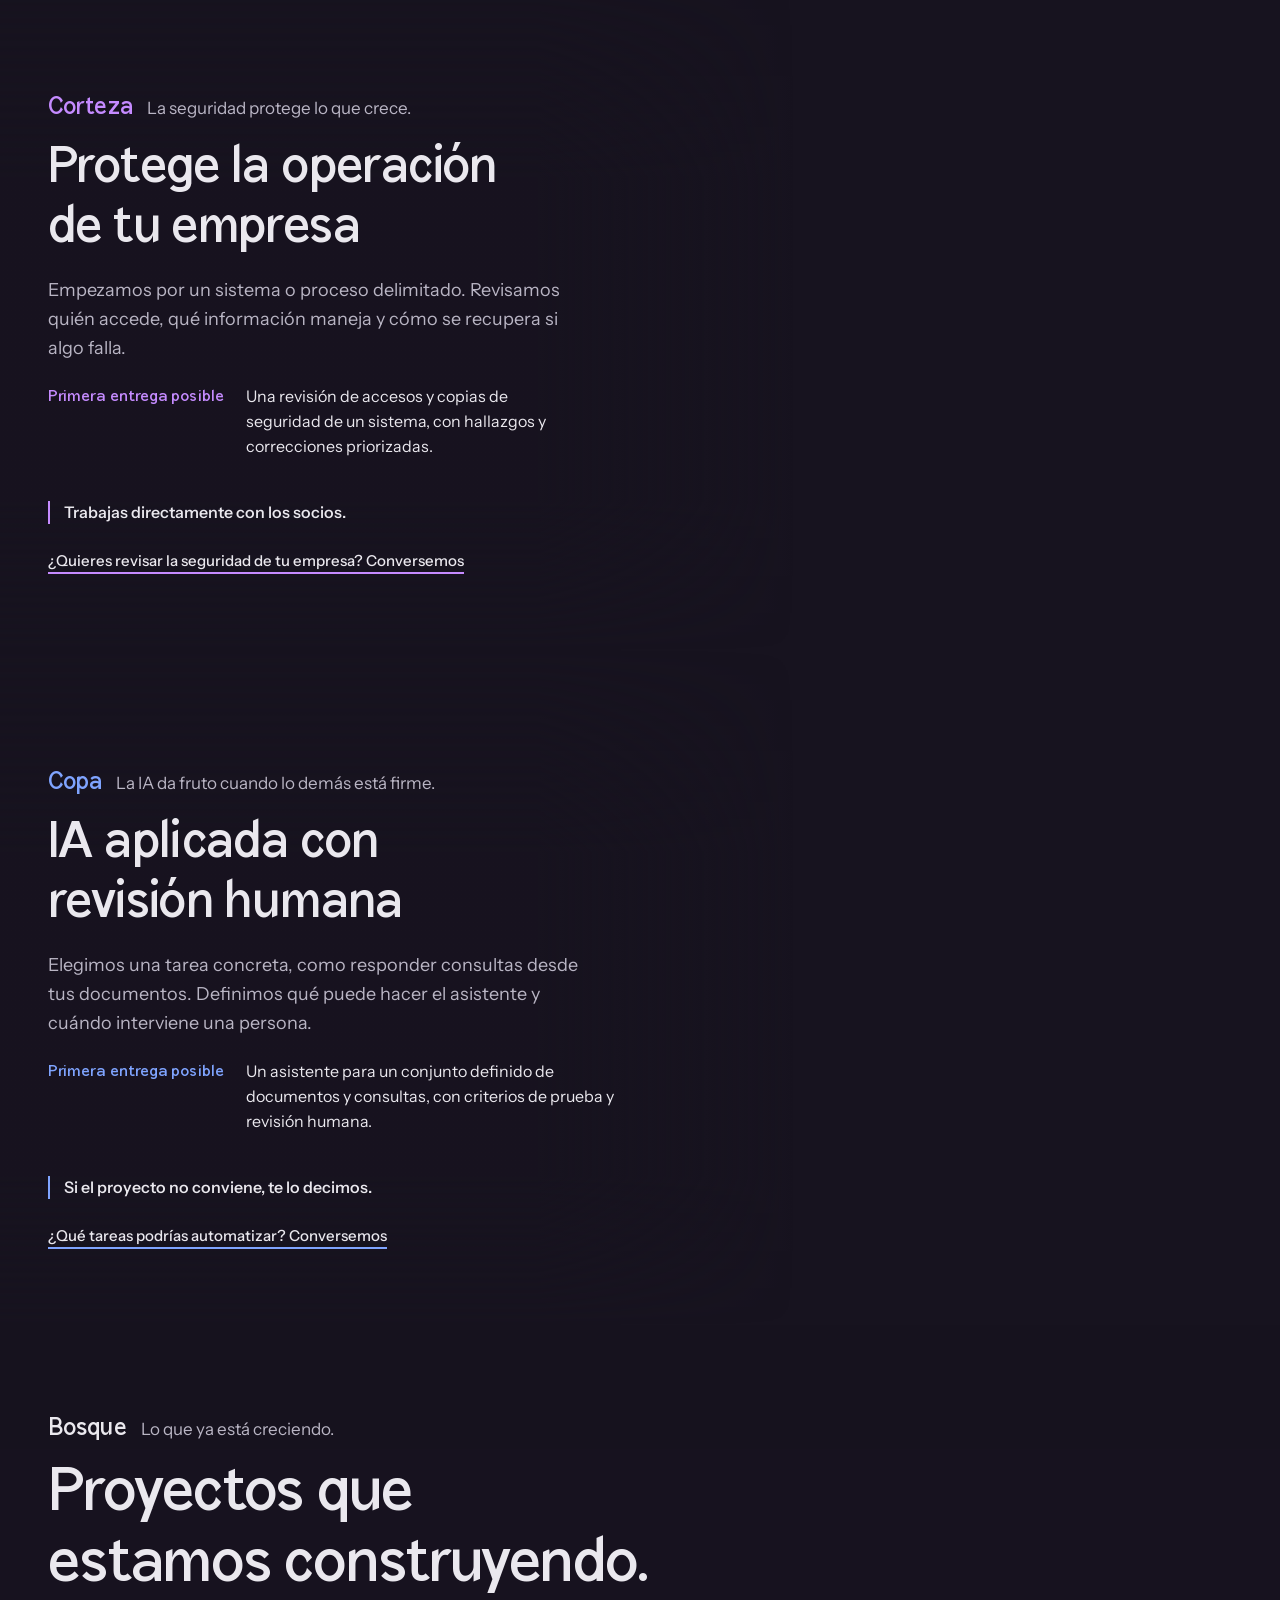
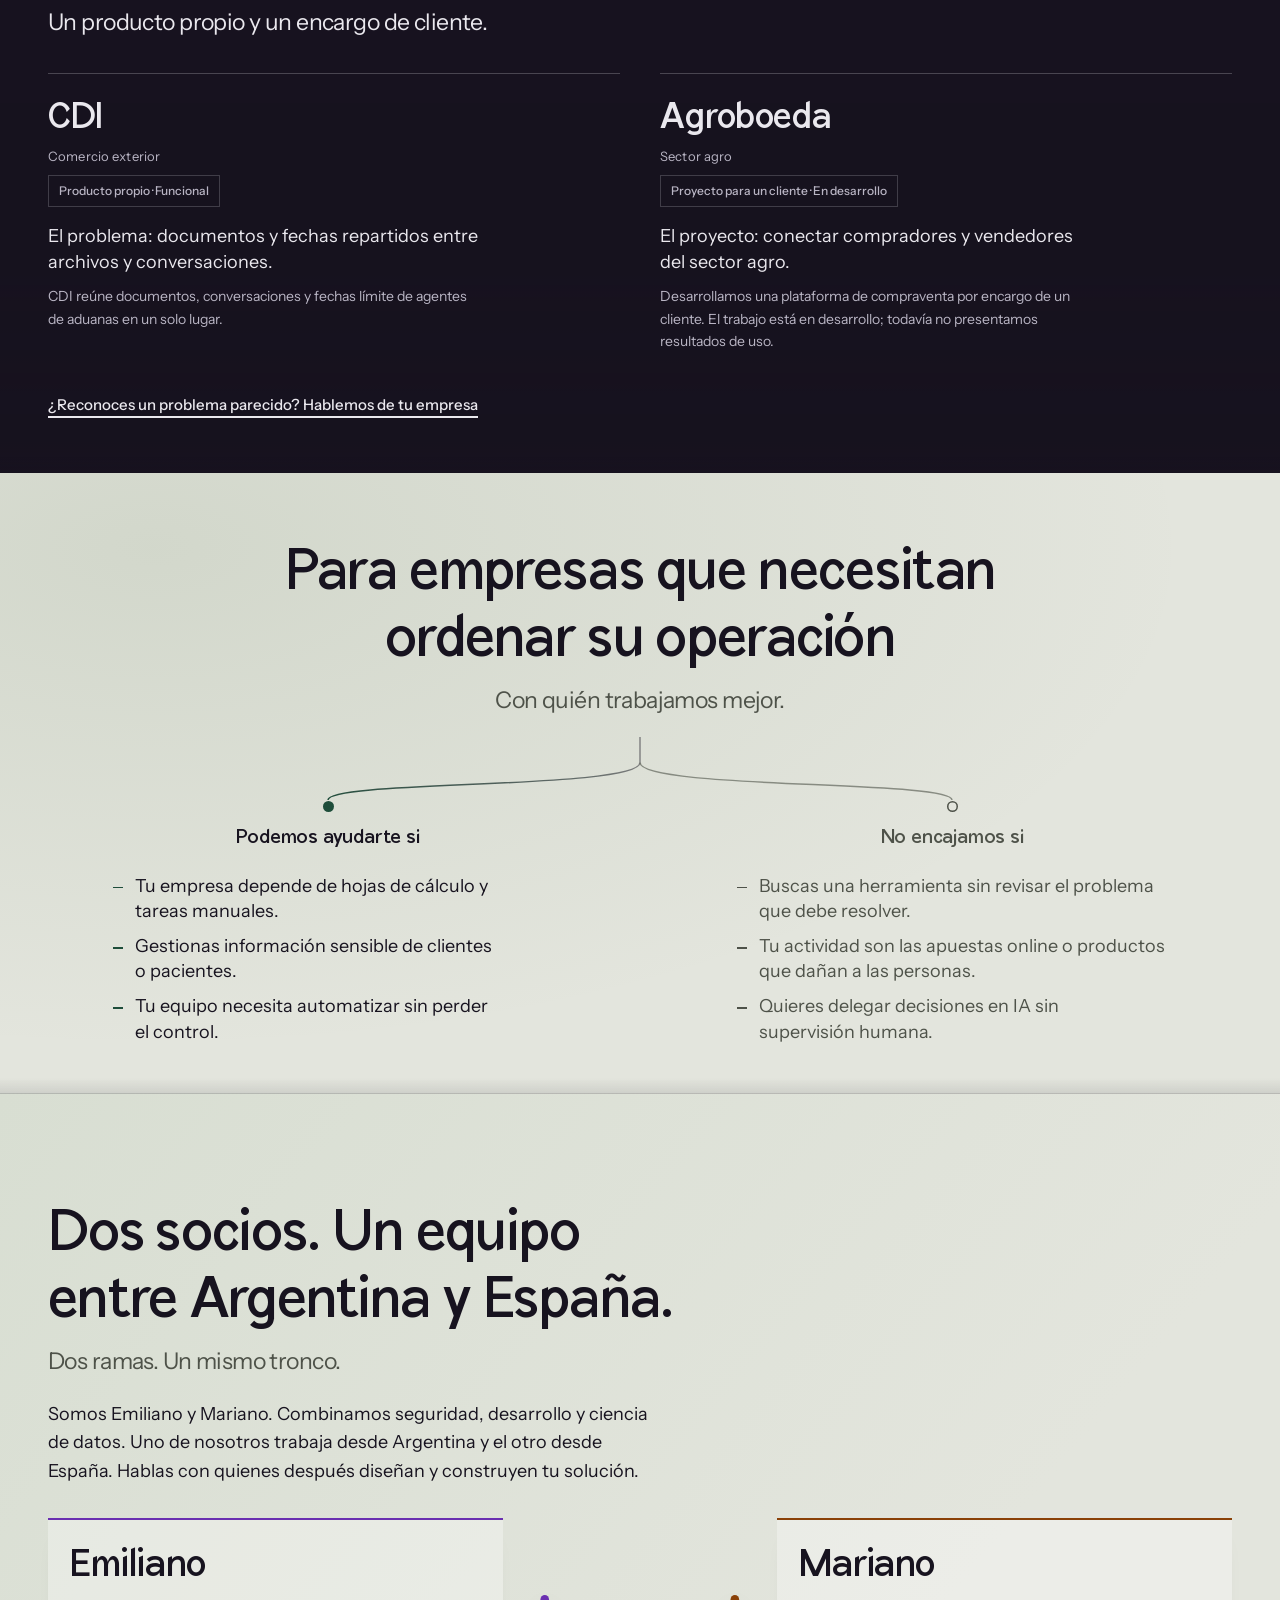
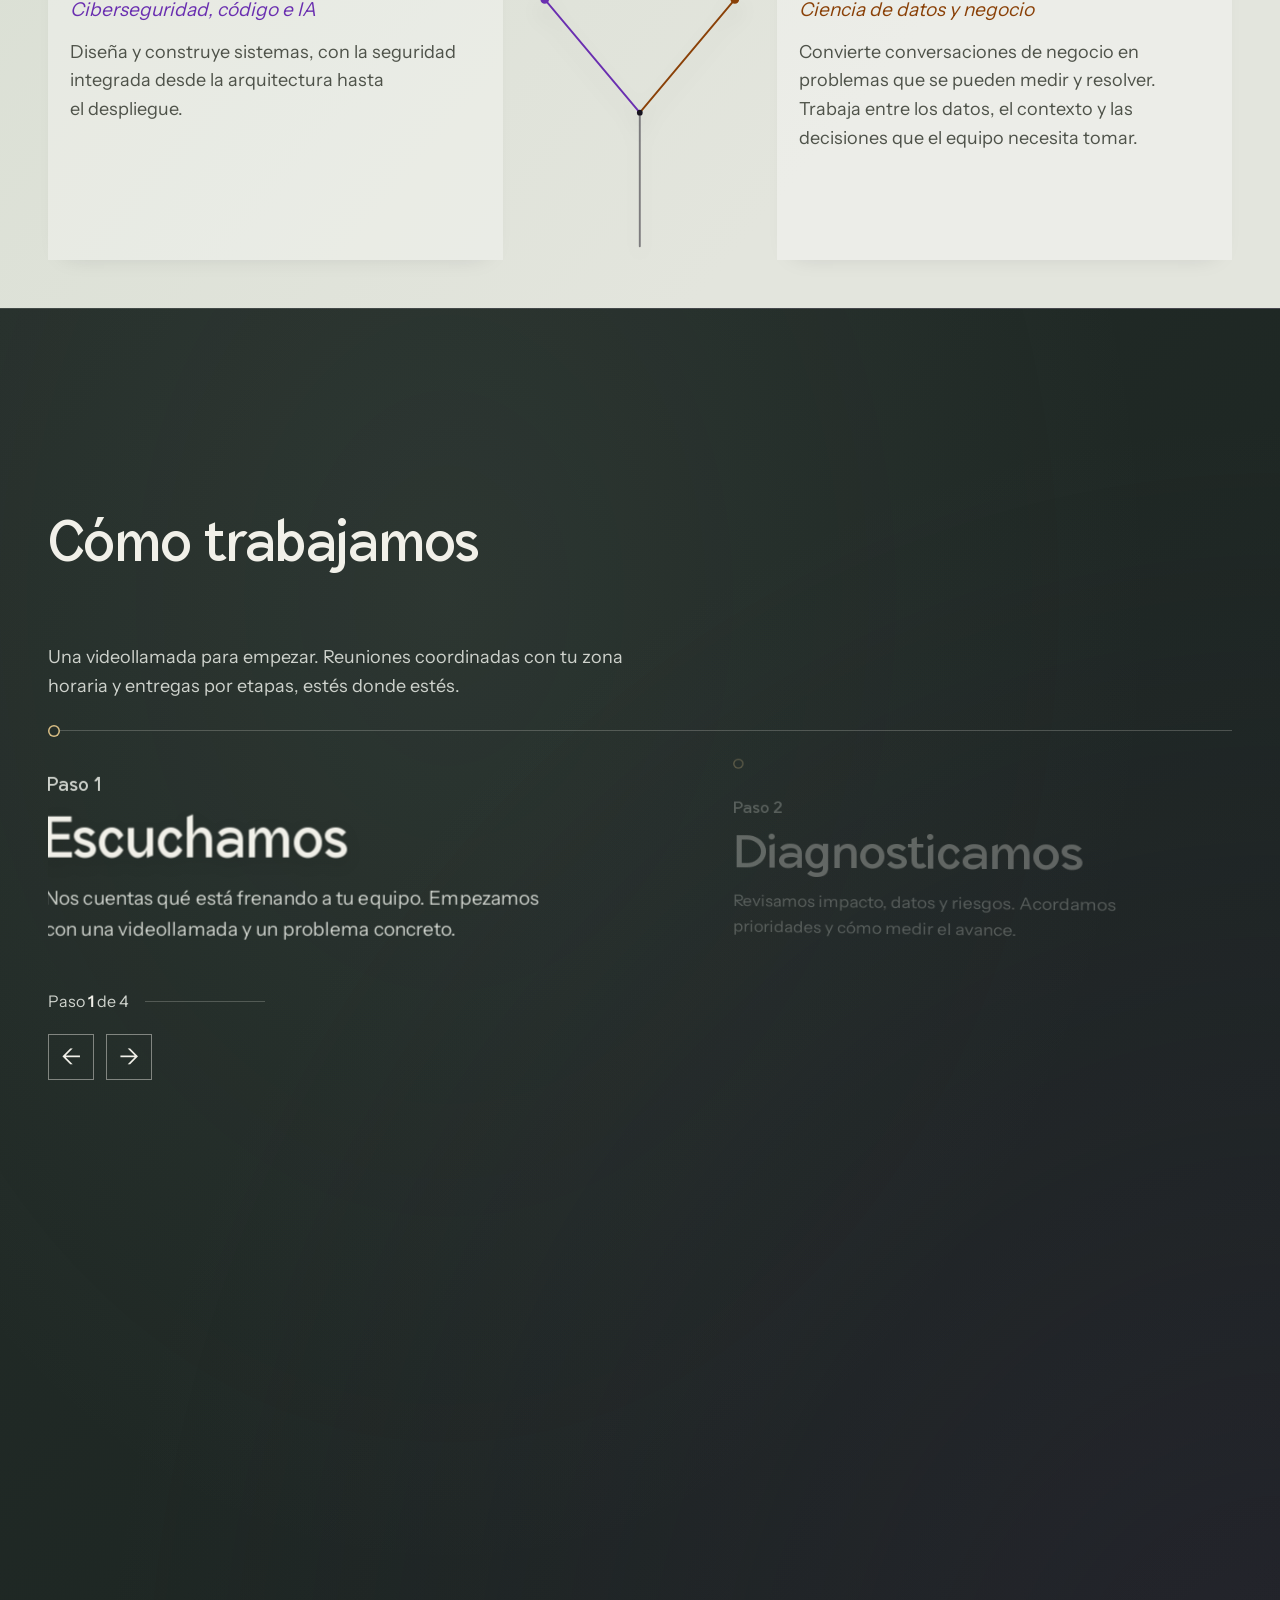
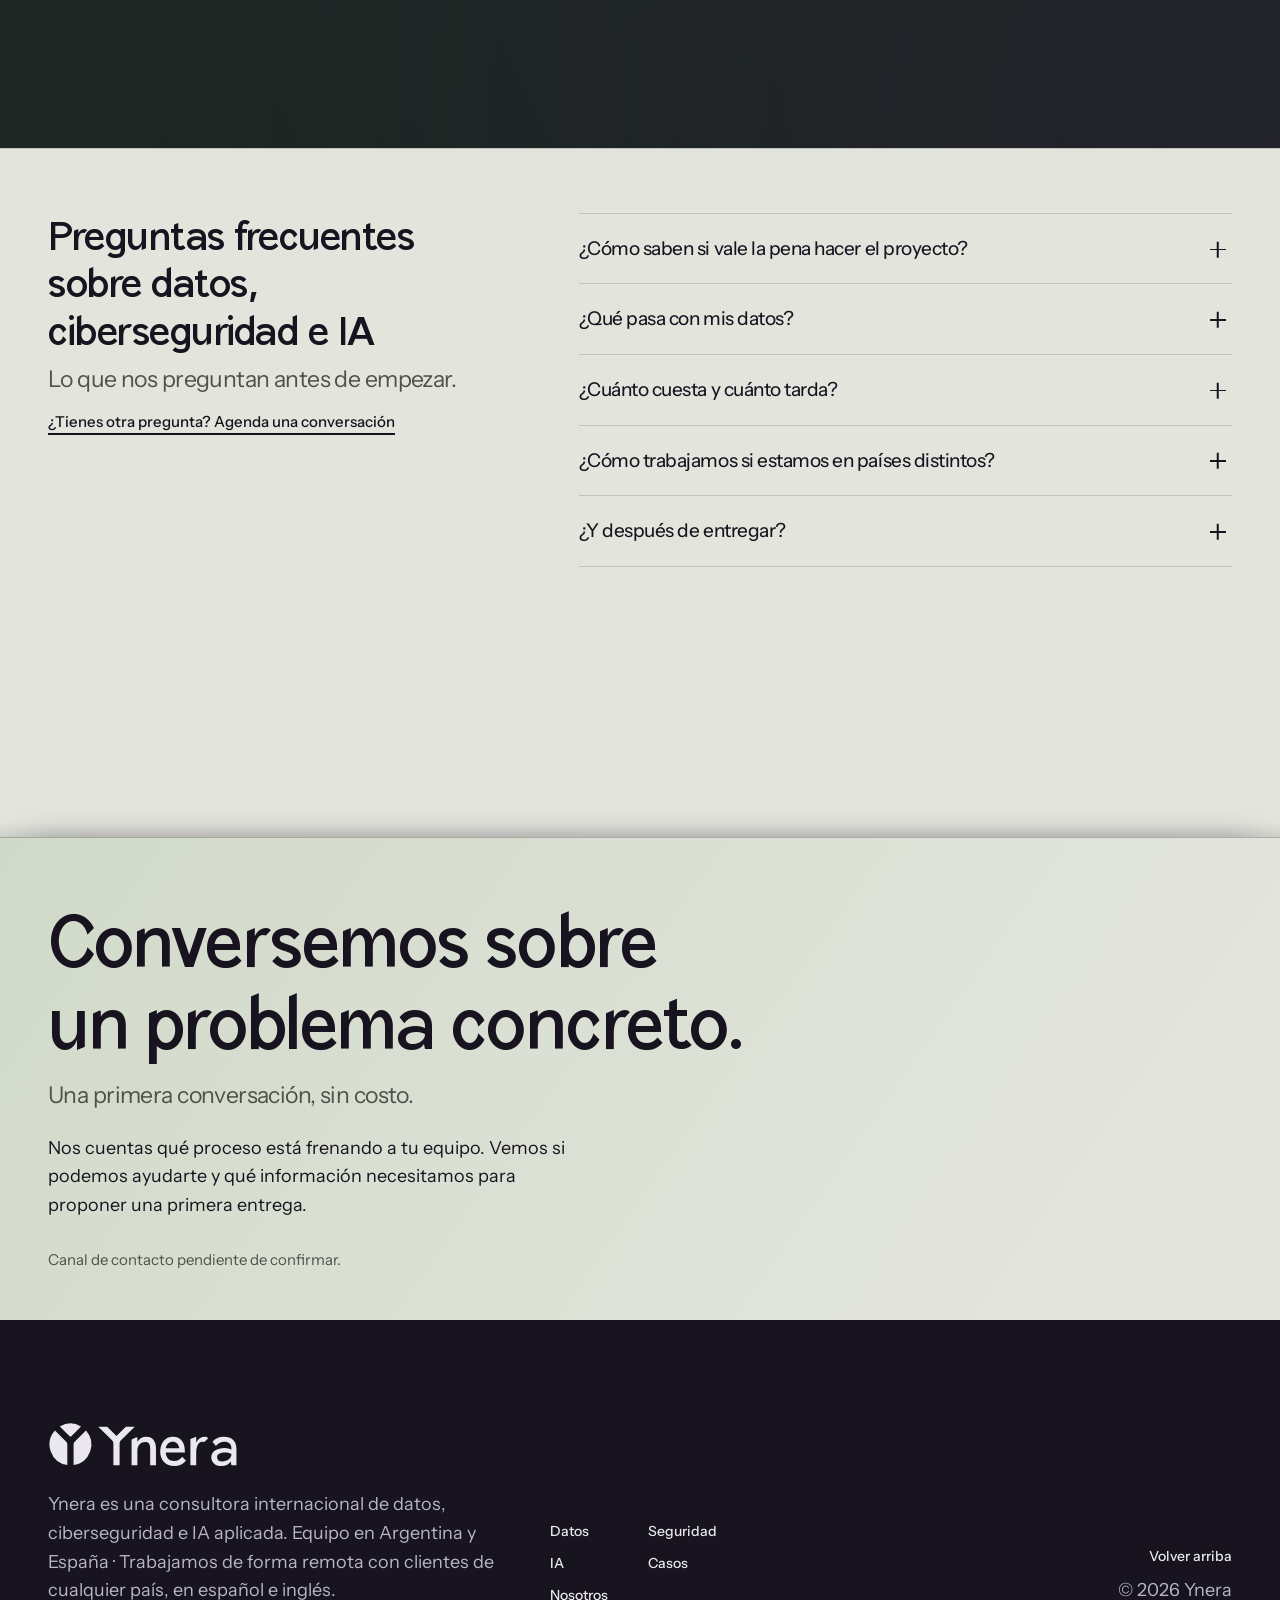
==== commit eb890952: "Drop unused Bifurca preload, tighten Rama notes Co-Authored-By: Claude Fable 5.1 <noreply@anthropic." ====
--- a/index.html
+++ b/index.html
@@ -133,7 +133,6 @@
     }
   ]
 }</script>
-<link rel="preload" href="fonts/ynera-bifurca.woff2?v=2" as="font" type="font/woff2" crossorigin>
 <style>
 /* Sistema tipográfico: Bifurca Display original en titulares; Instrument Sans OFL
    para lectura y controles; Piazzolla italic sólo en la anotación botánica. */
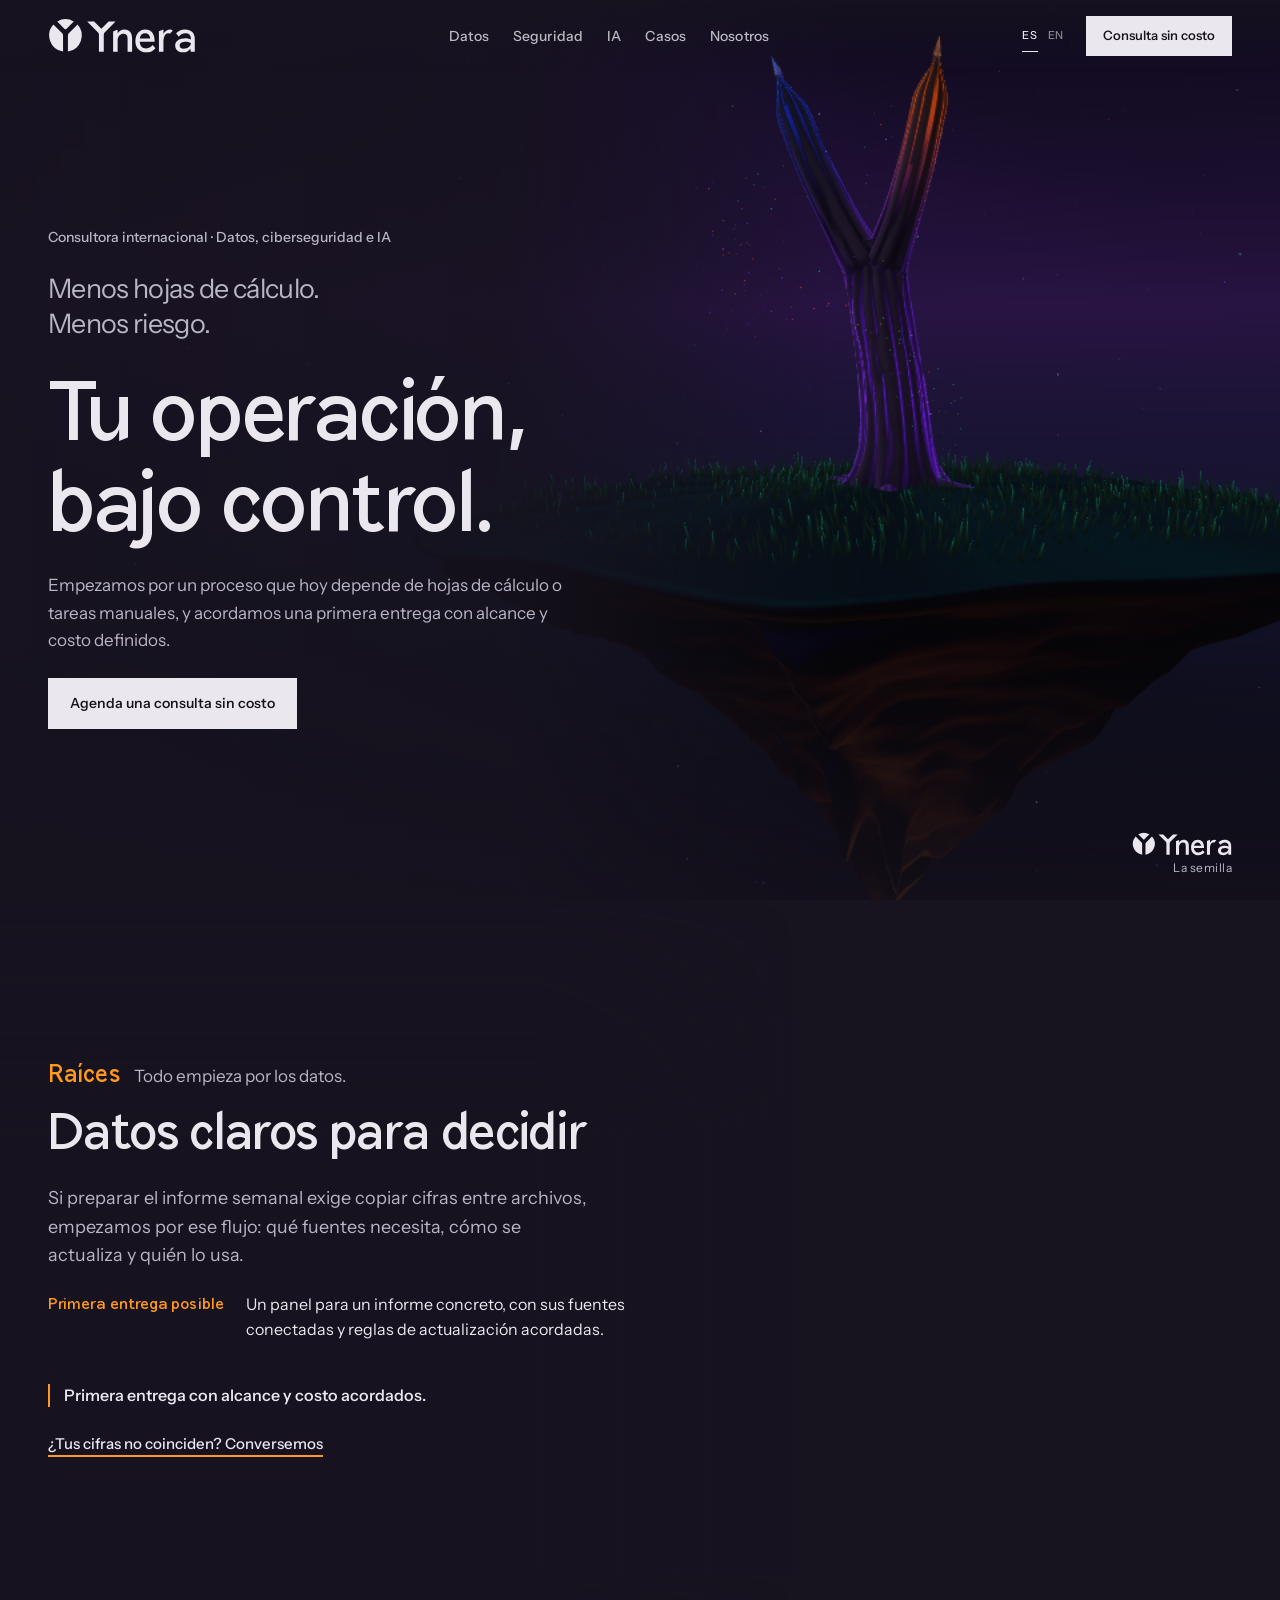
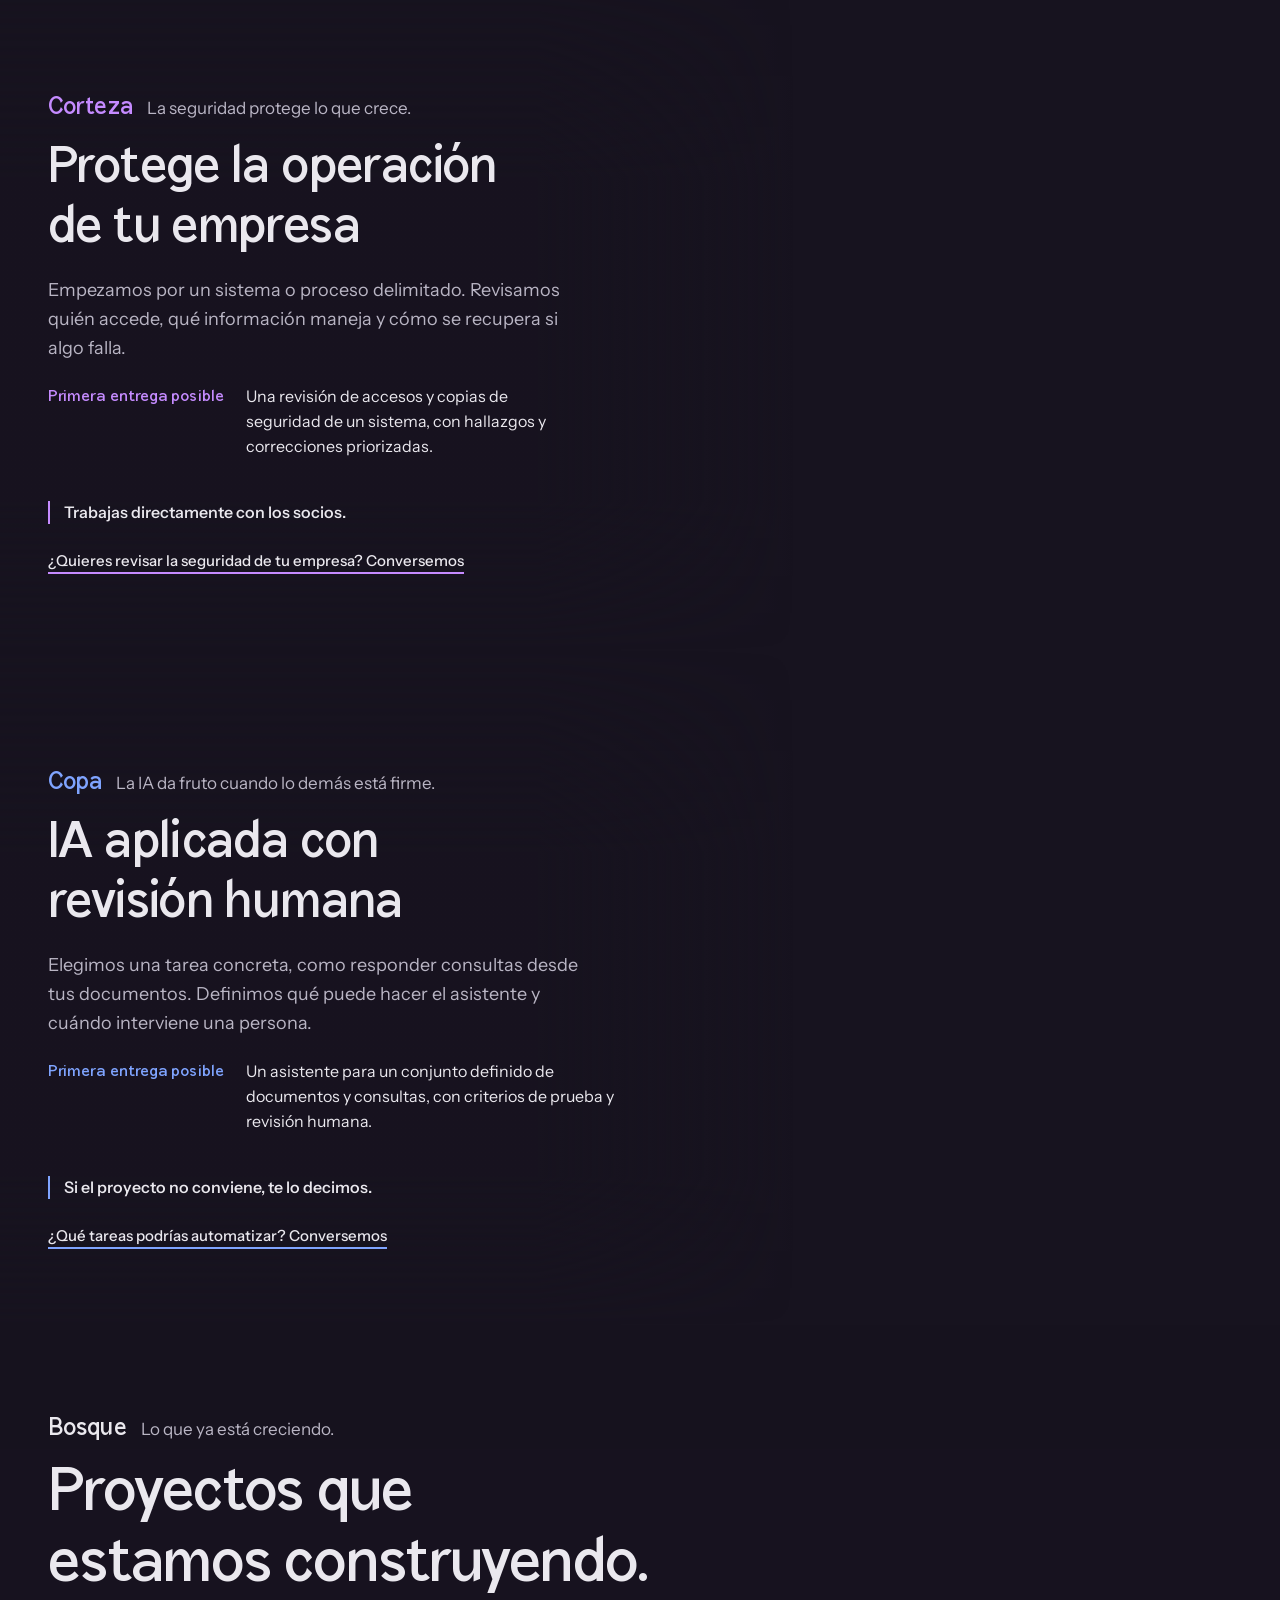
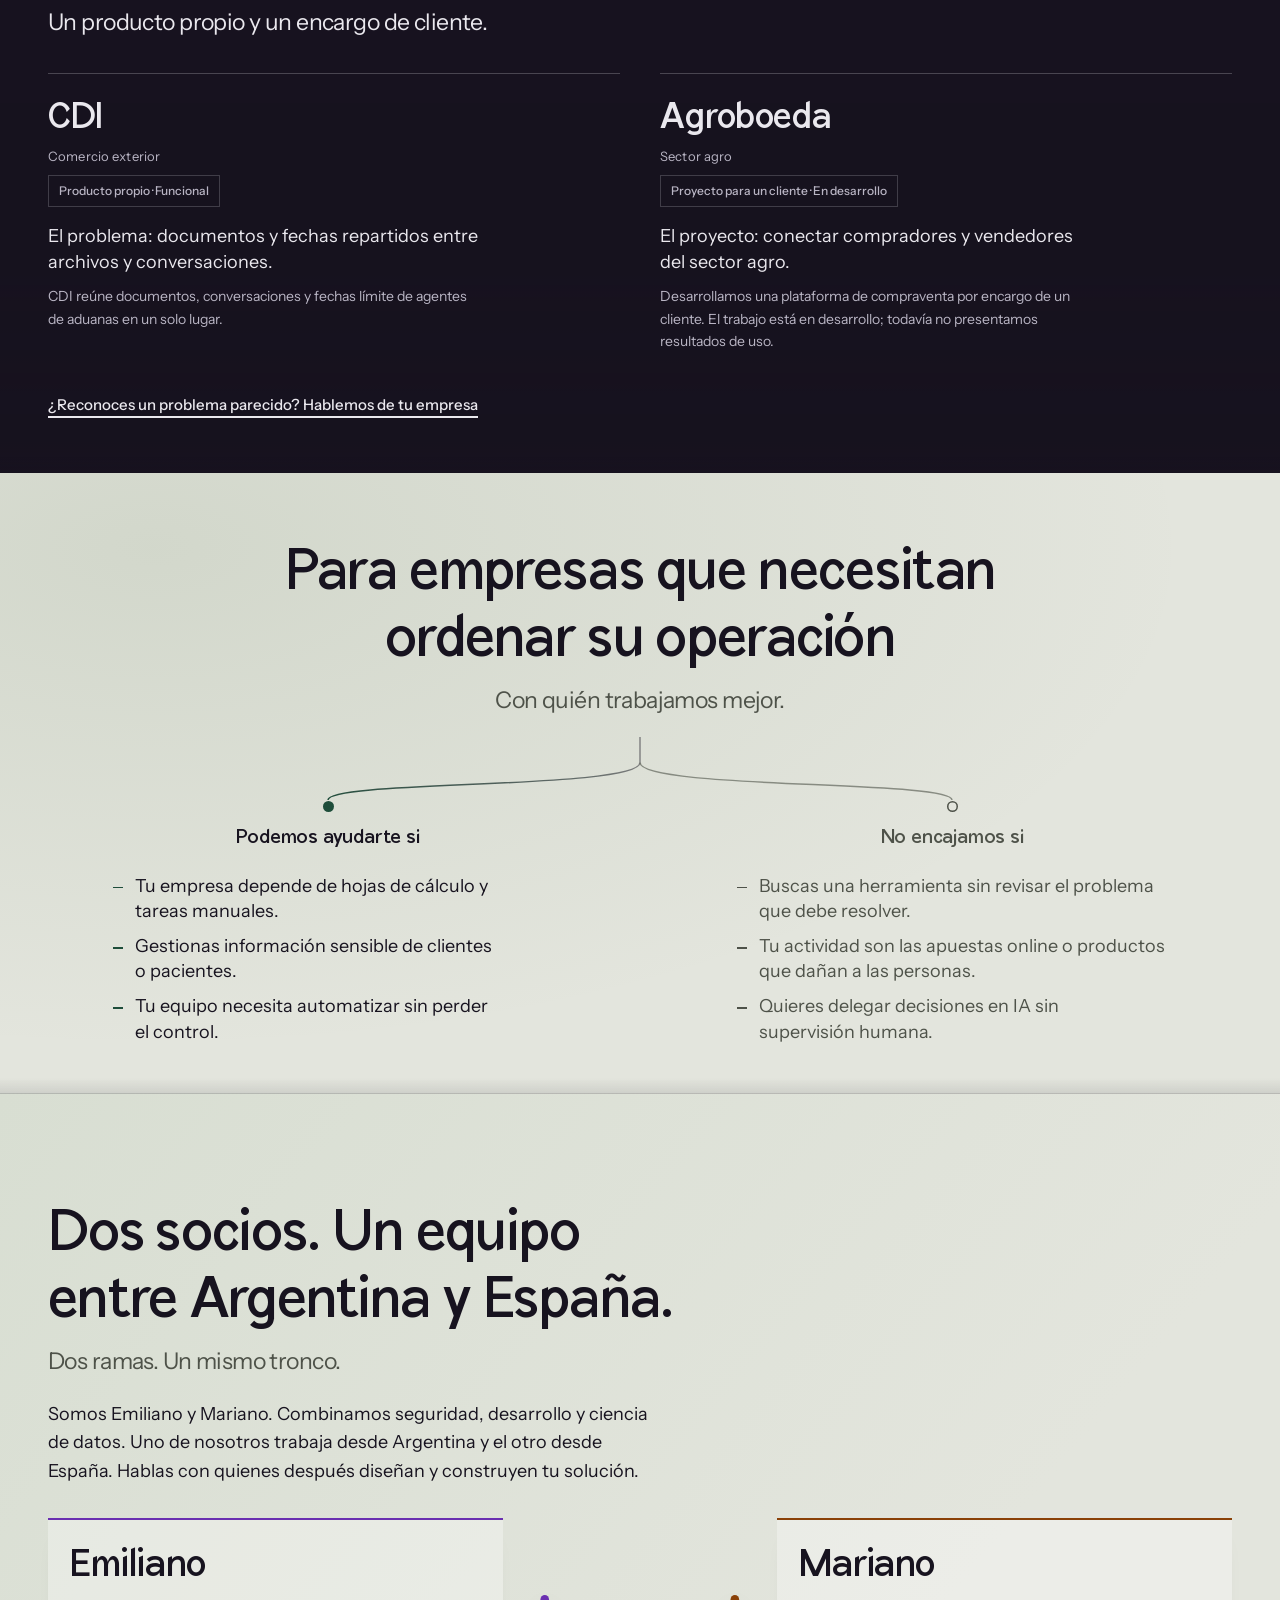
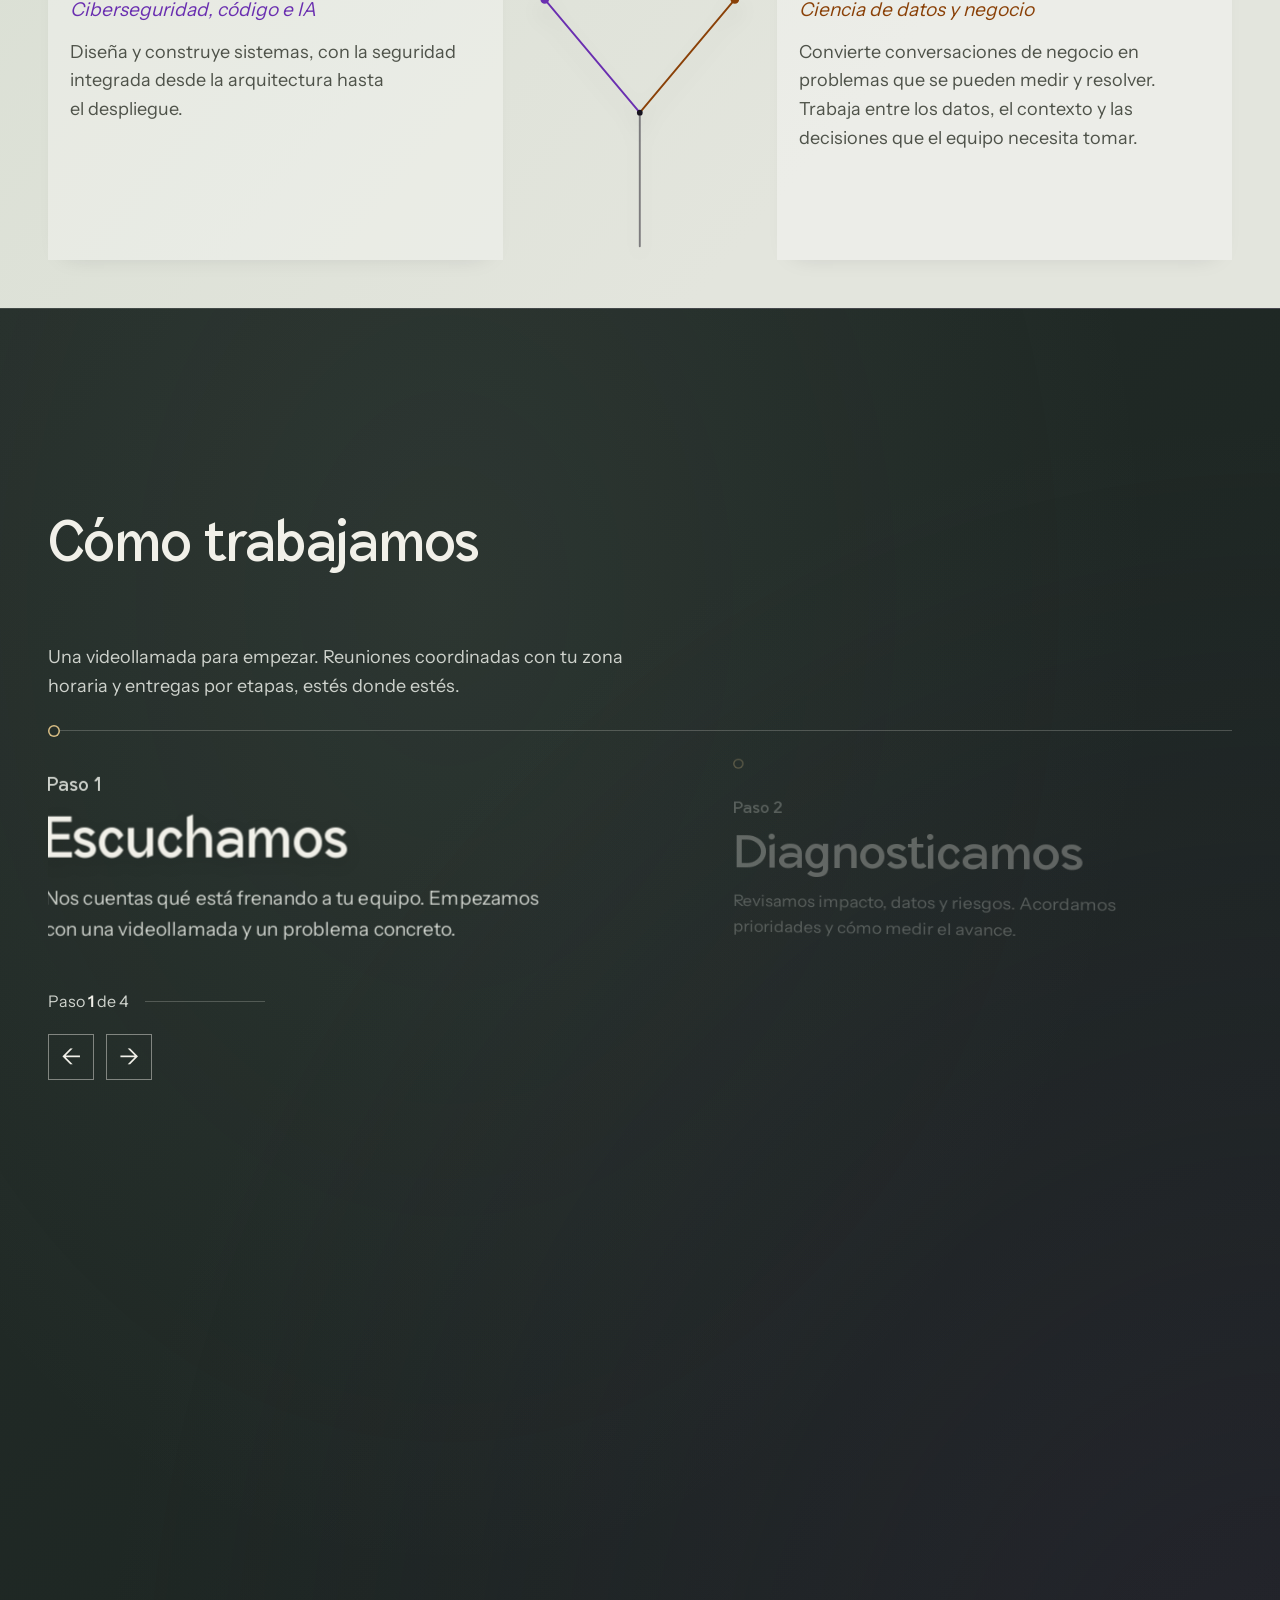
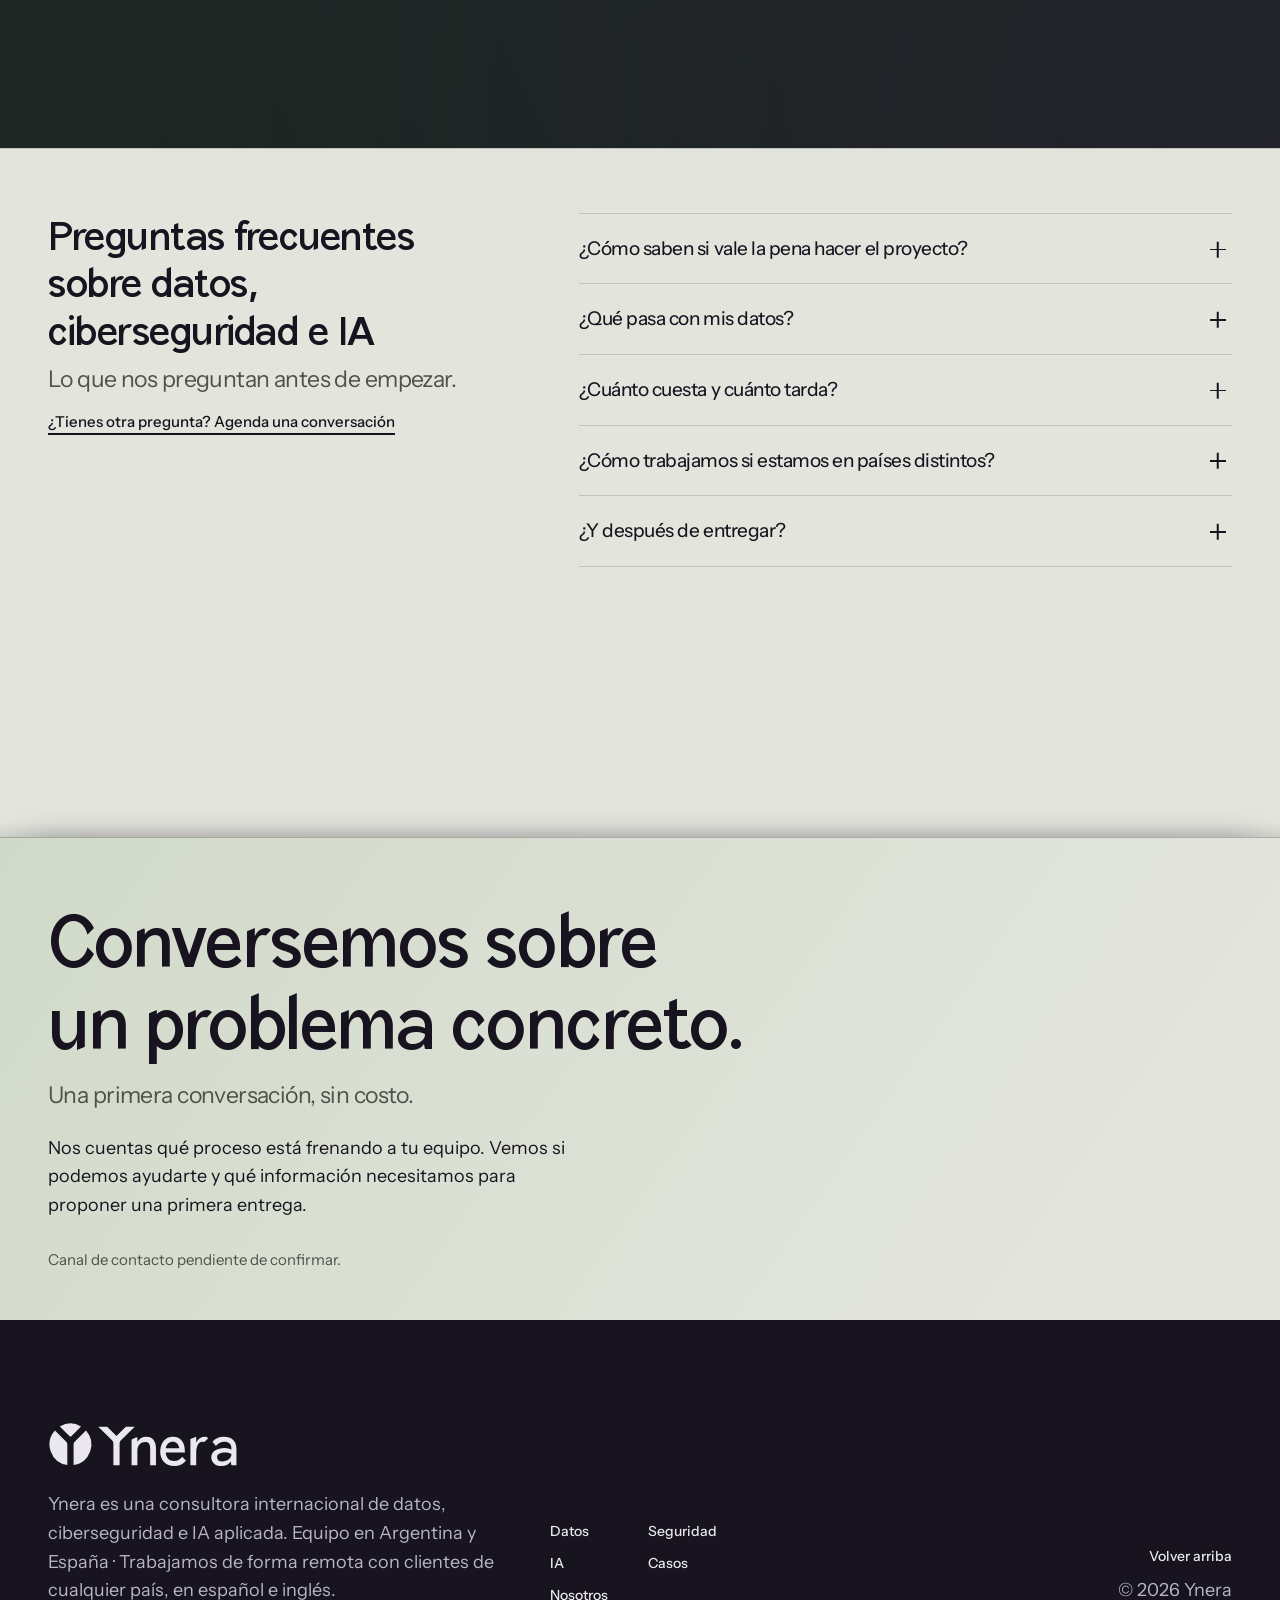
==== commit 6775bf87: "Keep the tree visible on mobile with a fixed top window Co-Authored-By: Claude Fable 5.1 <noreply@an" ====
--- a/index.html
+++ b/index.html
@@ -498,7 +498,7 @@
   *,*::before,*::after{transition:none!important;animation:none!important}
 }
 </style>
-<link rel="stylesheet" href="typography.css?v=rama-1">
+<link rel="stylesheet" href="typography.css?v=movil-1">
 
 
 </head>
--- a/typography.css
+++ b/typography.css
@@ -254,3 +254,23 @@
 .audience{font:500 14px/1.5 var(--f);letter-spacing:0;text-transform:none}
 #bosque .case .sector{font-size:13px;letter-spacing:.01em;text-transform:none}
 .kicker b{letter-spacing:.005em}
+
+/* Móvil: el árbol queda siempre a la vista en una ventana superior y el texto pasa por debajo.
+   Antes el texto y sus velos tapaban la escena durante casi todo el recorrido. */
+@media (max-width:980px){
+  .story{--win:31%;--fade:41%}
+  .plate{z-index:2;pointer-events:none;-webkit-mask-image:linear-gradient(180deg,#000 0,#000 var(--win),rgb(0 0 0/.14) var(--fade),rgb(0 0 0/.14) 100%);mask-image:linear-gradient(180deg,#000 0,#000 var(--win),rgb(0 0 0/.14) var(--fade),rgb(0 0 0/.14) 100%)}
+  .plate::after{background:none}
+  .chap.hero{padding-block:39svh 16px}
+  .chap:not(.hero){padding-top:40svh;min-height:0}
+  .chap:not(.hero)::before{background:none}
+  .chap-card{background:none;padding:0 18px 26px;text-shadow:none}
+}
+@media (max-width:980px) and (max-height:620px){
+  .story{--win:26%;--fade:36%}
+  .chap.hero{padding-block:34svh 16px}
+  .chap.hero .hero-lede{font-size:16px}
+}
+@media (max-width:360px){
+  .mbar .btn{font-size:14px;padding:13px 10px}
+}
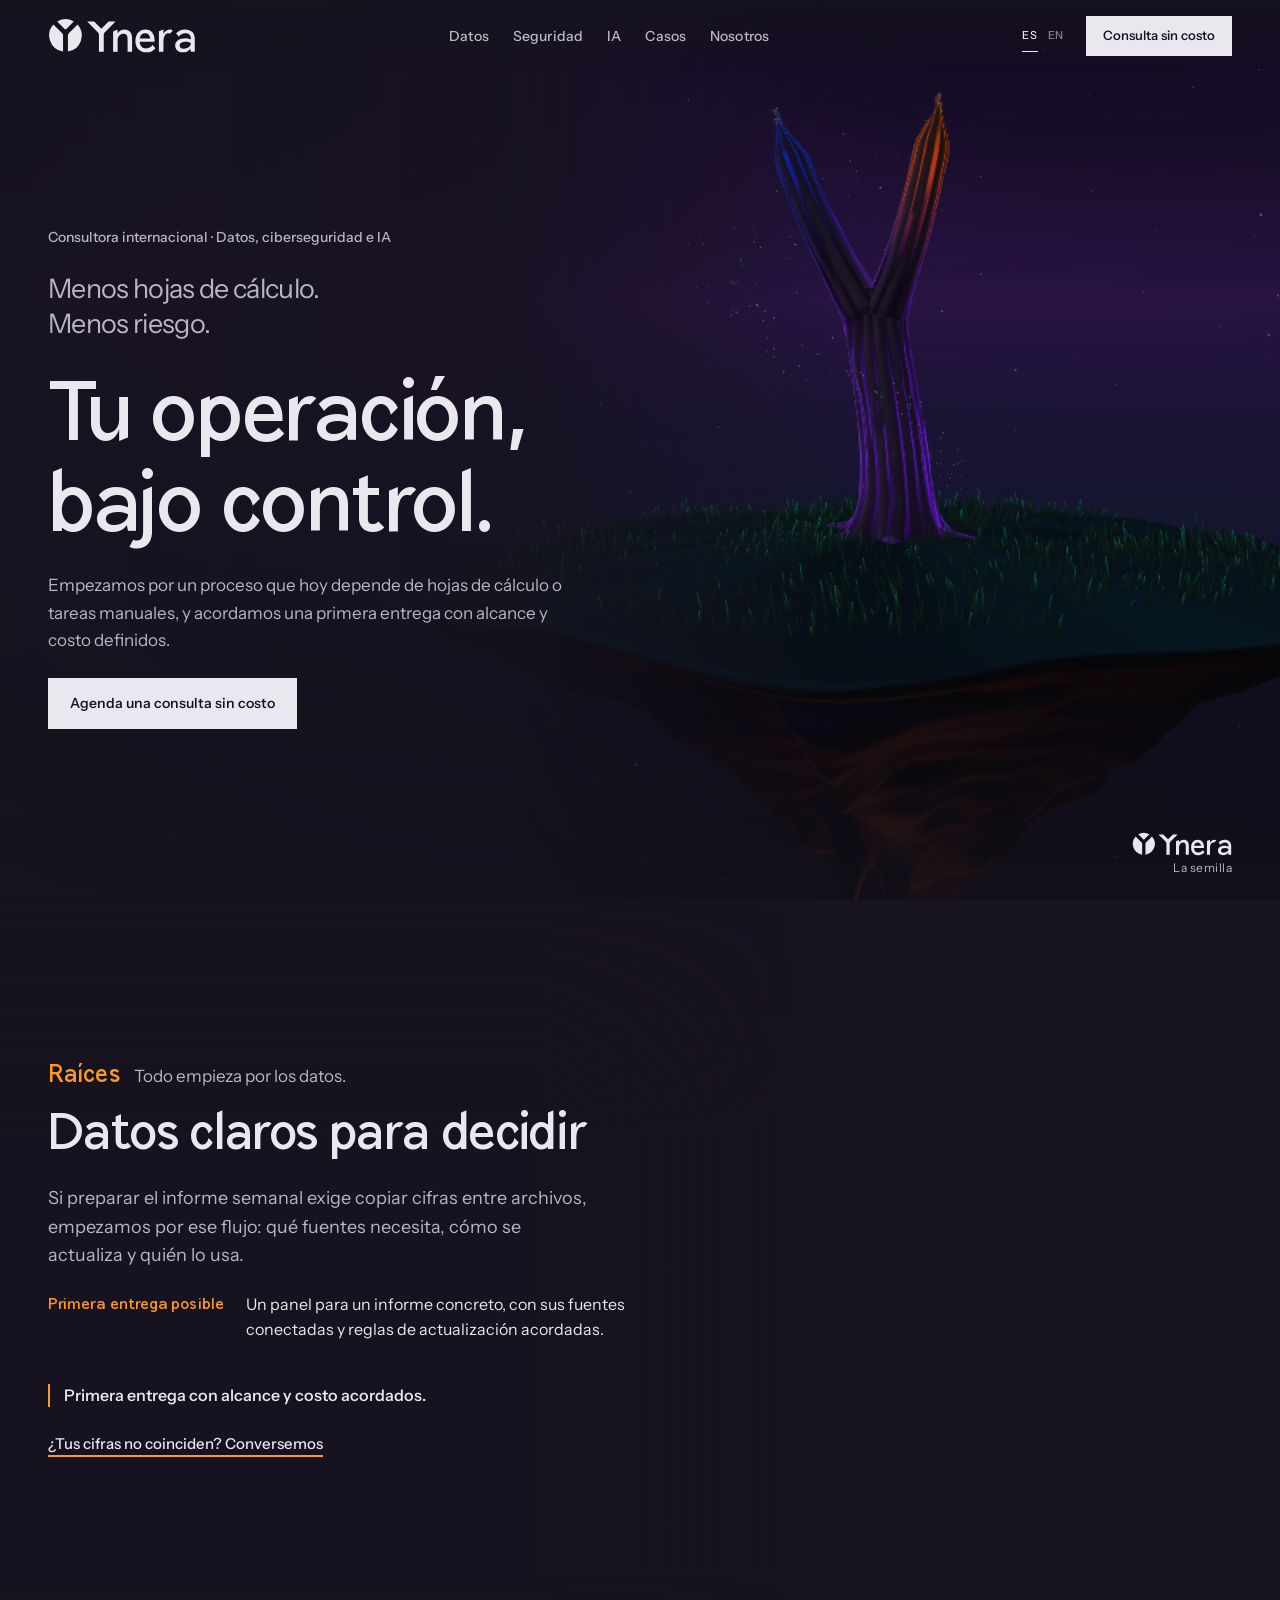
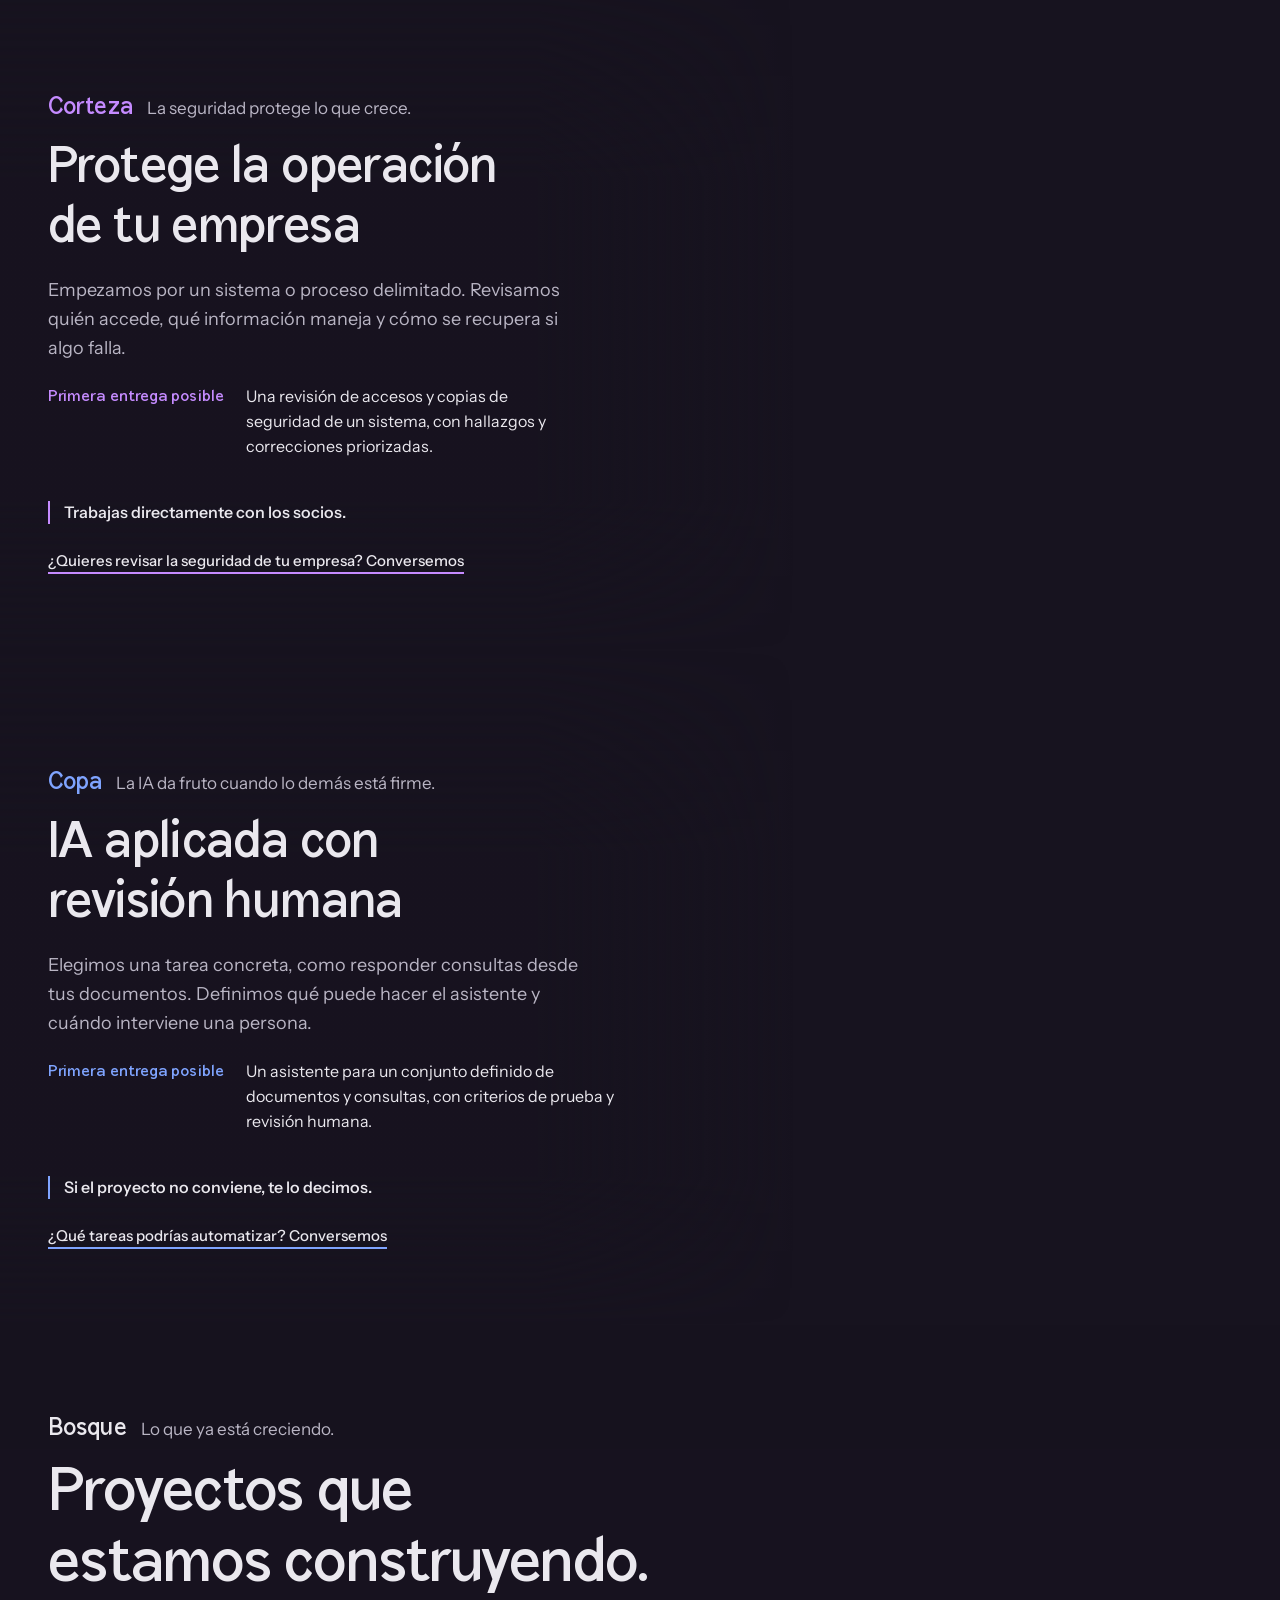
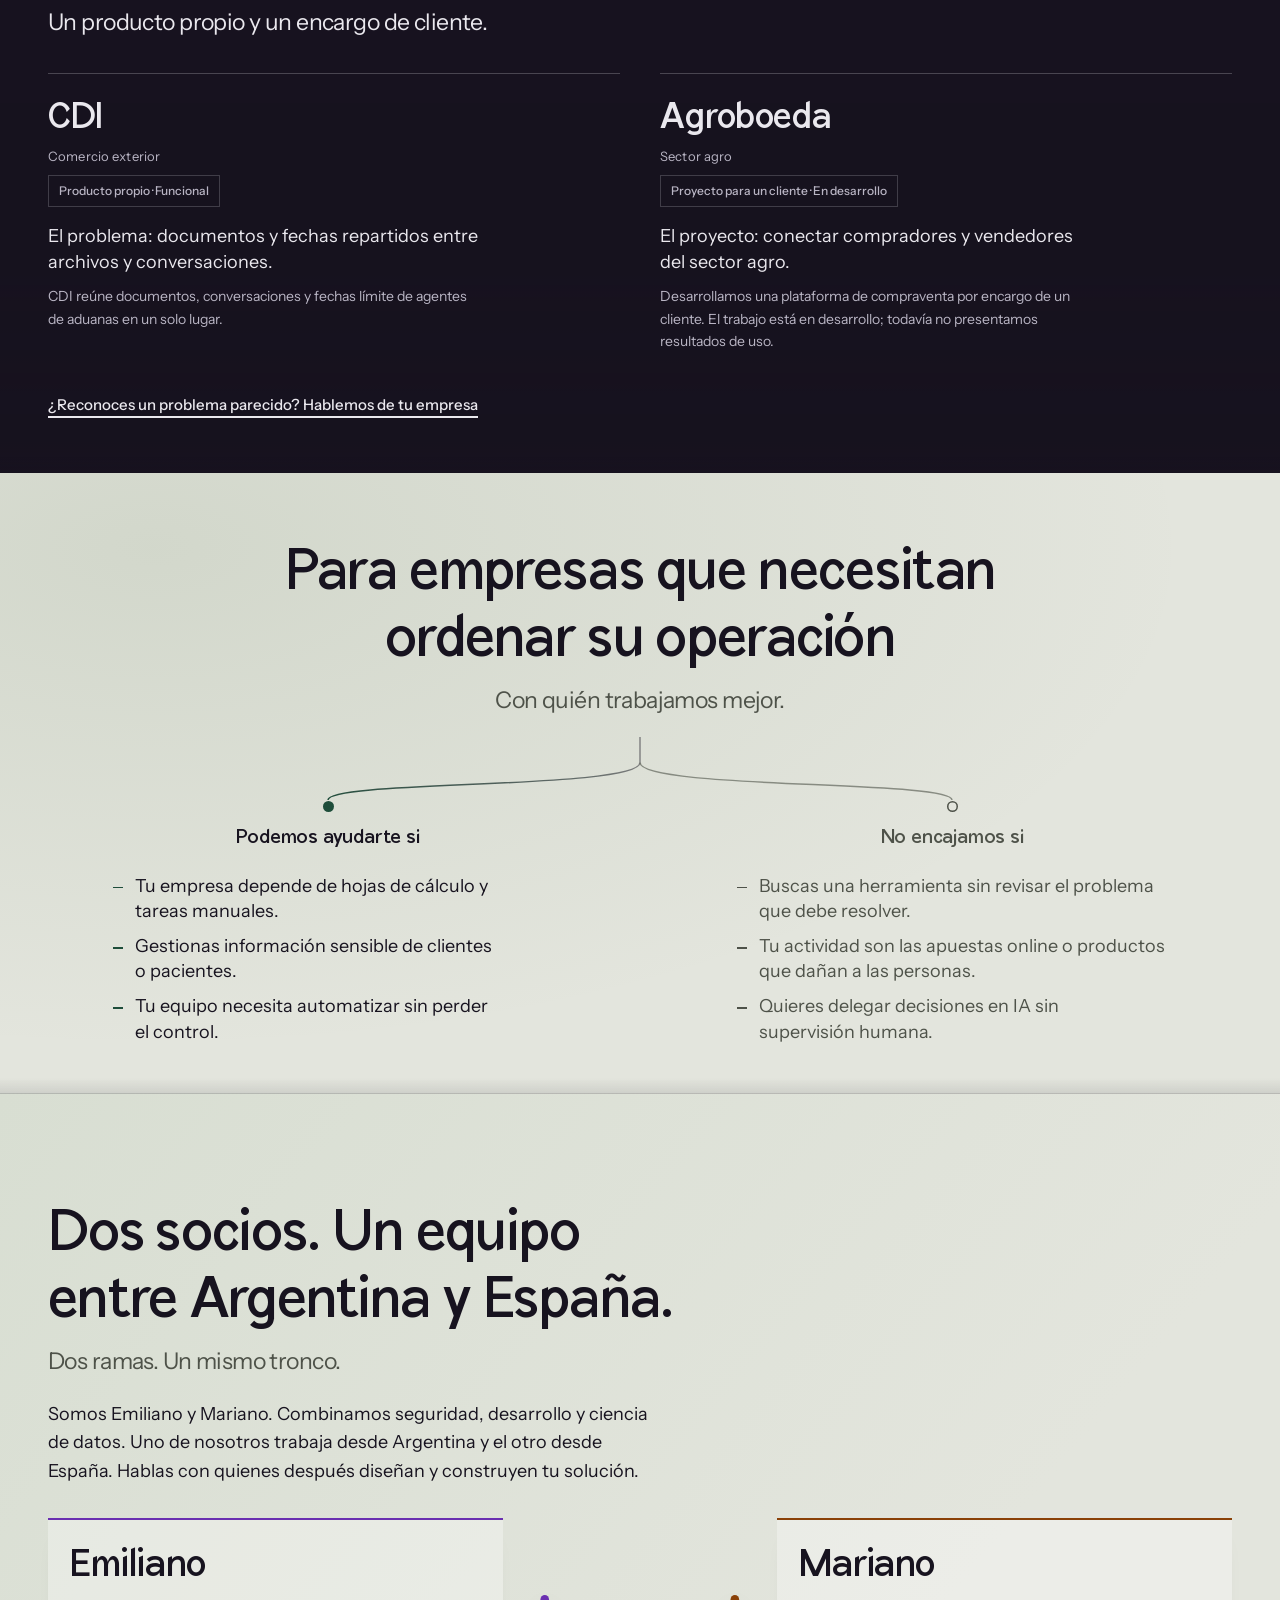
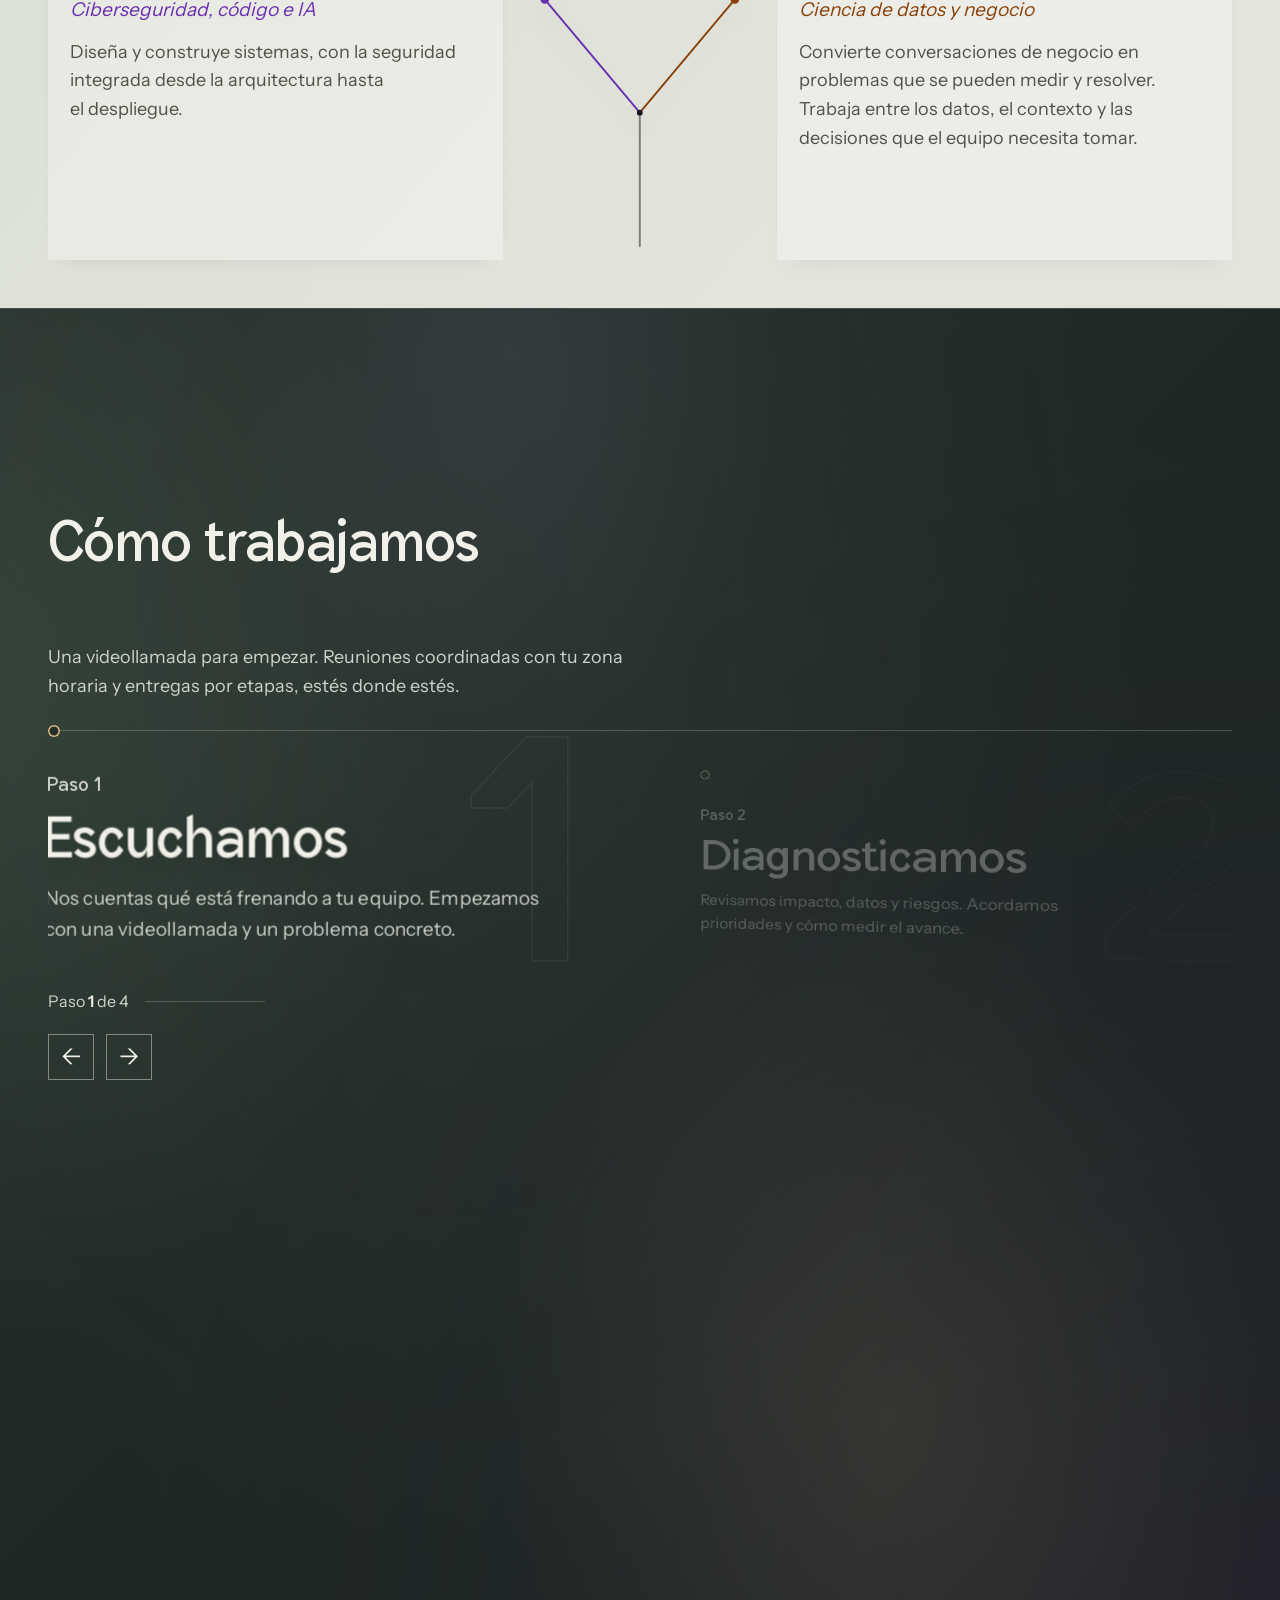
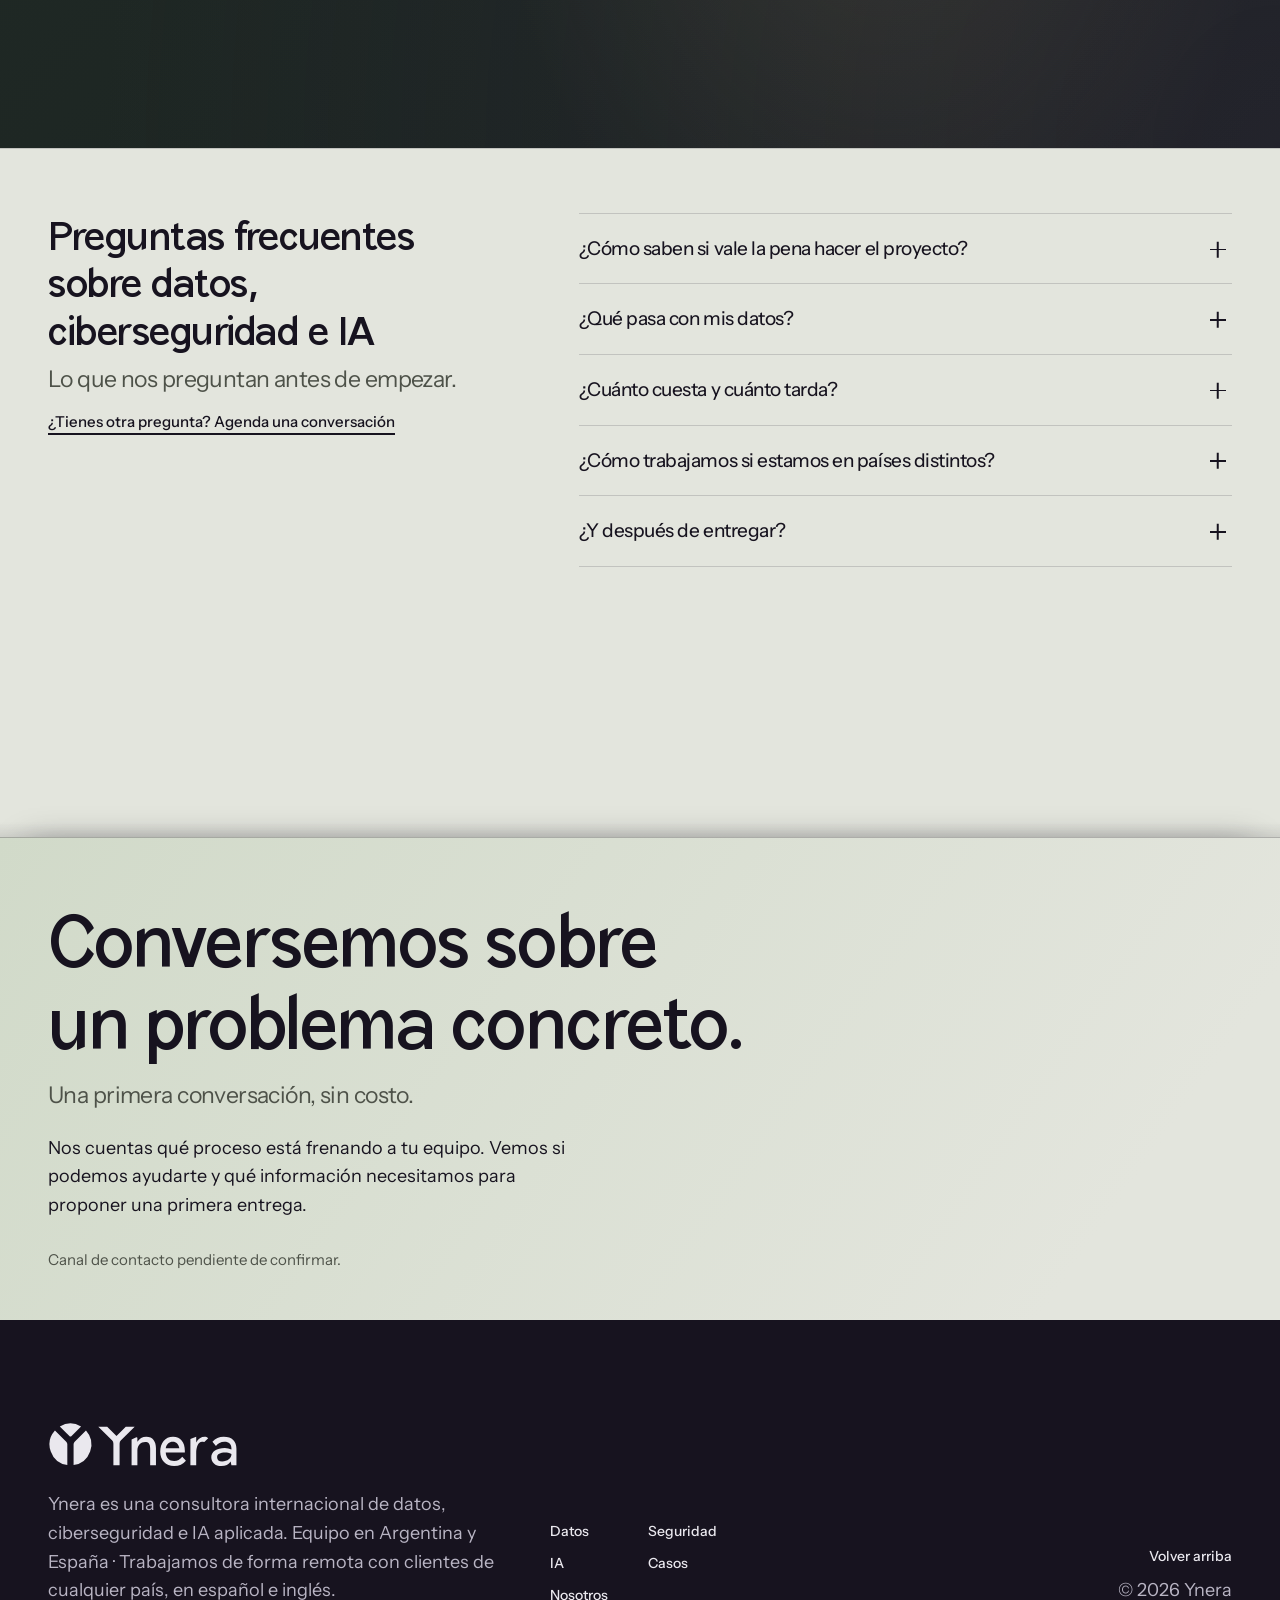
==== commit bcf7c7ff: "Make the process carousel cinematic: riding light, depth numerals, staged takes Co-Authored-By: Clau" ====
--- a/index.html
+++ b/index.html
@@ -498,7 +498,7 @@
   *,*::before,*::after{transition:none!important;animation:none!important}
 }
 </style>
-<link rel="stylesheet" href="typography.css?v=movil-1">
+<link rel="stylesheet" href="typography.css?v=cine-1">
 
 
 </head>
@@ -751,7 +751,7 @@
 
 
 <script src="tree.js?v=entry3" defer></script>
-<script src="lower-motion.js?v=story-commitments1" defer></script>
+<script src="lower-motion.js?v=cine-2" defer></script>
 <script src="motion.js?v=story-commitments1" defer></script>
 <script src="language-data.js?v=internacional1" defer></script>
 <script src="language.js?v=internacional1" defer></script>
--- a/typography.css
+++ b/typography.css
@@ -274,3 +274,25 @@
 @media (max-width:360px){
   .mbar .btn{font-size:14px;padding:13px 10px}
 }
+
+/* Proceso cinematográfico: sólo cuando lower-motion.js añade .cine (nunca con movimiento reducido). */
+#proceso.cine{overflow:clip}
+#proceso.cine>.wrap{position:relative;z-index:1}
+#proceso.cine::before{content:"";position:absolute;inset:-12% -35%;pointer-events:none;background:radial-gradient(34% 52% at 28% 32%,rgb(126 170 138/.17),transparent 70%),radial-gradient(26% 42% at 72% 72%,rgb(217 190 133/.11),transparent 70%),radial-gradient(18% 30% at 55% 12%,rgb(141 120 190/.10),transparent 70%);translate:calc(var(--p,0) * -20%) 0;animation:proc-drift 14s ease-in-out infinite alternate}
+@keyframes proc-drift{from{transform:translate3d(-2%,-2%,0) scale(1)}to{transform:translate3d(3%,3%,0) scale(1.08)}}
+#proceso.cine .steps{counter-reset:paso}
+#proceso.cine .step{counter-increment:paso}
+#proceso.cine .step:nth-child(2){--i:0}#proceso.cine .step:nth-child(3){--i:1}#proceso.cine .step:nth-child(4){--i:2}#proceso.cine .step:nth-child(5){--i:3}
+#proceso.cine .step::before{content:counter(paso);position:absolute;z-index:-1;right:4%;top:-.1em;font:400 clamp(190px,25vw,360px)/1 "Ynera Rama",var(--f);color:transparent;-webkit-text-stroke:1.5px rgb(241 240 233/.13);pointer-events:none;translate:calc((var(--p,0) * 3 - var(--i,0)) * -90px) 0;opacity:.55;transition:opacity .7s var(--ease),-webkit-text-stroke-color .7s var(--ease)}
+#proceso.cine .step.now::before{opacity:1;-webkit-text-stroke-color:rgb(217 190 133/.42)}
+#proceso.cine .steps .step>h3,#proceso.cine .steps .step>p,#proceso.cine .steps .step>.step-n{transition:transform .8s var(--ease),opacity .8s var(--ease),letter-spacing .8s var(--ease)}
+#proceso.cine .steps .step:not(.take)>.step-n{opacity:.45}
+#proceso.cine .steps .step:not(.take)>h3{transform:translate3d(0,30px,24px);letter-spacing:.025em}
+#proceso.cine .steps .step:not(.take)>p{opacity:0;transform:translate3d(0,26px,12px)}
+#proceso.cine .steps .step.take>h3{transition-delay:.1s}
+#proceso.cine .steps .step.take>p{transition-delay:.26s}
+.car-light{position:absolute;left:0;top:5px;width:0;height:0;margin:0;padding:0;list-style:none;pointer-events:none;opacity:0;transition:opacity .6s}
+.car-light.lit{opacity:1}
+.car-light::before{content:"";position:absolute;left:-110px;top:-110px;width:220px;height:220px;background:radial-gradient(circle,rgb(255 230 170/.5),rgb(217 190 133/.16) 28%,transparent 62%);mix-blend-mode:screen}
+.car-light::after{content:"";position:absolute;right:0;top:-1px;width:190px;height:3px;border-radius:3px;background:linear-gradient(90deg,transparent,#ffe9b8);box-shadow:0 0 12px rgb(255 226 160/.7)}
+@media(max-width:599px){#proceso.cine .step::before{font-size:170px;right:8%;top:.1em}}
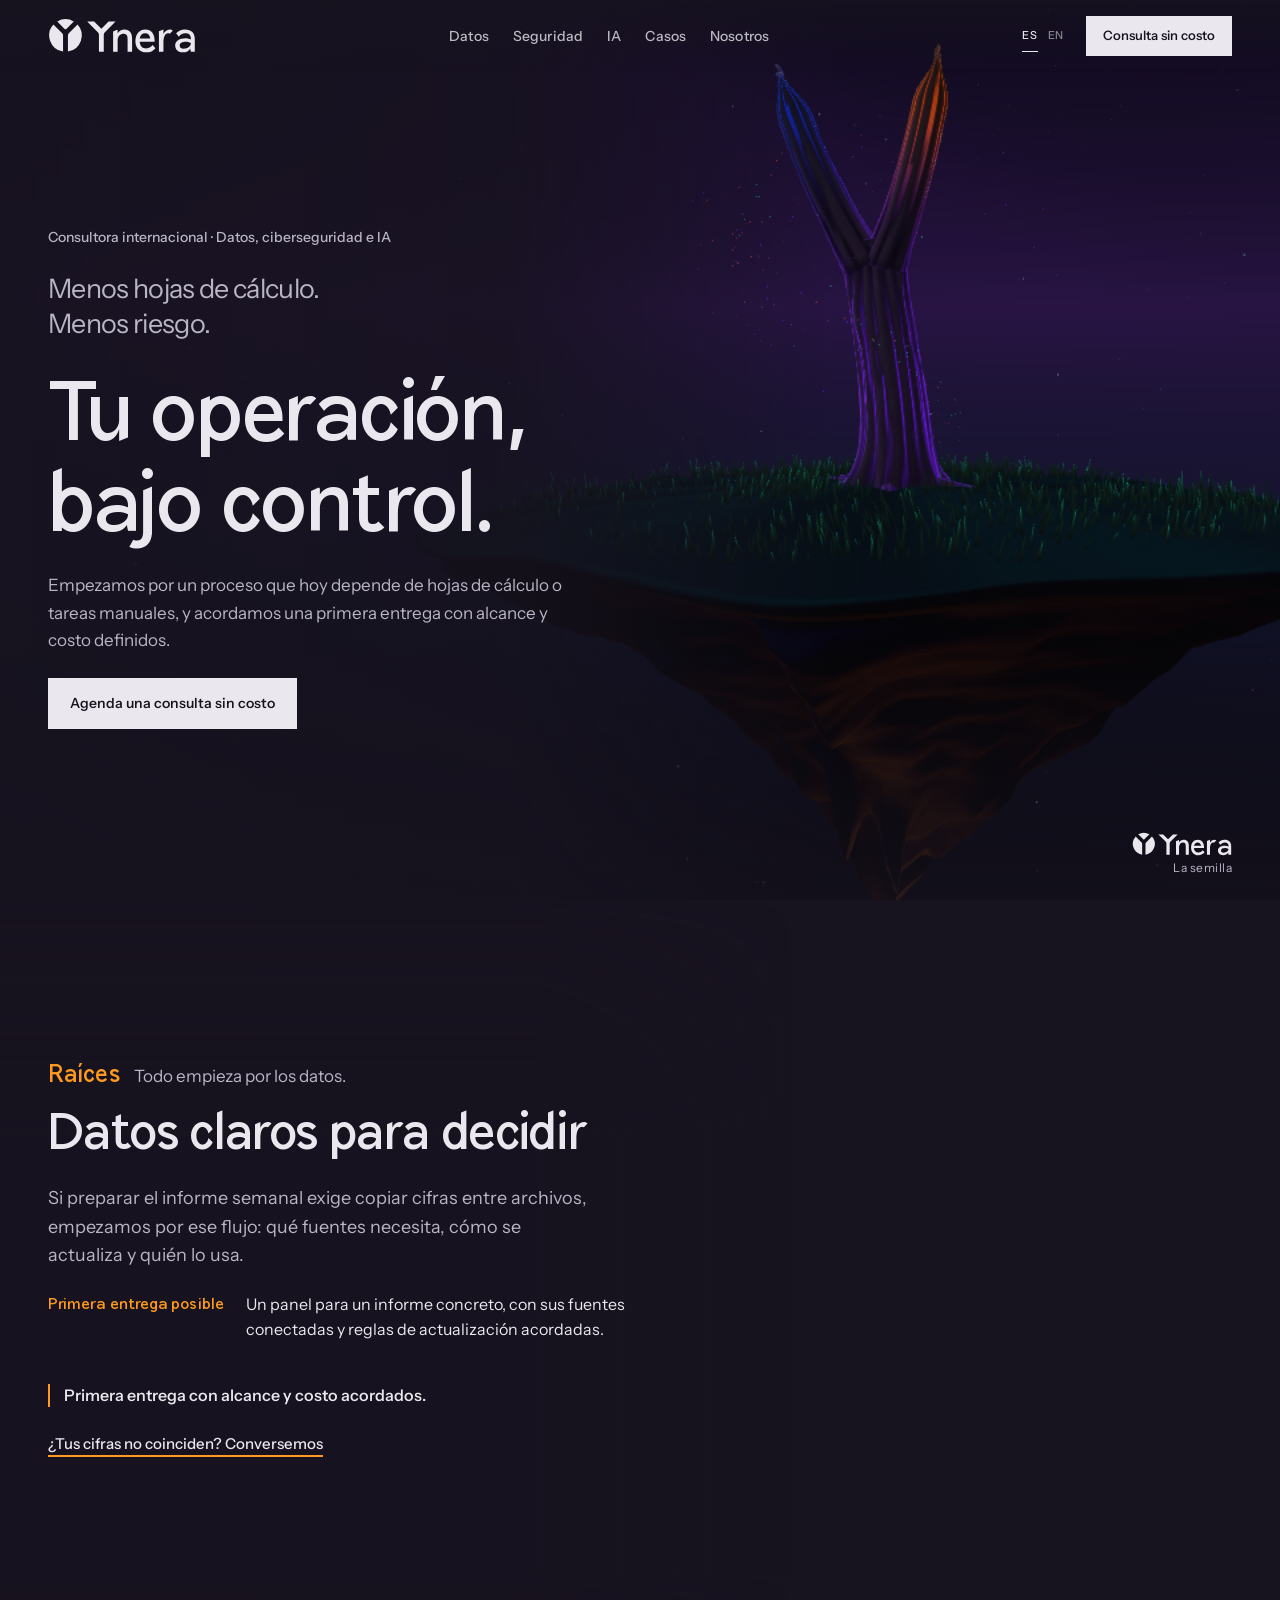
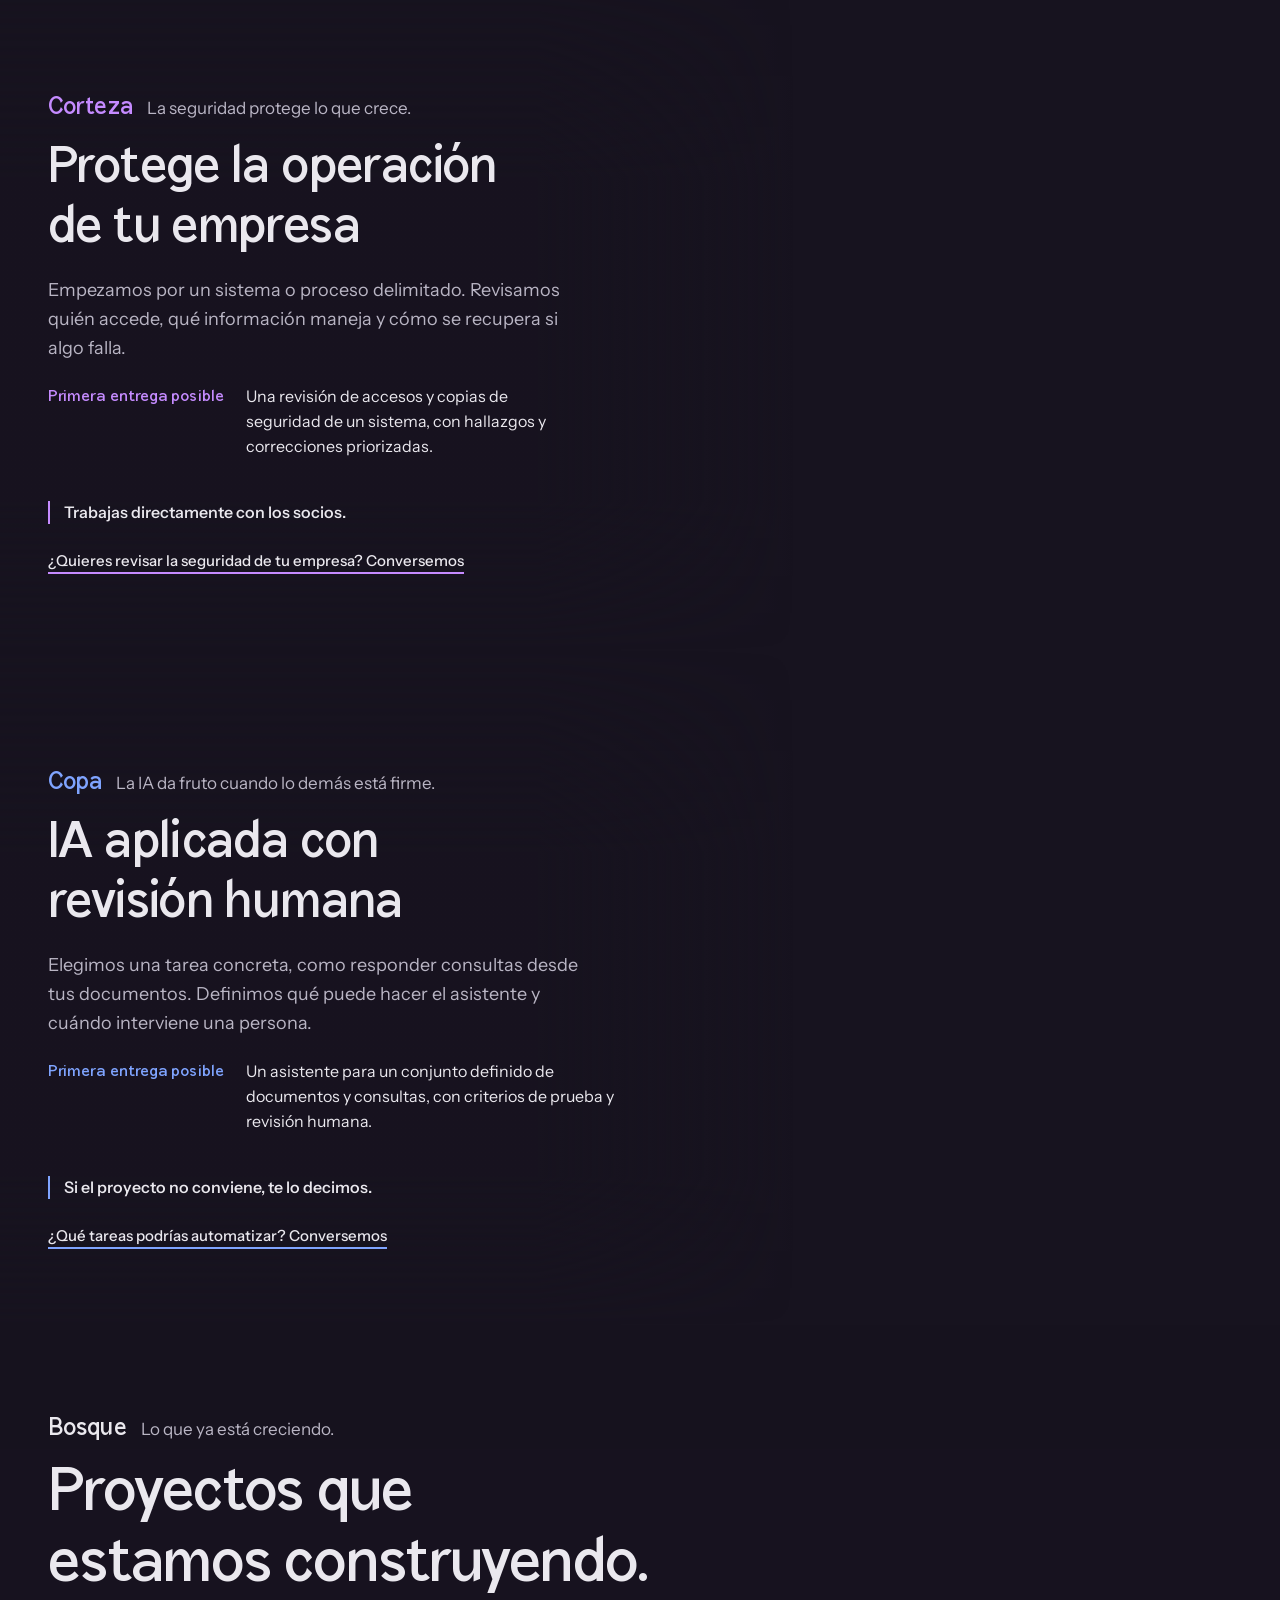
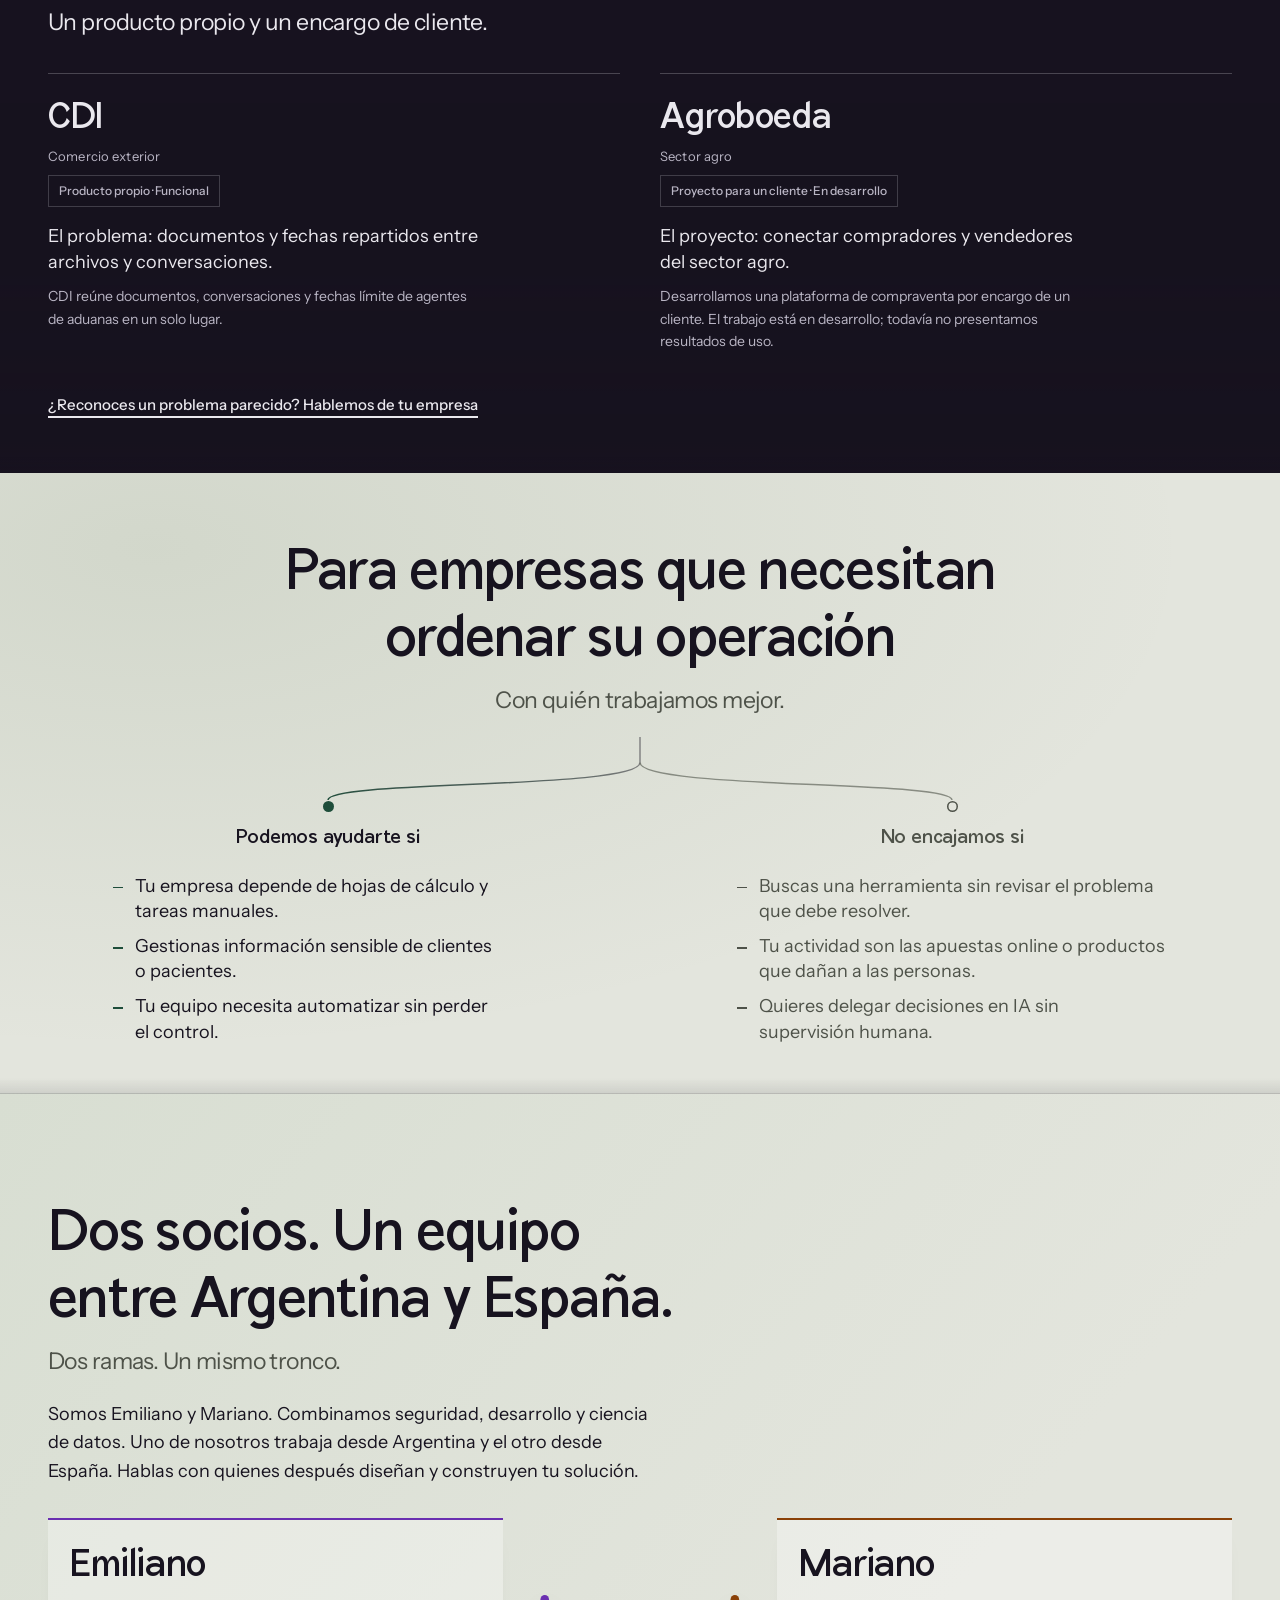
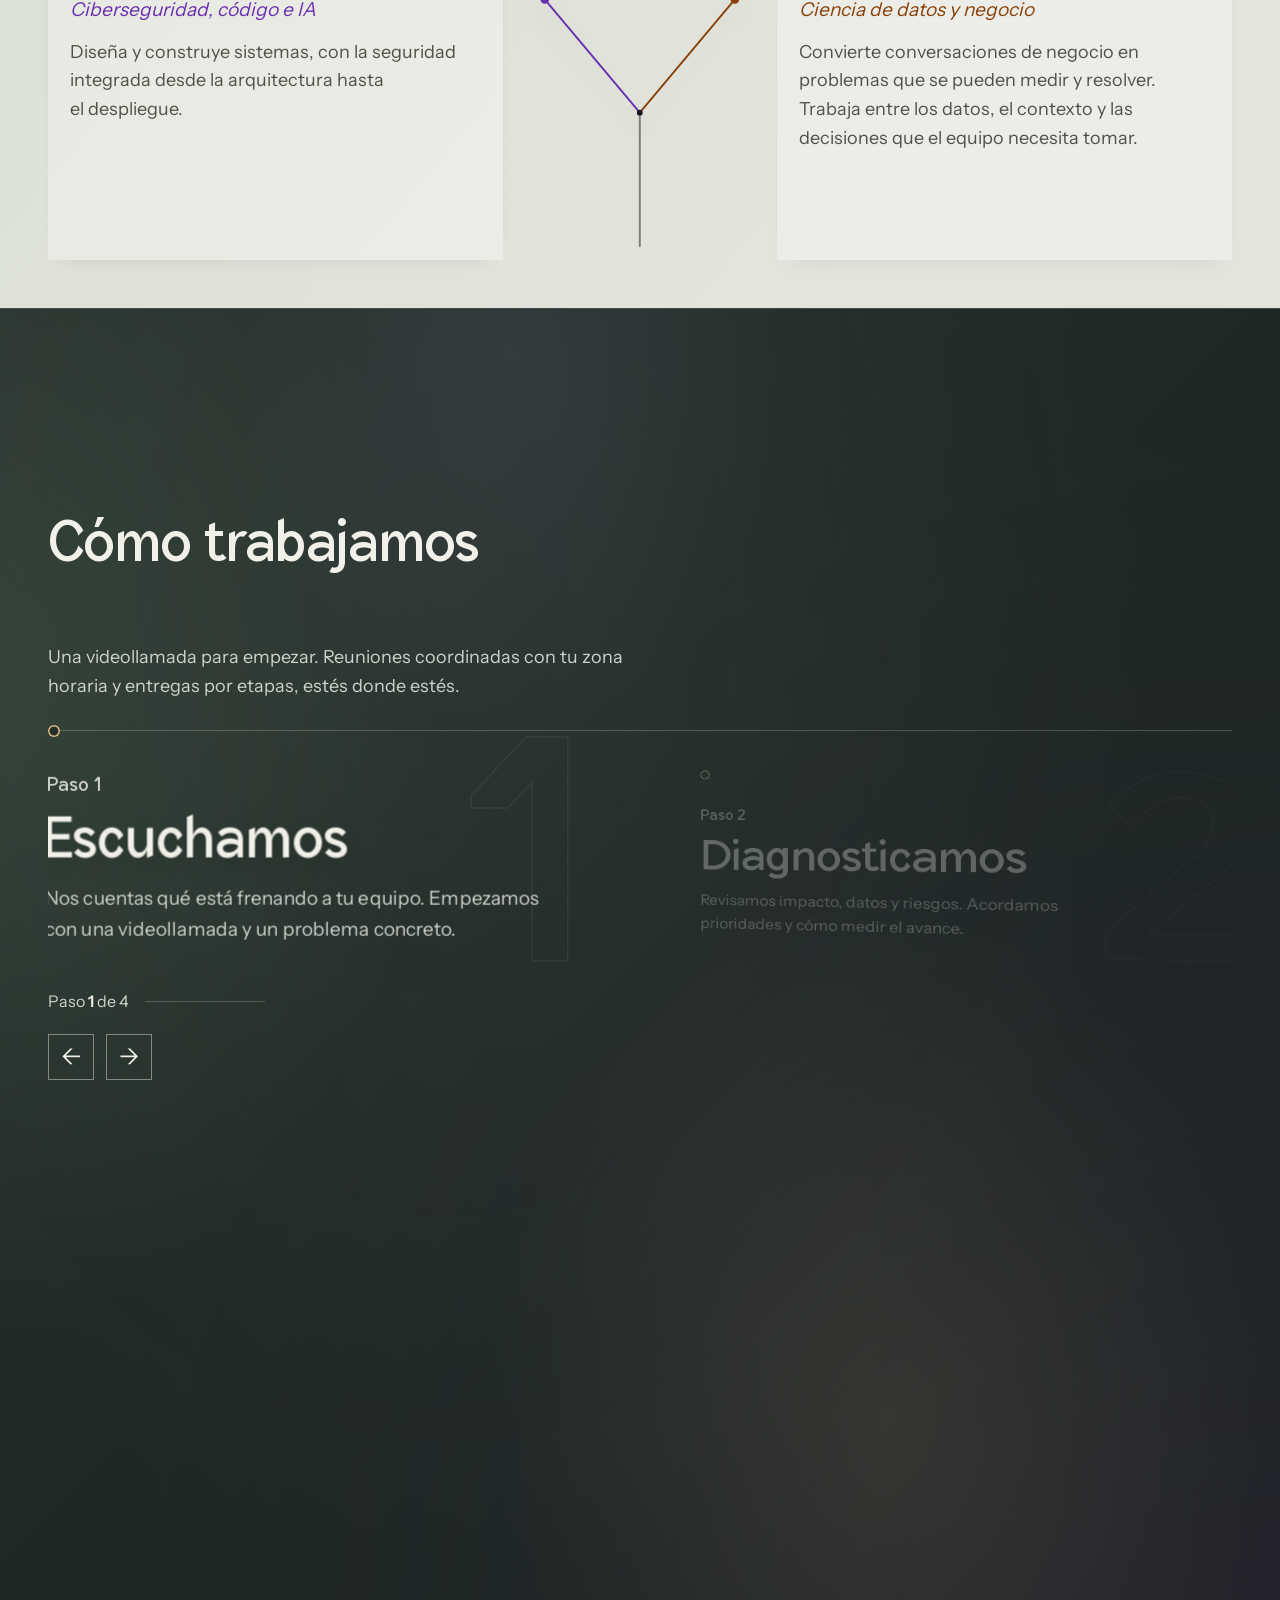
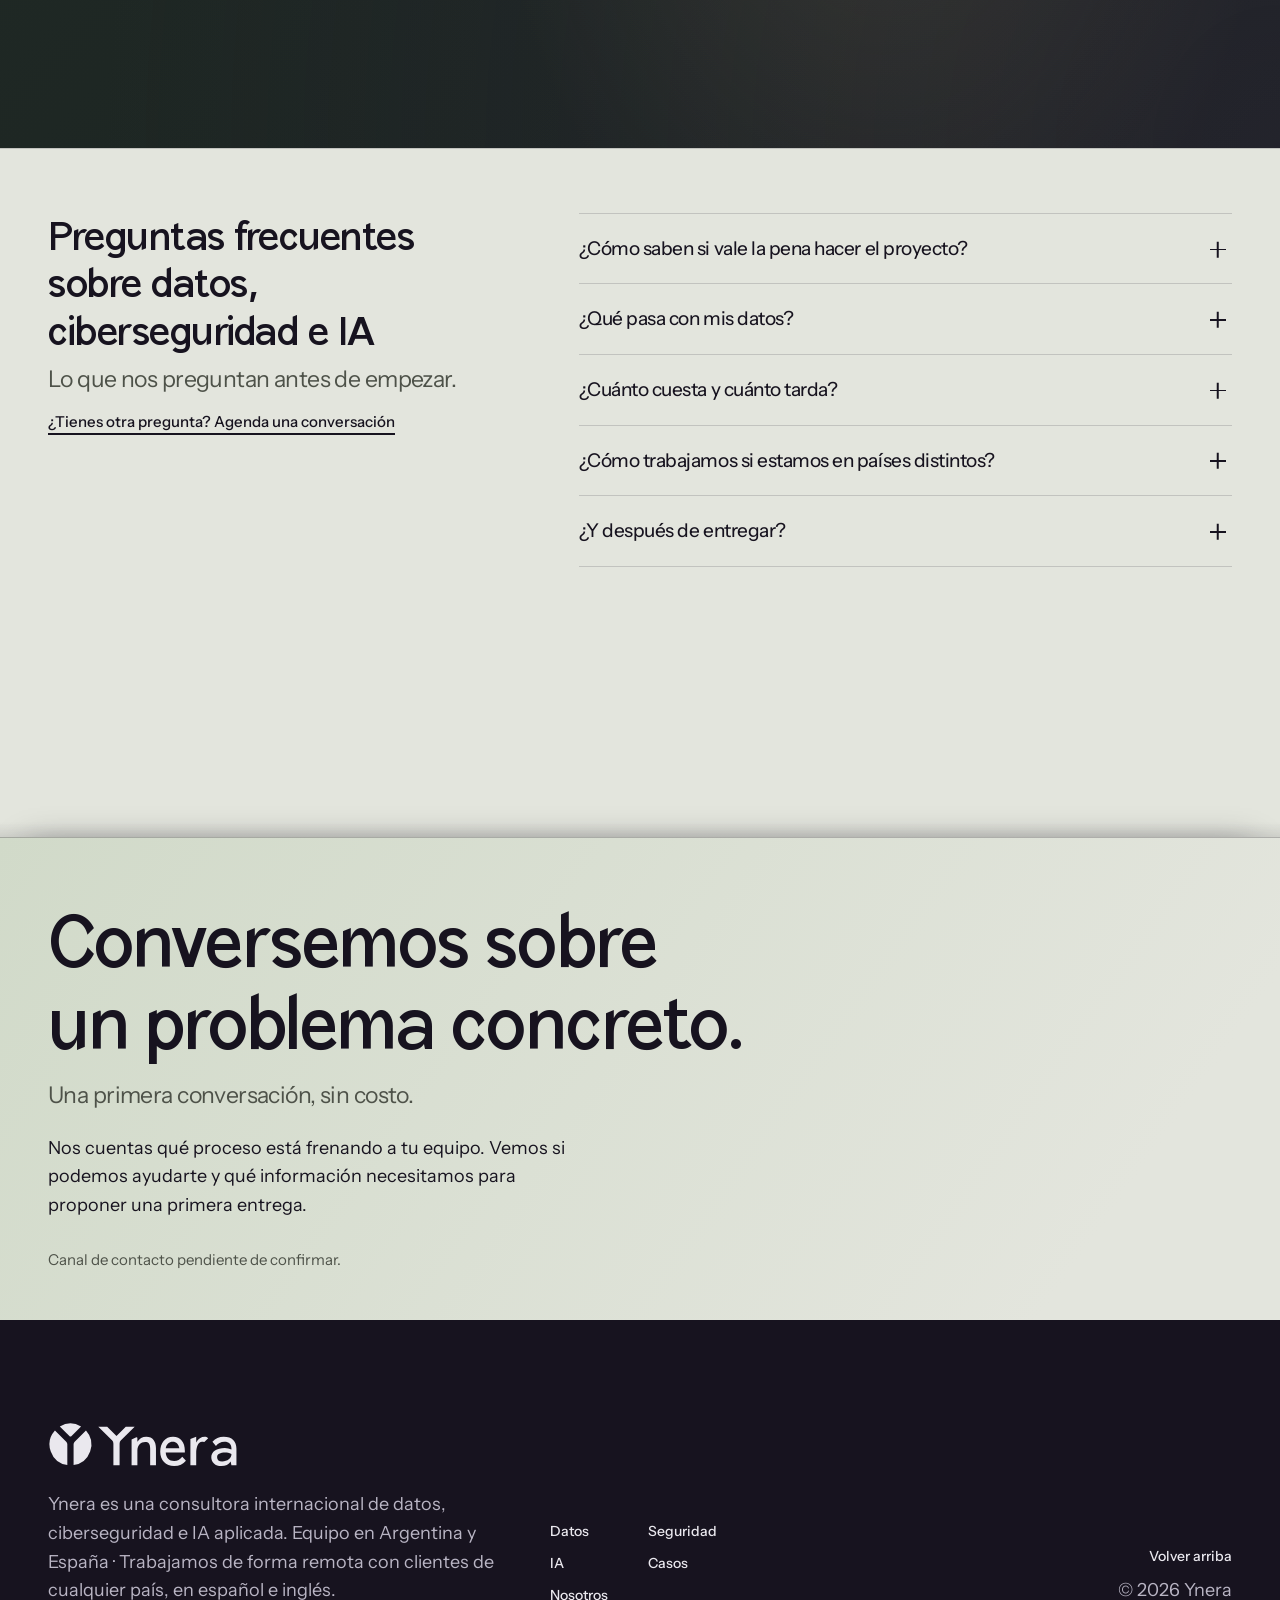
==== commit 5c161174: "Speed up first paint: inline ambience, WOFF2 body font, low-priority tree preload Co-Authored-By: Cl" ====
--- a/index.html
+++ b/index.html
@@ -2,8 +2,50 @@
 <html lang="es">
 <head>
 <meta charset="utf-8">
-<link rel="preload" href="tree.js?v=entry3" as="script">
-<script src="ambience.js?v=3"></script>
+<link rel="preload" href="tree.js?v=entry3" as="script" fetchpriority="low">
+<script id="ambience-inline">/* Local clock only. No geolocation, requests, timers or extra render loop. */
+(() => {
+  const palettes = {
+    night: {top:[.012,.014,.06], mid:[.035,.02,.075], low:[.01,.008,.02], horizon:[.14,.035,.2], haze:[0,.06,.07], stars:1, daylight:0, warmth:0, emission:1, particles:1, ambient:.55, sun:1.1, skyLight:'#7f8cff', groundLight:'#2a1b88', sunLight:'#b8c4ff', fallback:'#2a2040'},
+    day: {top:[.035,.10,.18], mid:[.08,.18,.26], low:[.018,.04,.035], horizon:[.09,.07,.025], haze:[.005,.035,.045], stars:0, daylight:1, warmth:.2, emission:.38, particles:.25, ambient:1.15, sun:1.6, skyLight:'#cadbd6', groundLight:'#435544', sunLight:'#ffe1b3', fallback:'#344d53'},
+    dusk: {top:[.075,.025,.075], mid:[.22,.075,.105], low:[.018,.012,.027], horizon:[.3,.13,.055], haze:[.04,.015,.06], stars:.28, daylight:.3, warmth:1, emission:.7, particles:.6, ambient:.7, sun:1.25, skyLight:'#d7a5b1', groundLight:'#463047', sunLight:'#ffbd80', fallback:'#6d3e4b'}
+  };
+  const smooth = t => {t=Math.max(0,Math.min(1,t));return t*t*(3-2*t);};
+  const colorMix=(a,b,t)=>'#'+[1,3,5].map(i=>{
+    const x=parseInt(a.slice(i,i+2),16),y=parseInt(b.slice(i,i+2),16);
+    return Math.round(x+(y-x)*t).toString(16).padStart(2,'0');
+  }).join('');
+  const mix = (a,b,t) => Object.fromEntries(Object.keys(a).map(k => [k,
+    Array.isArray(a[k]) ? a[k].map((v,i)=>v+(b[k][i]-v)*t) :
+    typeof a[k]==='number' ? a[k]+(b[k]-a[k])*t : colorMix(a[k],b[k],t)
+  ]));
+  function at(hour) {
+    hour=((hour%24)+24)%24;
+    if(hour<6 || hour>=21) return {...palettes.night,phase:'night'};
+    if(hour<8) return {...mix(palettes.night,palettes.day,smooth((hour-6)/2)),phase:'day'};
+    if(hour<17) return {...palettes.day,phase:'day'};
+    if(hour<19) return {...mix(palettes.day,palettes.dusk,smooth((hour-17)/2)),phase:'dusk'};
+    return {...mix(palettes.dusk,palettes.night,smooth((hour-19)/2)),phase:'dusk'};
+  }
+  const date=new Date(), hour=date.getHours()+date.getMinutes()/60;
+  // Allowlisted preview, used by the design review; not a site control.
+  const preview=new URLSearchParams(location.search).get('scene');
+  const config=Object.hasOwn(palettes,preview)?{...palettes[preview],phase:preview}:at(hour);
+  window.YneraAmbience={...config,hour};
+  document.documentElement.dataset.scene=config.phase;
+  document.documentElement.style.setProperty('--scene-fallback',config.fallback);
+  // Keep an explicit scene preview when switching between ES and EN.
+  if (Object.hasOwn(palettes,preview)) {
+    document.addEventListener('DOMContentLoaded', () => {
+      document.querySelectorAll('.language-switch a').forEach(link => {
+        const target = new URL(link.href, location.href);
+        target.searchParams.set('scene', preview);
+        link.href = target.href;
+      });
+    }, {once:true});
+  }
+  // ponytail: sample once per visit; keeps long reading sessions visually stable.
+})();</script>
 <meta name="viewport" content="width=device-width, initial-scale=1, viewport-fit=cover">
 <title data-copy="0">Ynera | Consultora internacional de datos, ciberseguridad e IA</title>
 <meta name="description" content="Consultora internacional de datos, ciberseguridad e IA aplicada. Equipo en Argentina y España, trabajo remoto en español e inglés. Consulta inicial sin costo." data-copy="1">
@@ -19,6 +61,7 @@
 <meta name="twitter:title" content="Ynera | Consultora internacional de datos, ciberseguridad e IA" data-copy="6">
 <meta name="twitter:description" content="Conectamos tus datos, reducimos riesgos y automatizamos tareas con IA y revisión humana. Equipo en Argentina y España." data-copy="7">
 <link rel="preload" href="fonts/ynera-rama.woff2?v=1" as="font" type="font/woff2" crossorigin>
+<link rel="preload" href="fonts/instrument-sans.woff2?v=1" as="font" type="font/woff2" crossorigin>
 <link rel="icon" type="image/svg+xml" href="brand/ynera-favicon.svg?v=d3">
 <!-- Datos estructurados sincronizados con las preguntas frecuentes. -->
 <script type="application/ld+json">{
@@ -498,7 +541,7 @@
   *,*::before,*::after{transition:none!important;animation:none!important}
 }
 </style>
-<link rel="stylesheet" href="typography.css?v=cine-1">
+<link rel="stylesheet" href="typography.css?v=carga-1">
 
 
 </head>
--- a/typography.css
+++ b/typography.css
@@ -1,5 +1,5 @@
 /* Ynera — contraste editorial / precisión funcional */
-@font-face{font-family:"Instrument Sans";src:url("fonts/instrument-sans.ttf") format("truetype");font-weight:400 700;font-display:swap}
+@font-face{font-family:"Instrument Sans";src:url("fonts/instrument-sans.woff2?v=1") format("woff2"),url("fonts/instrument-sans.ttf") format("truetype");font-weight:400 700;font-display:swap}
 @font-face{font-family:"Ynera Bifurca";src:url("fonts/ynera-bifurca.woff2?v=2") format("woff2");font-weight:400;font-display:swap}
 body{font-family:var(--f);line-height:1.6;word-spacing:normal;font-variant-numeric:lining-nums proportional-nums}
 h1,h2{font-family:var(--display);font-weight:400;font-synthesis:none;letter-spacing:-.02em;word-spacing:normal;line-height:1.08}
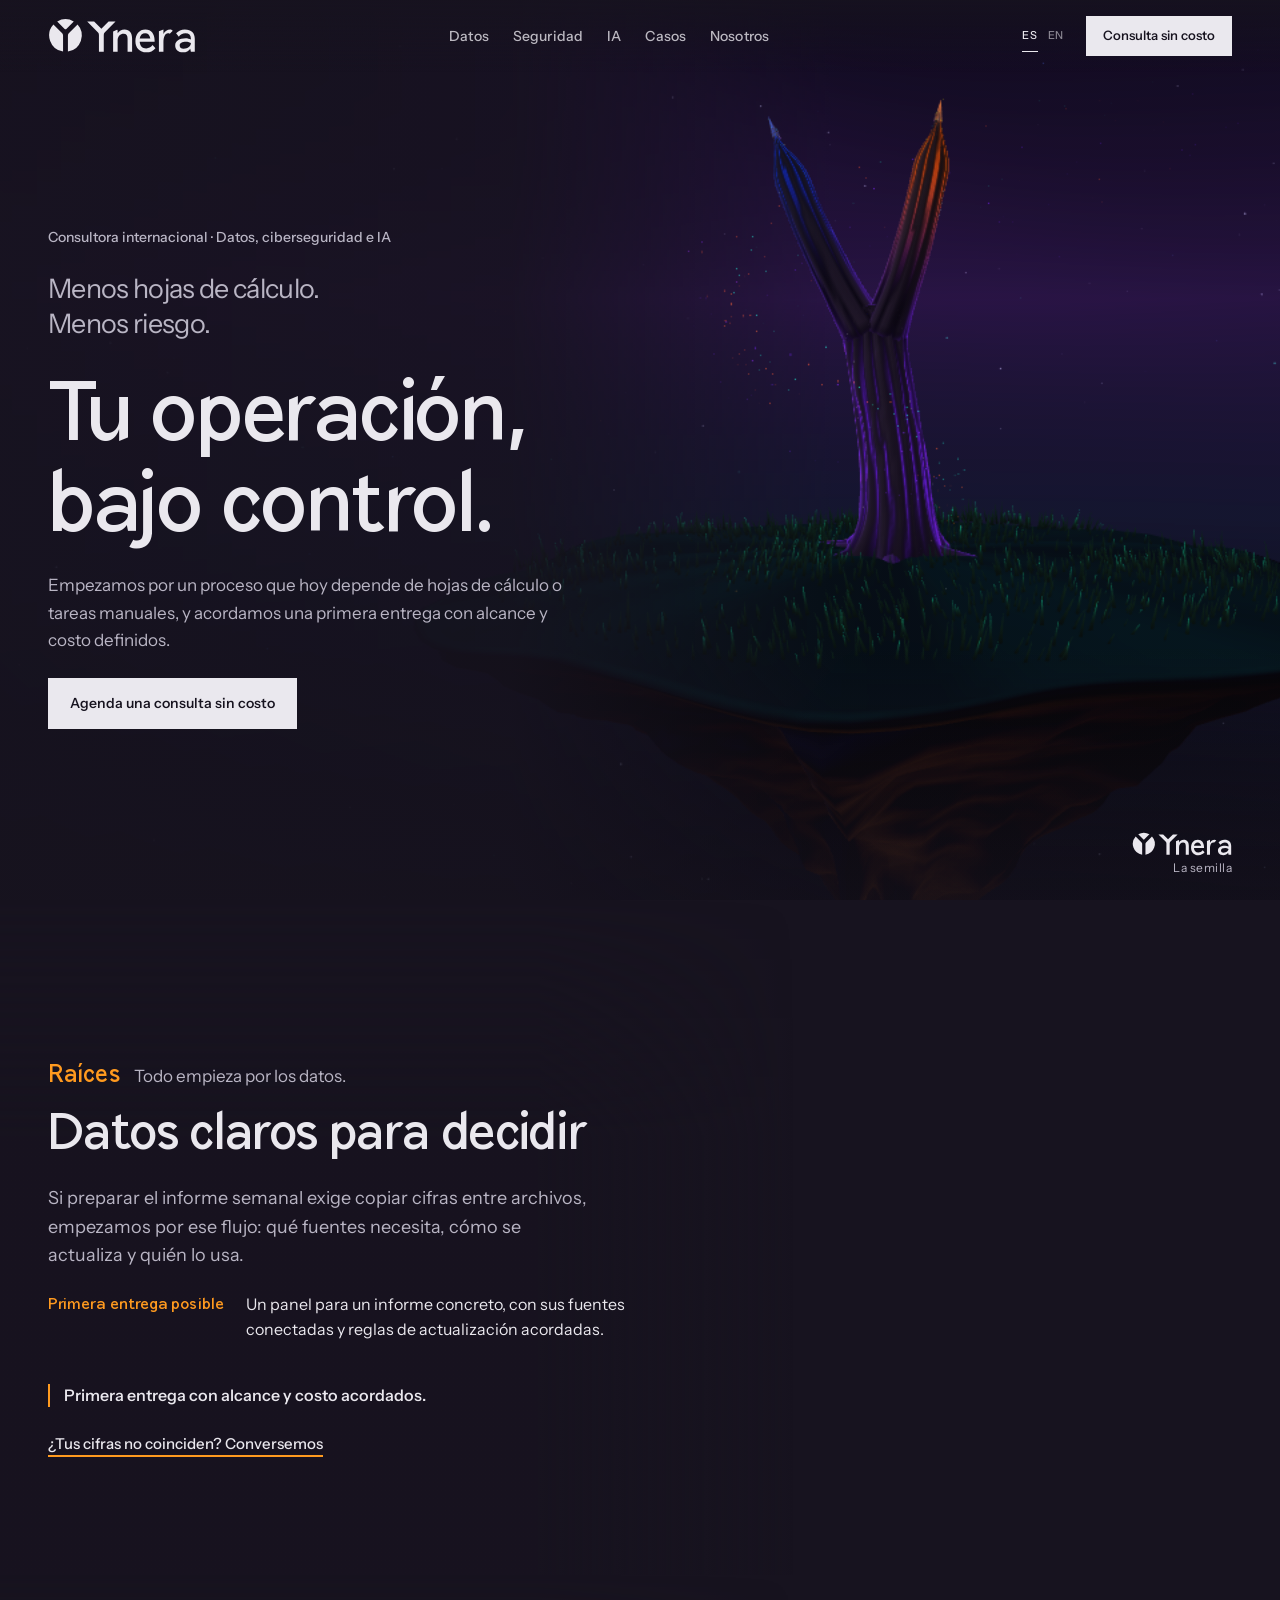
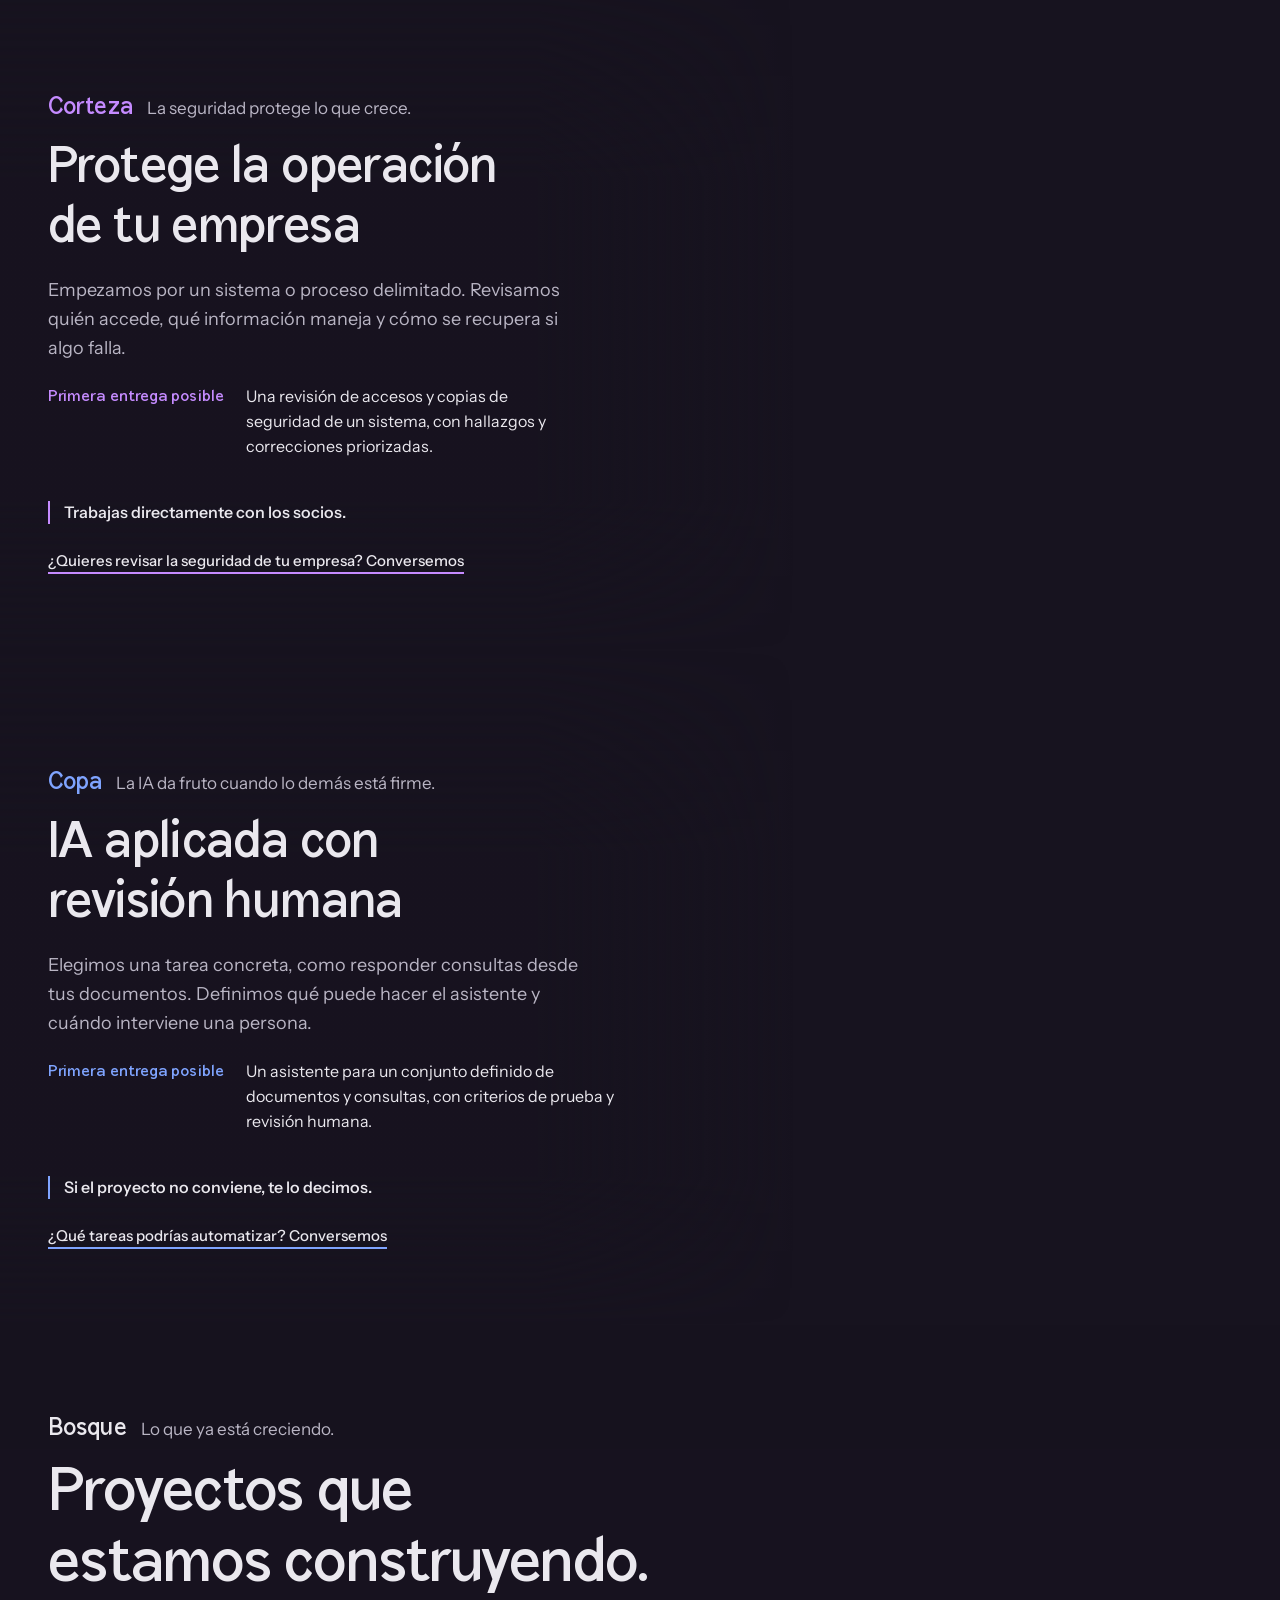
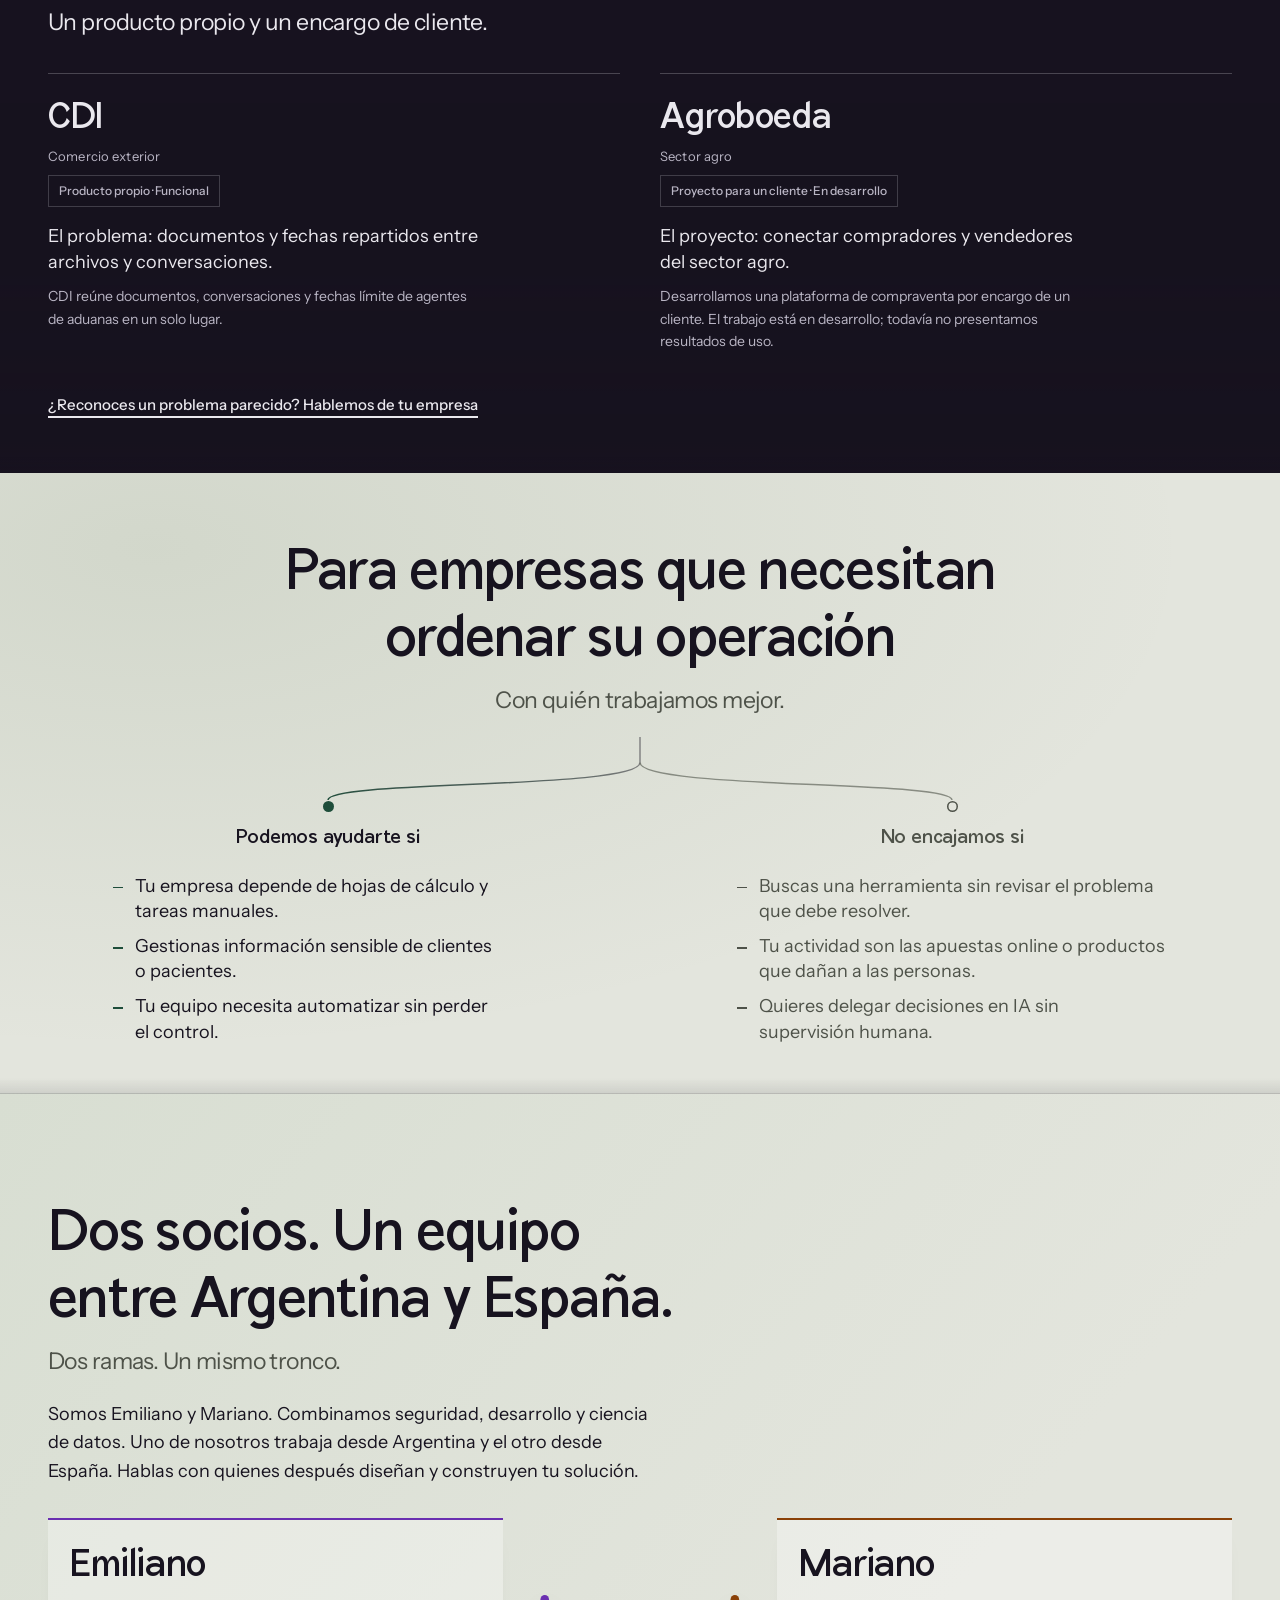
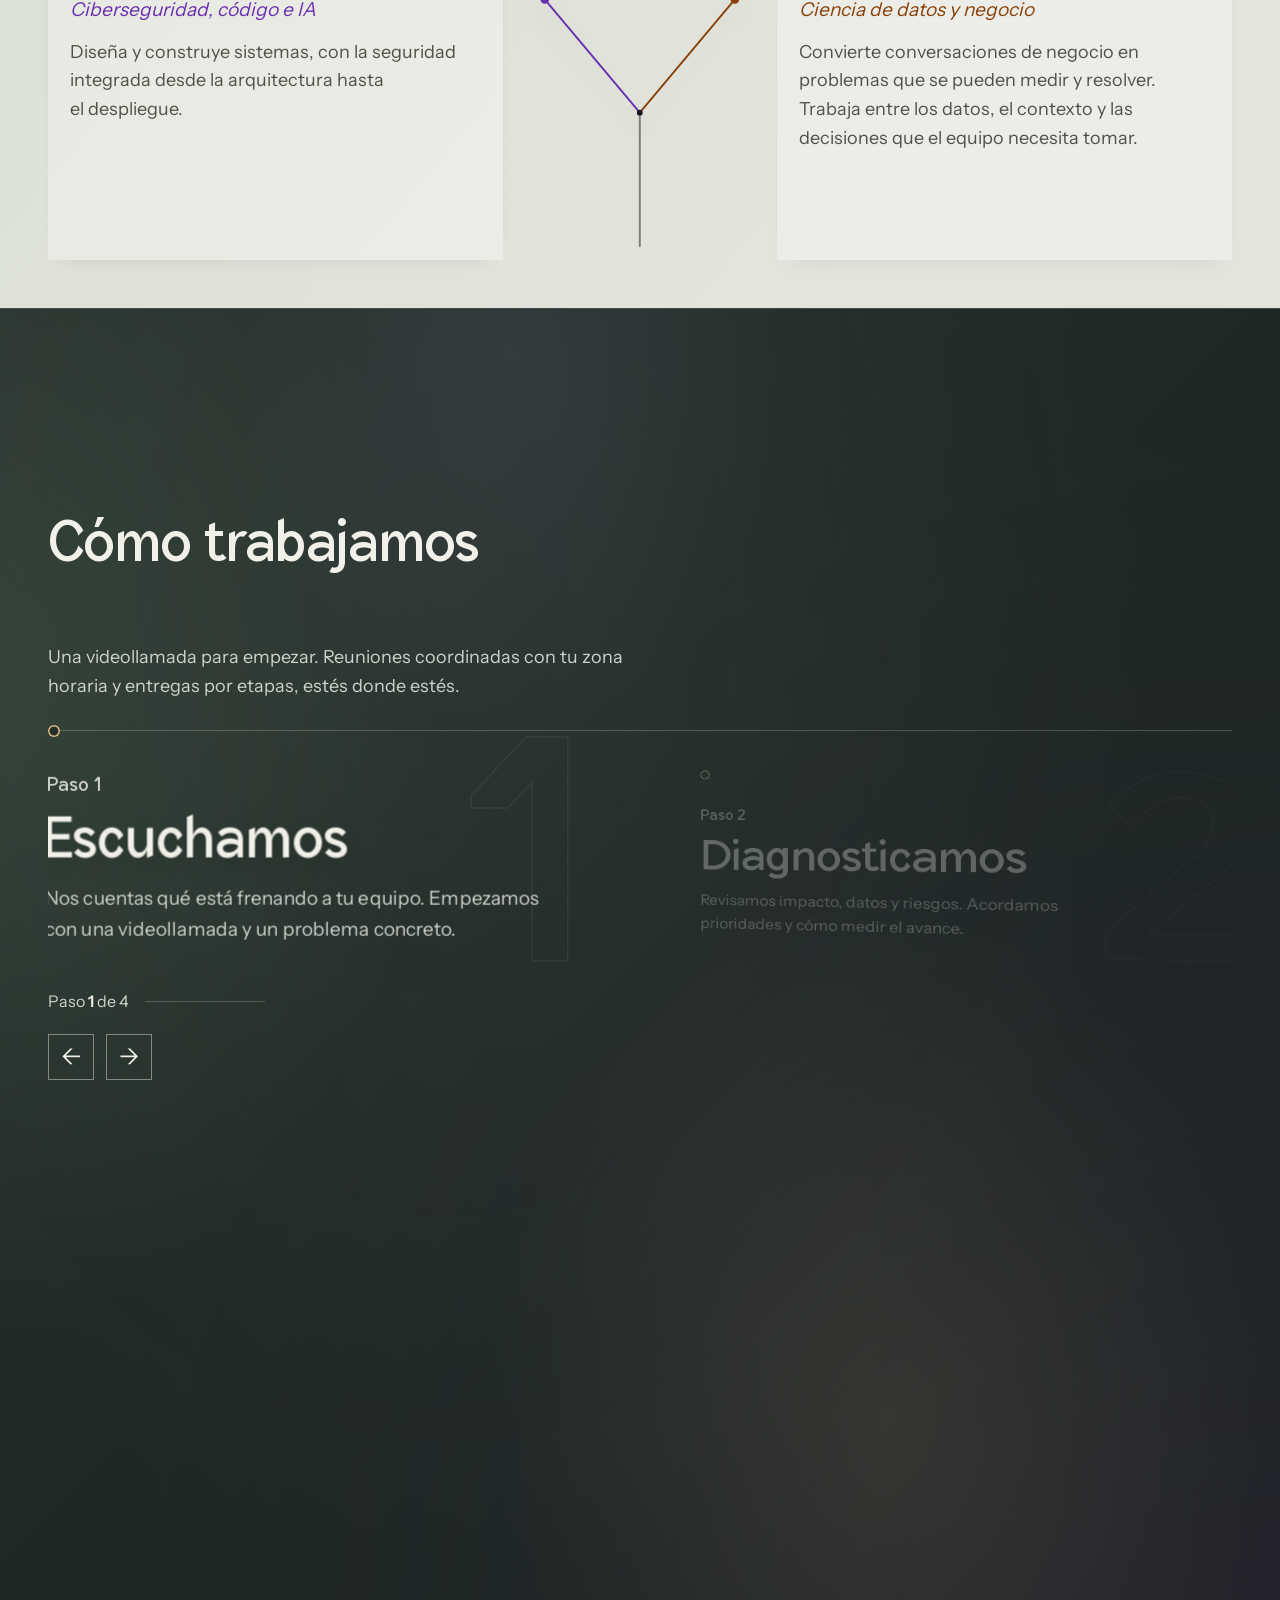
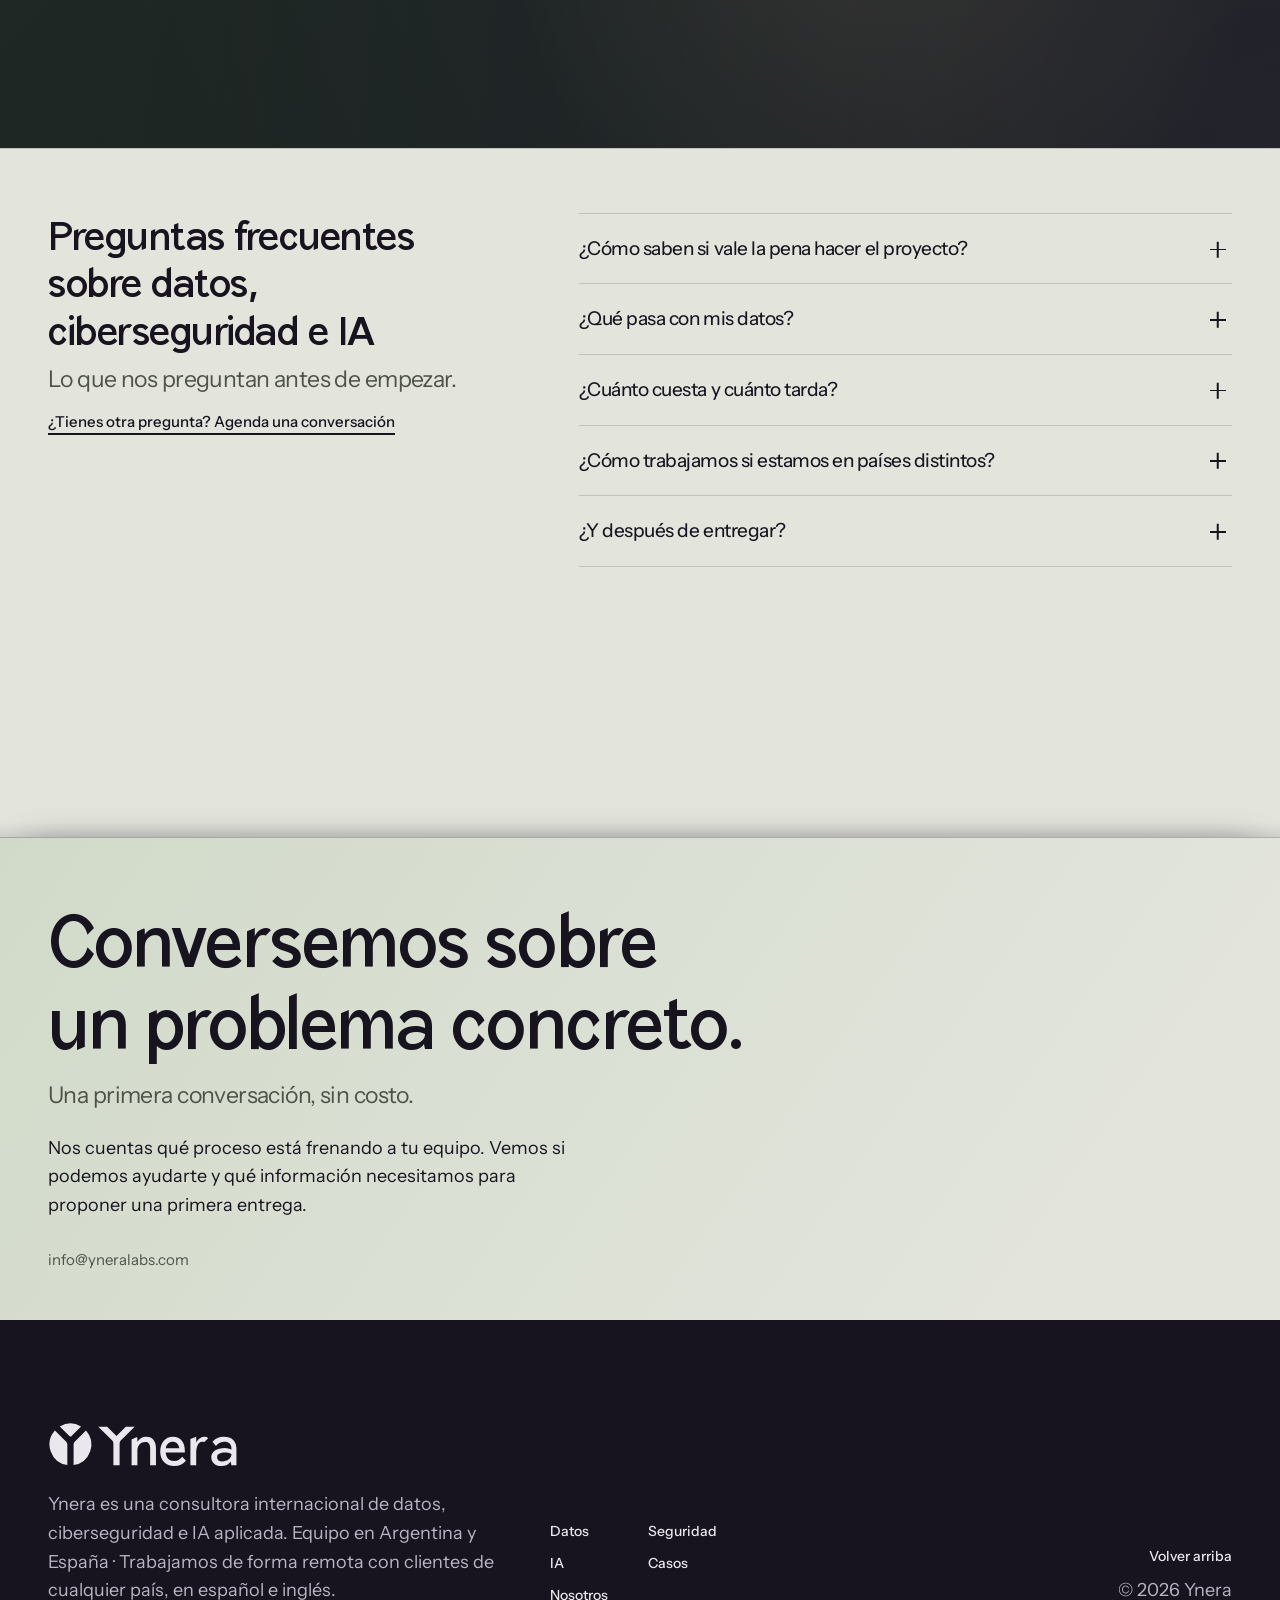
==== commit 3eecfd0d: "Update contact information in index.html" ====
--- a/index.html
+++ b/index.html
@@ -767,7 +767,7 @@
       <p class="lede poem" data-copy="119">Una primera conversación, sin costo.</p>
       <p class="lede" data-copy="120">Nos cuentas qué proceso está frenando a tu equipo. Vemos si podemos ayudarte y qué información necesitamos para proponer una primera entrega.</p>
     </div>
-    <p class="contact-pending" data-copy="121">Canal de contacto pendiente de confirmar.</p>
+    <p class="contact-pending" data-copy="121">info@yneralabs.com</p>
   </div>
 </section>
 
@@ -892,4 +892,4 @@
 </script>
 
 
-</body></html>+</body></html>
